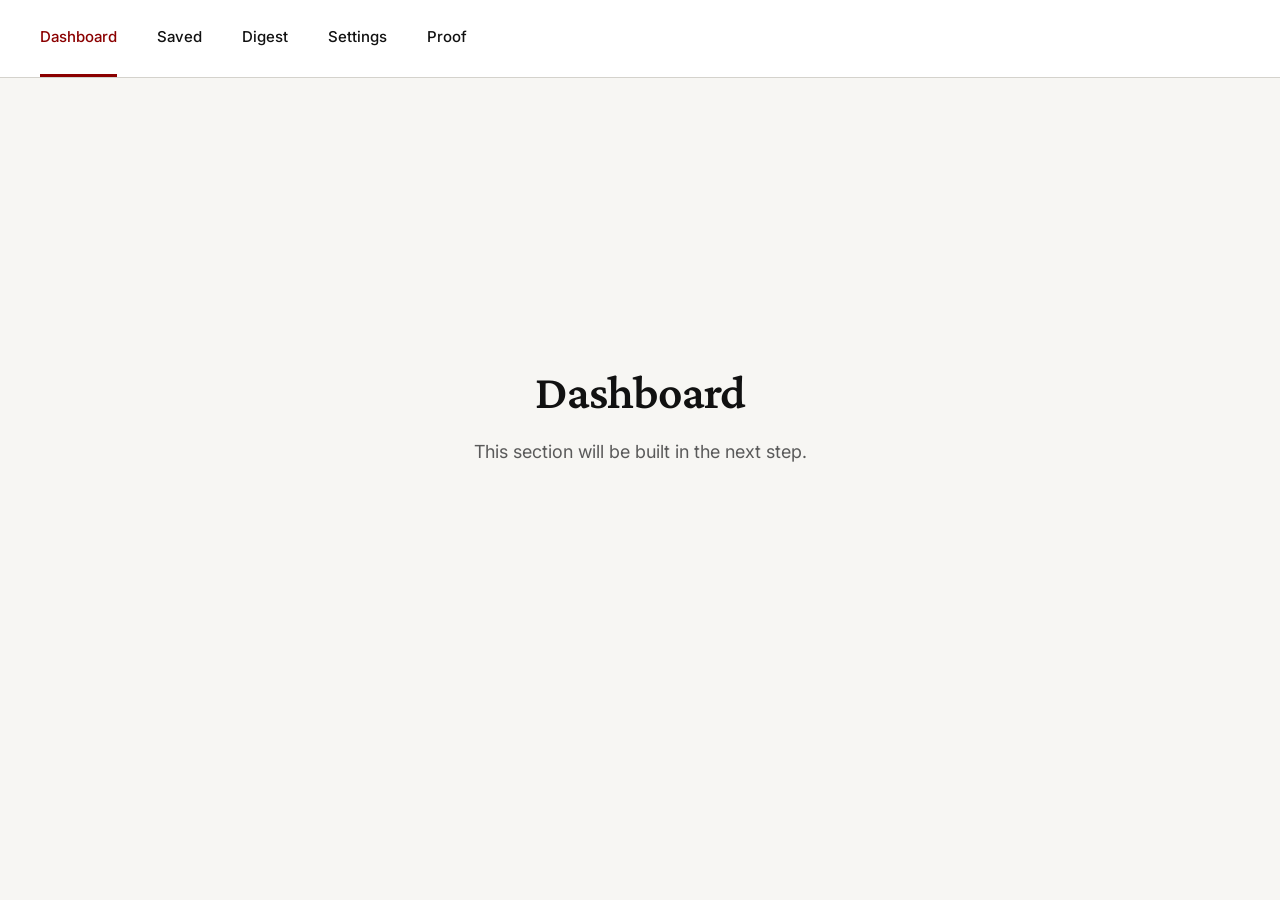
==== dashboard.html @ 2f62ca95 "3" ====
<!DOCTYPE html>
<html lang="en">
<head>
  <meta charset="UTF-8">
  <meta name="viewport" content="width=device-width, initial-scale=1.0">
  <title>Dashboard - Job Notification Tracker</title>
  <link rel="preconnect" href="https://fonts.googleapis.com">
  <link rel="preconnect" href="https://fonts.gstatic.com" crossorigin>
  <link href="https://fonts.googleapis.com/css2?family=Crimson+Pro:wght@400;600&family=Inter:wght@400;500;600&display=swap" rel="stylesheet">
  <link rel="stylesheet" href="design-system.css">
  <link rel="stylesheet" href="navigation.css">
</head>
<body>
  <div class="app-container">
    <nav class="main-nav">
      <div class="main-nav__container">
        <div class="main-nav__links">
          <a href="dashboard.html" class="main-nav__link main-nav__link--active">Dashboard</a>
          <a href="saved.html" class="main-nav__link">Saved</a>
          <a href="digest.html" class="main-nav__link">Digest</a>
          <a href="settings.html" class="main-nav__link">Settings</a>
          <a href="proof.html" class="main-nav__link">Proof</a>
        </div>
        <button class="main-nav__hamburger" aria-label="Toggle menu">
          <span></span>
          <span></span>
          <span></span>
        </button>
      </div>
    </nav>

    <main class="placeholder-page">
      <h1>Dashboard</h1>
      <p class="text-secondary">This section will be built in the next step.</p>
    </main>
  </div>

  <script src="navigation.js"></script>
</body>
</html>
---- design-system.css ----
/* ============================================
   KodNest Premium Build System
   Design System v1.0
   ============================================ */

/* ============================================
   COLOR SYSTEM
   ============================================ */
:root {
  /* Core Colors */
  --color-background: #F7F6F3;
  --color-text-primary: #111111;
  --color-accent: #8B0000;
  --color-success: #2D5016;
  --color-warning: #8B6914;
  
  /* Semantic Colors */
  --color-border: #D4D2CC;
  --color-surface: #FFFFFF;
  --color-text-secondary: #5A5A5A;
  
  /* Spacing Scale */
  --space-xs: 8px;
  --space-sm: 16px;
  --space-md: 24px;
  --space-lg: 40px;
  --space-xl: 64px;
  
  /* Typography */
  --font-serif: 'Crimson Pro', 'Georgia', serif;
  --font-sans: 'Inter', -apple-system, BlinkMacSystemFont, 'Segoe UI', sans-serif;
  
  --text-body-size: 16px;
  --text-body-line-height: 1.7;
  --text-max-width: 720px;
  
  /* Transitions */
  --transition-standard: 150ms ease-in-out;
  
  /* Layout */
  --workspace-width: 70%;
  --panel-width: 30%;
}

/* ============================================
   RESET & BASE
   ============================================ */
* {
  margin: 0;
  padding: 0;
  box-sizing: border-box;
}

body {
  font-family: var(--font-sans);
  font-size: var(--text-body-size);
  line-height: var(--text-body-line-height);
  color: var(--color-text-primary);
  background-color: var(--color-background);
  -webkit-font-smoothing: antialiased;
  -moz-osx-font-smoothing: grayscale;
}

/* ============================================
   TYPOGRAPHY
   ============================================ */
h1, h2, h3, h4 {
  font-family: var(--font-serif);
  font-weight: 600;
  letter-spacing: -0.02em;
  line-height: 1.2;
}

h1 {
  font-size: 48px;
  margin-bottom: var(--space-sm);
}

h2 {
  font-size: 36px;
  margin-bottom: var(--space-sm);
}

h3 {
  font-size: 24px;
  margin-bottom: var(--space-xs);
}

h4 {
  font-size: 20px;
  margin-bottom: var(--space-xs);
}

p {
  max-width: var(--text-max-width);
  margin-bottom: var(--space-md);
}

.text-secondary {
  color: var(--color-text-secondary);
  font-size: 15px;
}

/* ============================================
   LAYOUT STRUCTURE
   ============================================ */
.app-container {
  min-height: 100vh;
  display: flex;
  flex-direction: column;
}

/* TOP BAR */
.top-bar {
  display: flex;
  align-items: center;
  justify-content: space-between;
  padding: var(--space-sm) var(--space-lg);
  background-color: var(--color-surface);
  border-bottom: 1px solid var(--color-border);
}

.top-bar__project {
  font-size: 15px;
  font-weight: 500;
  color: var(--color-text-primary);
}

.top-bar__progress {
  font-size: 14px;
  color: var(--color-text-secondary);
}

.top-bar__status {
  padding: var(--space-xs) var(--space-sm);
  border: 1px solid var(--color-border);
  border-radius: 4px;
  font-size: 13px;
  font-weight: 500;
  background-color: var(--color-surface);
}

.top-bar__status--not-started {
  color: var(--color-text-secondary);
}

.top-bar__status--in-progress {
  color: var(--color-accent);
  border-color: var(--color-accent);
}

.top-bar__status--shipped {
  color: var(--color-success);
  border-color: var(--color-success);
}

/* CONTEXT HEADER */
.context-header {
  padding: var(--space-xl) var(--space-lg) var(--space-lg);
  background-color: var(--color-background);
}

.context-header__title {
  font-size: 48px;
  margin-bottom: var(--space-xs);
}

.context-header__subtitle {
  font-size: 18px;
  color: var(--color-text-secondary);
  max-width: var(--text-max-width);
}

/* MAIN CONTENT AREA */
.main-content {
  flex: 1;
  display: flex;
  gap: var(--space-md);
  padding: var(--space-lg);
}

.primary-workspace {
  flex: 0 0 var(--workspace-width);
}

.secondary-panel {
  flex: 0 0 calc(var(--panel-width) - var(--space-md));
  display: flex;
  flex-direction: column;
  gap: var(--space-md);
}

/* PROOF FOOTER */
.proof-footer {
  padding: var(--space-md) var(--space-lg);
  background-color: var(--color-surface);
  border-top: 1px solid var(--color-border);
}

.proof-footer__title {
  font-family: var(--font-sans);
  font-size: 14px;
  font-weight: 600;
  text-transform: uppercase;
  letter-spacing: 0.05em;
  margin-bottom: var(--space-sm);
  color: var(--color-text-secondary);
}

.proof-checklist {
  display: flex;
  gap: var(--space-lg);
  list-style: none;
}

.proof-checklist__item {
  display: flex;
  align-items: center;
  gap: var(--space-xs);
  font-size: 15px;
}

.proof-checklist__checkbox {
  width: 20px;
  height: 20px;
  border: 2px solid var(--color-border);
  border-radius: 3px;
  cursor: pointer;
  transition: all var(--transition-standard);
}

.proof-checklist__checkbox:hover {
  border-color: var(--color-accent);
}

.proof-checklist__checkbox--checked {
  background-color: var(--color-accent);
  border-color: var(--color-accent);
  position: relative;
}

.proof-checklist__checkbox--checked::after {
  content: '✓';
  position: absolute;
  top: 50%;
  left: 50%;
  transform: translate(-50%, -50%);
  color: white;
  font-size: 14px;
}

/* ============================================
   COMPONENTS
   ============================================ */

/* CARDS */
.card {
  background-color: var(--color-surface);
  border: 1px solid var(--color-border);
  border-radius: 4px;
  padding: var(--space-md);
  margin-bottom: var(--space-md);
}

.card__title {
  font-family: var(--font-serif);
  font-size: 20px;
  margin-bottom: var(--space-sm);
}

.card__content {
  color: var(--color-text-primary);
}

/* BUTTONS */
.btn {
  display: inline-flex;
  align-items: center;
  justify-content: center;
  padding: var(--space-sm) var(--space-md);
  font-family: var(--font-sans);
  font-size: 15px;
  font-weight: 500;
  border-radius: 4px;
  border: 1px solid transparent;
  cursor: pointer;
  transition: all var(--transition-standard);
  text-decoration: none;
}

.btn--primary {
  background-color: var(--color-accent);
  color: white;
  border-color: var(--color-accent);
}

.btn--primary:hover {
  background-color: #6D0000;
  border-color: #6D0000;
}

.btn--secondary {
  background-color: transparent;
  color: var(--color-text-primary);
  border-color: var(--color-border);
}

.btn--secondary:hover {
  border-color: var(--color-text-primary);
}

.btn--small {
  padding: var(--space-xs) var(--space-sm);
  font-size: 14px;
}

.btn--full-width {
  width: 100%;
}

.btn:disabled {
  opacity: 0.5;
  cursor: not-allowed;
}

/* INPUTS */
.input {
  width: 100%;
  padding: var(--space-sm);
  font-family: var(--font-sans);
  font-size: 15px;
  color: var(--color-text-primary);
  background-color: var(--color-surface);
  border: 1px solid var(--color-border);
  border-radius: 4px;
  transition: border-color var(--transition-standard);
}

.input:focus {
  outline: none;
  border-color: var(--color-accent);
}

.input::placeholder {
  color: var(--color-text-secondary);
}

textarea.input {
  min-height: 120px;
  resize: vertical;
  font-family: var(--font-sans);
}

/* PROMPT BOX */
.prompt-box {
  background-color: var(--color-surface);
  border: 1px solid var(--color-border);
  border-radius: 4px;
  padding: var(--space-md);
  margin-bottom: var(--space-sm);
}

.prompt-box__label {
  font-size: 13px;
  font-weight: 600;
  text-transform: uppercase;
  letter-spacing: 0.05em;
  color: var(--color-text-secondary);
  margin-bottom: var(--space-xs);
}

.prompt-box__content {
  font-family: 'Courier New', monospace;
  font-size: 14px;
  line-height: 1.6;
  color: var(--color-text-primary);
  white-space: pre-wrap;
  word-break: break-word;
}

/* ACTION BUTTONS GROUP */
.action-buttons {
  display: flex;
  flex-direction: column;
  gap: var(--space-xs);
}

/* STEP EXPLANATION */
.step-explanation {
  background-color: var(--color-surface);
  border: 1px solid var(--color-border);
  border-radius: 4px;
  padding: var(--space-md);
}

.step-explanation__title {
  font-size: 14px;
  font-weight: 600;
  text-transform: uppercase;
  letter-spacing: 0.05em;
  color: var(--color-text-secondary);
  margin-bottom: var(--space-sm);
}

.step-explanation__text {
  font-size: 15px;
  line-height: 1.6;
  color: var(--color-text-primary);
}

/* ERROR STATE */
.error-message {
  background-color: var(--color-surface);
  border: 1px solid var(--color-accent);
  border-radius: 4px;
  padding: var(--space-md);
  margin-bottom: var(--space-md);
}

.error-message__title {
  font-weight: 600;
  color: var(--color-accent);
  margin-bottom: var(--space-xs);
}

.error-message__description {
  font-size: 15px;
  line-height: 1.6;
  margin-bottom: var(--space-sm);
}

.error-message__solution {
  font-size: 14px;
  color: var(--color-text-secondary);
}

/* EMPTY STATE */
.empty-state {
  text-align: center;
  padding: var(--space-xl);
}

.empty-state__title {
  font-family: var(--font-serif);
  font-size: 24px;
  margin-bottom: var(--space-sm);
}

.empty-state__description {
  font-size: 15px;
  color: var(--color-text-secondary);
  margin-bottom: var(--space-md);
  max-width: 480px;
  margin-left: auto;
  margin-right: auto;
}

.empty-state__action {
  margin-top: var(--space-md);
}

/* SUCCESS MESSAGE */
.success-message {
  background-color: var(--color-surface);
  border: 1px solid var(--color-success);
  border-radius: 4px;
  padding: var(--space-md);
  margin-bottom: var(--space-md);
}

.success-message__title {
  font-weight: 600;
  color: var(--color-success);
  margin-bottom: var(--space-xs);
}

/* WARNING MESSAGE */
.warning-message {
  background-color: var(--color-surface);
  border: 1px solid var(--color-warning);
  border-radius: 4px;
  padding: var(--space-md);
  margin-bottom: var(--space-md);
}

.warning-message__title {
  font-weight: 600;
  color: var(--color-warning);
  margin-bottom: var(--space-xs);
}

/* ============================================
   UTILITIES
   ============================================ */
.mb-xs { margin-bottom: var(--space-xs); }
.mb-sm { margin-bottom: var(--space-sm); }
.mb-md { margin-bottom: var(--space-md); }
.mb-lg { margin-bottom: var(--space-lg); }
.mb-xl { margin-bottom: var(--space-xl); }

.mt-xs { margin-top: var(--space-xs); }
.mt-sm { margin-top: var(--space-sm); }
.mt-md { margin-top: var(--space-md); }
.mt-lg { margin-top: var(--space-lg); }
.mt-xl { margin-top: var(--space-xl); }

.text-center { text-align: center; }
.text-right { text-align: right; }

/* COLOR PALETTE */
.color-palette {
  padding: var(--space-md) var(--space-lg);
  background-color: var(--color-surface);
  border-top: 1px solid var(--color-border);
}

.color-palette__header {
  display: flex;
  align-items: center;
  justify-content: space-between;
  margin-bottom: var(--space-md);
}

.color-palette__title {
  font-family: var(--font-sans);
  font-size: 14px;
  font-weight: 600;
  text-transform: uppercase;
  letter-spacing: 0.05em;
  color: var(--color-text-secondary);
}

.color-palette__count {
  font-size: 13px;
  color: var(--color-text-secondary);
}

.color-palette__grid {
  display: flex;
  gap: var(--space-lg);
}

.color-swatch {
  display: flex;
  flex-direction: column;
  align-items: center;
  gap: var(--space-sm);
}

.color-swatch__box {
  width: 120px;
  height: 120px;
  border-radius: 4px;
}

.color-swatch__name {
  font-size: 14px;
  font-weight: 500;
  color: var(--color-text-primary);
}
---- navigation.css ----
/* Navigation Styles */
.main-nav {
  background-color: var(--color-surface);
  border-bottom: 1px solid var(--color-border);
  padding: 0 var(--space-lg);
}

.main-nav__container {
  display: flex;
  align-items: center;
  justify-content: space-between;
  max-width: 1400px;
  margin: 0 auto;
}

.main-nav__links {
  display: flex;
  gap: var(--space-lg);
}

.main-nav__link {
  font-family: var(--font-sans);
  font-size: 15px;
  font-weight: 500;
  color: var(--color-text-primary);
  text-decoration: none;
  padding: var(--space-md) 0;
  border-bottom: 3px solid transparent;
  transition: all var(--transition-standard);
}

.main-nav__link:hover {
  color: var(--color-accent);
}

.main-nav__link--active {
  color: var(--color-accent);
  border-bottom-color: var(--color-accent);
}

.main-nav__hamburger {
  display: none;
  flex-direction: column;
  gap: 5px;
  background: none;
  border: none;
  cursor: pointer;
  padding: var(--space-xs);
}

.main-nav__hamburger span {
  width: 24px;
  height: 2px;
  background-color: var(--color-text-primary);
  transition: all var(--transition-standard);
}

/* Placeholder Page */
.placeholder-page {
  display: flex;
  flex-direction: column;
  align-items: center;
  justify-content: center;
  min-height: calc(100vh - 200px);
  padding: var(--space-xl);
  text-align: center;
}

.placeholder-page h1 {
  font-family: var(--font-serif);
  font-size: 48px;
  margin-bottom: var(--space-sm);
}

.placeholder-page .text-secondary {
  font-size: 18px;
}

/* Mobile Responsive */
@media (max-width: 768px) {
  .main-nav__links {
    display: none;
    position: absolute;
    top: 100%;
    left: 0;
    right: 0;
    background-color: var(--color-surface);
    border-bottom: 1px solid var(--color-border);
    flex-direction: column;
    gap: 0;
    padding: var(--space-sm) 0;
  }

  .main-nav__links.is-open {
    display: flex;
  }

  .main-nav__link {
    padding: var(--space-sm) var(--space-lg);
    border-bottom: none;
    border-left: 3px solid transparent;
  }

  .main-nav__link--active {
    border-bottom: none;
    border-left-color: var(--color-accent);
  }

  .main-nav__hamburger {
    display: flex;
  }

  .main-nav {
    position: relative;
  }

  .placeholder-page h1 {
    font-size: 36px;
  }

  .placeholder-page .text-secondary {
    font-size: 16px;
  }
}
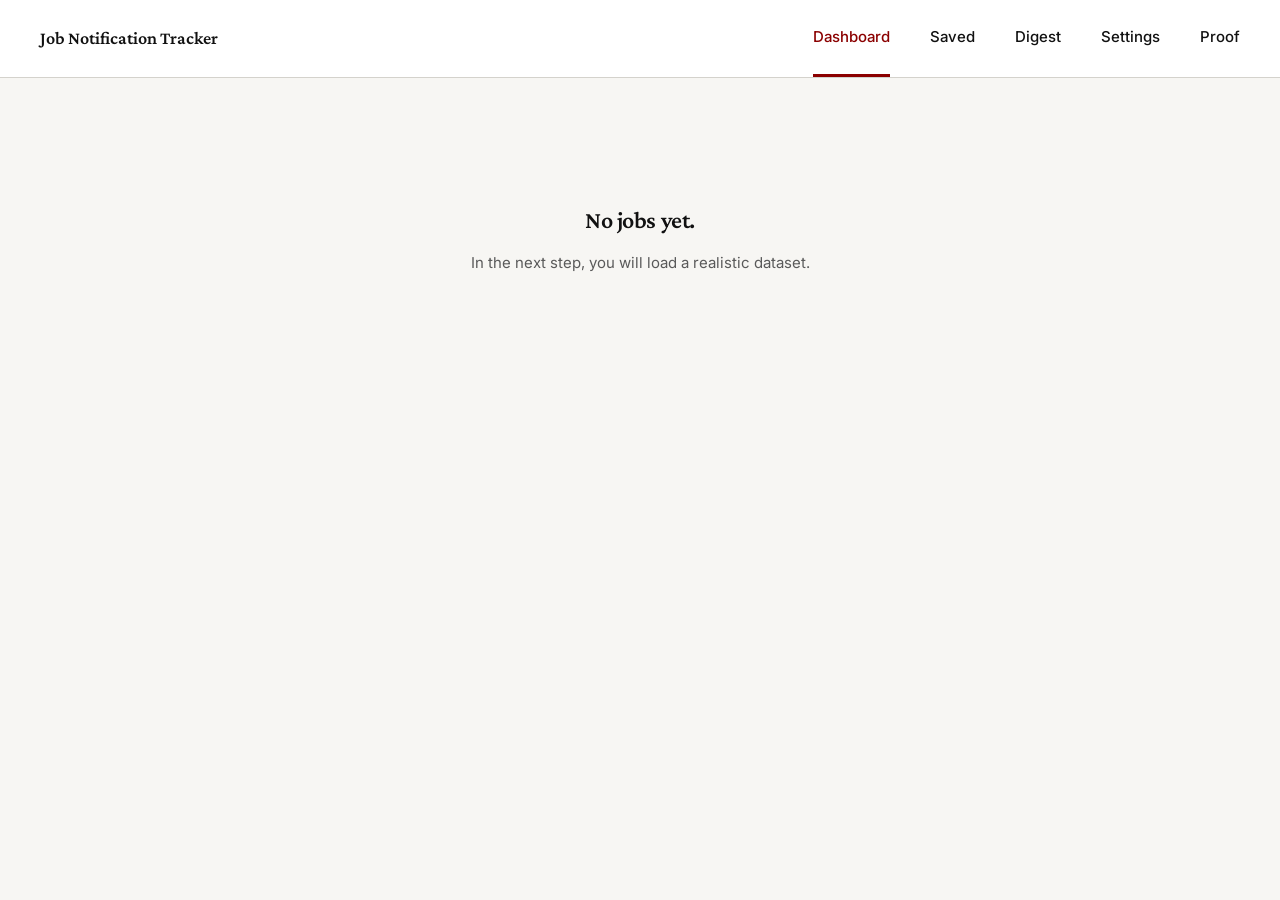
==== commit 7b03bb2a: "4" ====
--- a/dashboard.html
+++ b/dashboard.html
@@ -14,6 +14,7 @@
   <div class="app-container">
     <nav class="main-nav">
       <div class="main-nav__container">
+        <div class="main-nav__brand">Job Notification Tracker</div>
         <div class="main-nav__links">
           <a href="dashboard.html" class="main-nav__link main-nav__link--active">Dashboard</a>
           <a href="saved.html" class="main-nav__link">Saved</a>
@@ -29,9 +30,11 @@
       </div>
     </nav>
 
-    <main class="placeholder-page">
-      <h1>Dashboard</h1>
-      <p class="text-secondary">This section will be built in the next step.</p>
+    <main class="page-content">
+      <div class="empty-state">
+        <h1 class="empty-state__title">No jobs yet.</h1>
+        <p class="empty-state__description">In the next step, you will load a realistic dataset.</p>
+      </div>
     </main>
   </div>
 
--- a/navigation.css
+++ b/navigation.css
@@ -122,3 +122,105 @@
     font-size: 16px;
   }
 }
+
+/* Brand */
+.main-nav__brand {
+  font-family: var(--font-serif);
+  font-size: 18px;
+  font-weight: 600;
+  color: var(--color-text-primary);
+}
+
+/* Landing Hero */
+.landing-hero {
+  display: flex;
+  flex-direction: column;
+  align-items: center;
+  justify-content: center;
+  min-height: calc(100vh - 80px);
+  padding: var(--space-xl);
+  text-align: center;
+}
+
+.landing-hero__headline {
+  font-family: var(--font-serif);
+  font-size: 64px;
+  font-weight: 600;
+  line-height: 1.1;
+  margin-bottom: var(--space-md);
+  max-width: 800px;
+}
+
+.landing-hero__subtext {
+  font-size: 20px;
+  color: var(--color-text-secondary);
+  margin-bottom: var(--space-xl);
+  max-width: 600px;
+}
+
+.btn--large {
+  padding: var(--space-md) var(--space-lg);
+  font-size: 18px;
+}
+
+/* Page Content */
+.page-content {
+  padding: var(--space-xl) var(--space-lg);
+  max-width: 1200px;
+  margin: 0 auto;
+}
+
+/* Settings Container */
+.settings-container {
+  max-width: 720px;
+  margin: 0 auto;
+}
+
+.settings-container h1 {
+  margin-bottom: var(--space-xs);
+}
+
+/* Radio Group */
+.radio-group {
+  display: flex;
+  gap: var(--space-md);
+  flex-wrap: wrap;
+}
+
+.radio-option {
+  display: flex;
+  align-items: center;
+  gap: var(--space-xs);
+  cursor: pointer;
+  font-size: 15px;
+}
+
+.radio-option input[type="radio"] {
+  width: 18px;
+  height: 18px;
+  cursor: pointer;
+}
+
+/* Select */
+select.input {
+  cursor: pointer;
+}
+
+/* Mobile Responsive */
+@media (max-width: 768px) {
+  .landing-hero__headline {
+    font-size: 40px;
+  }
+
+  .landing-hero__subtext {
+    font-size: 18px;
+  }
+
+  .main-nav__brand {
+    font-size: 16px;
+  }
+
+  .page-content {
+    padding: var(--space-md);
+  }
+}
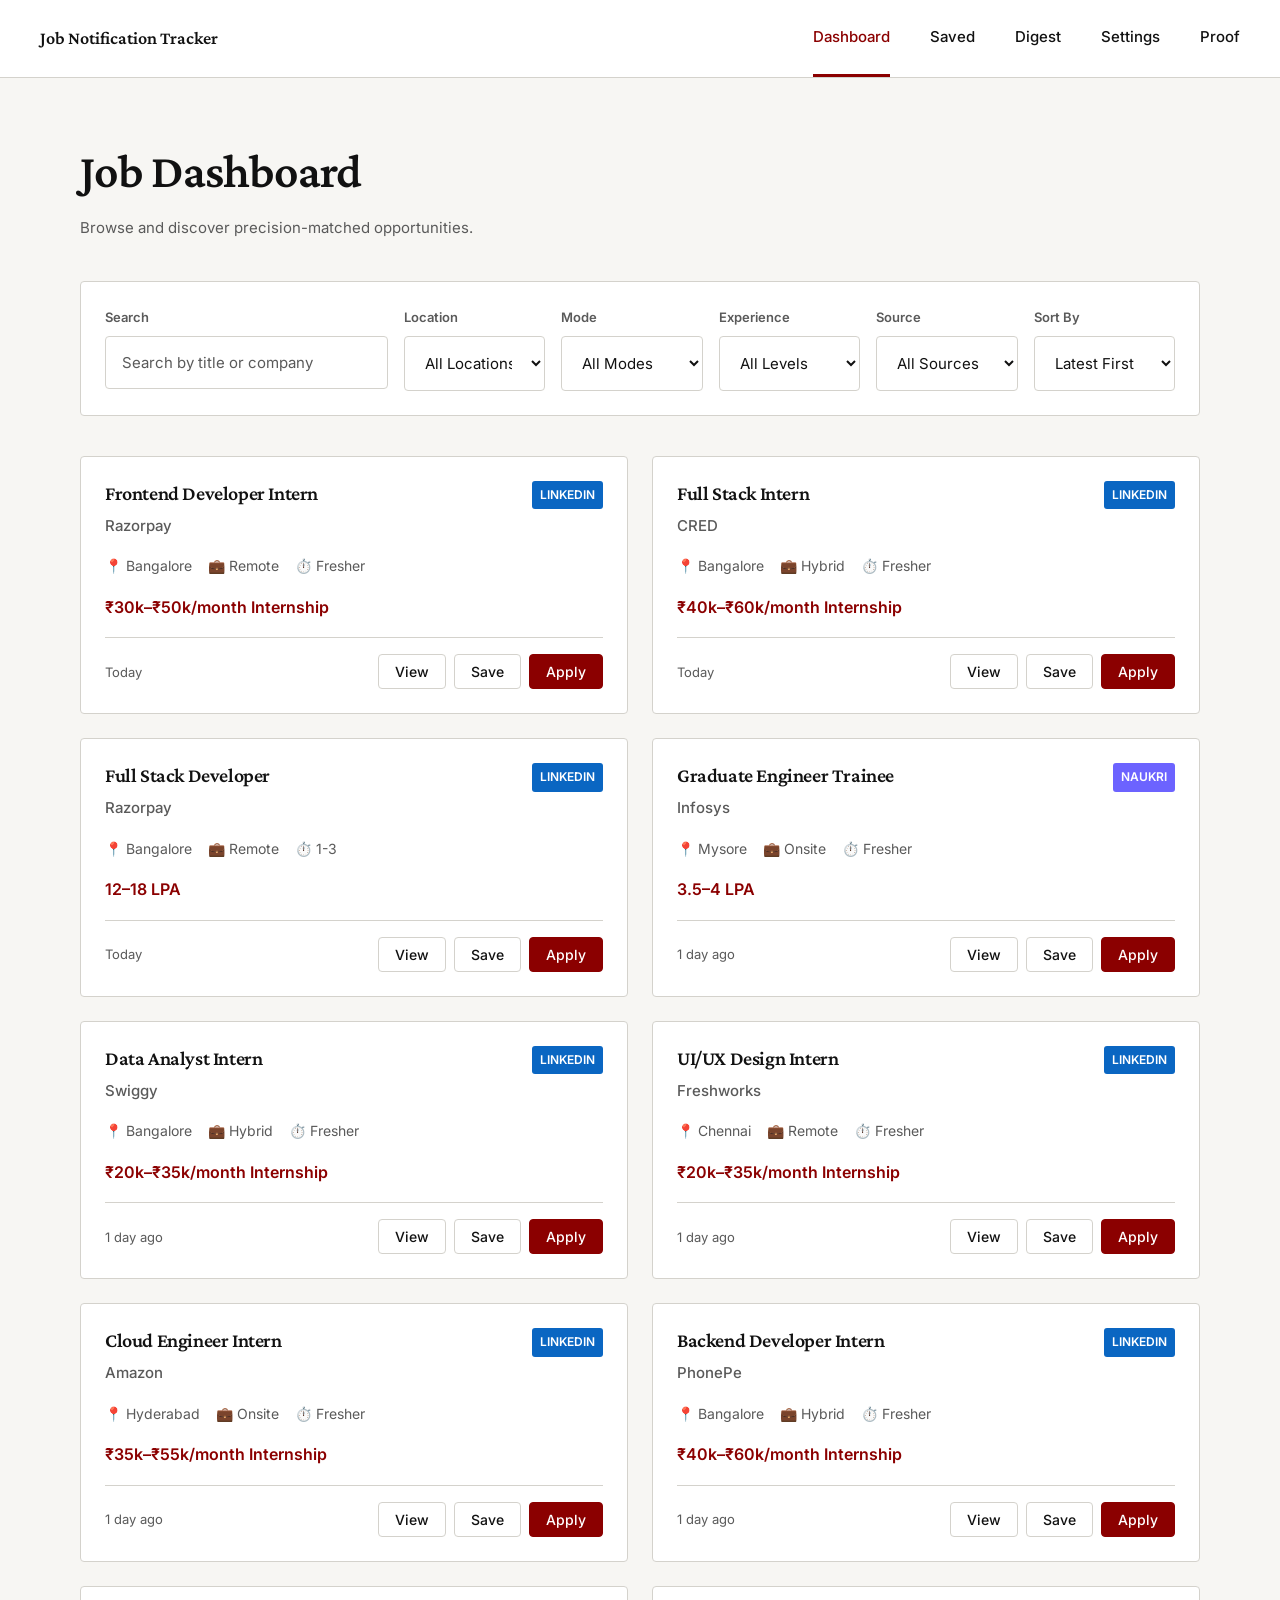
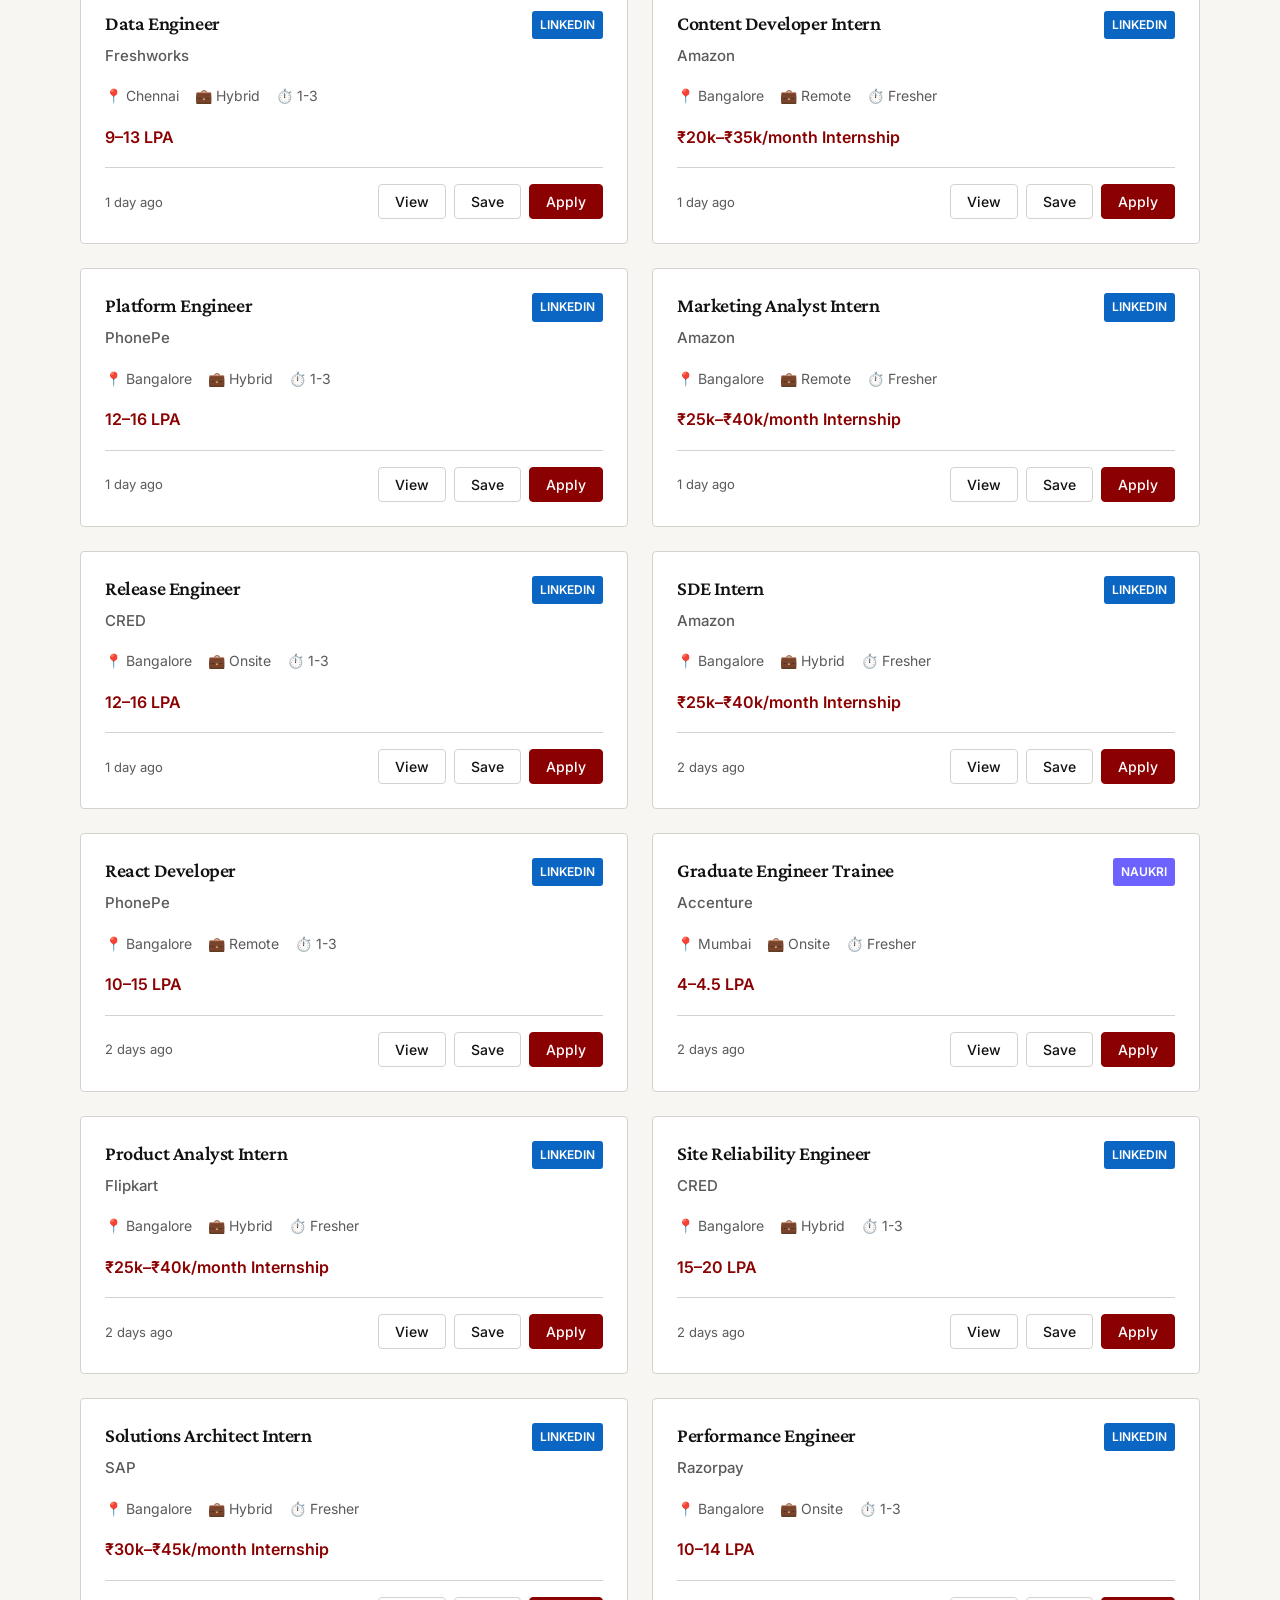
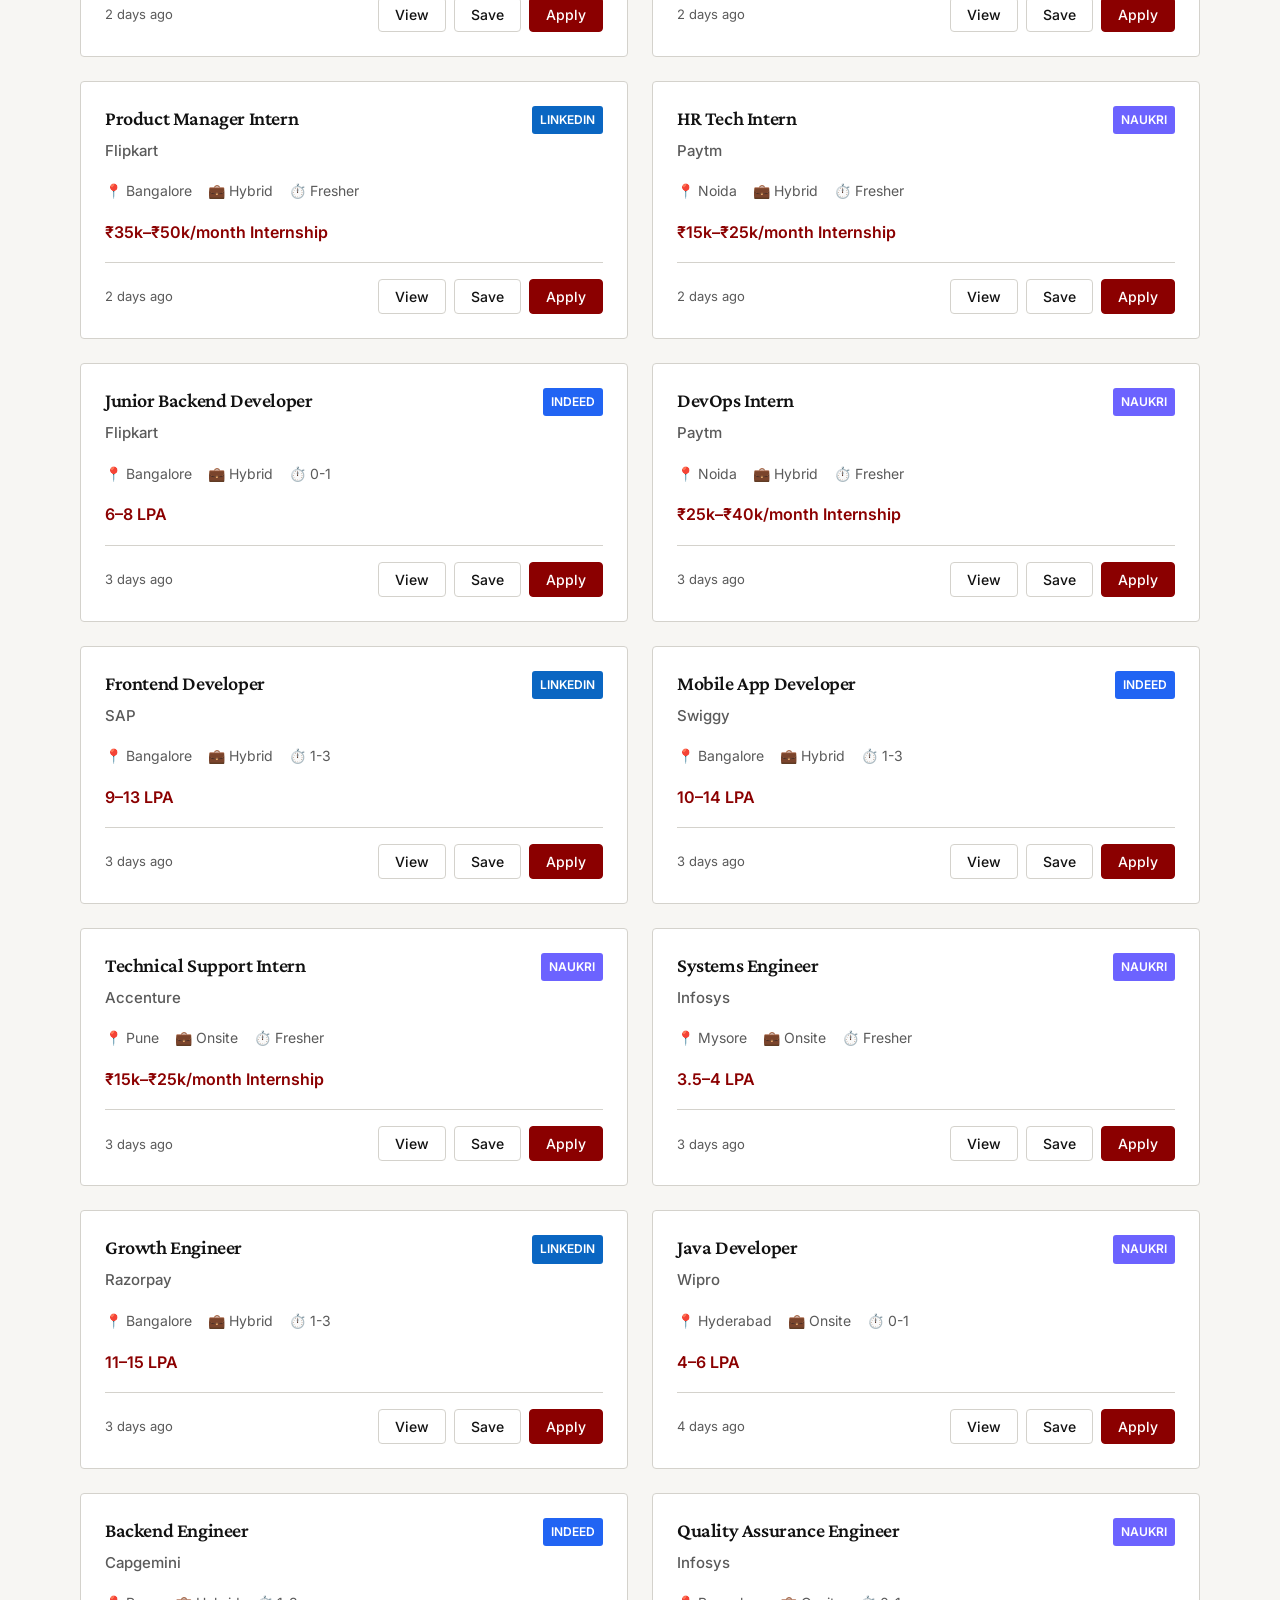
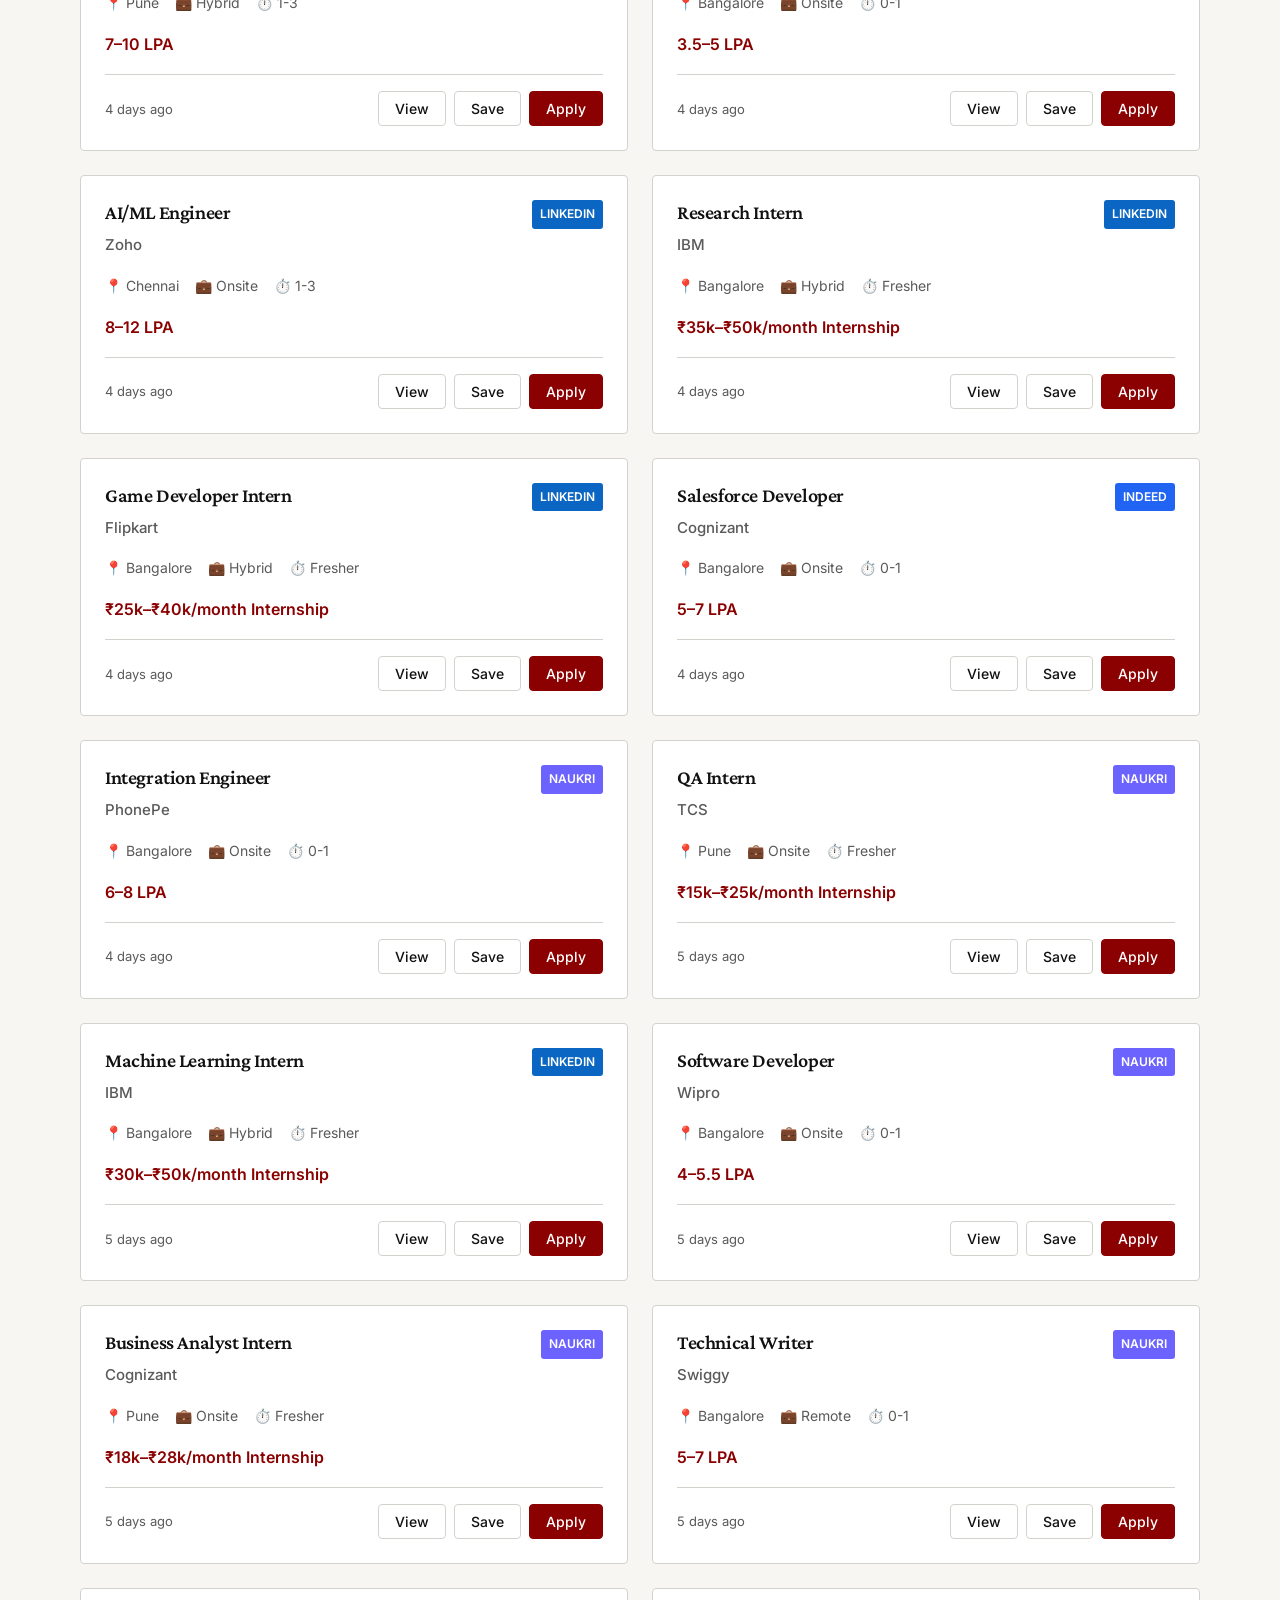
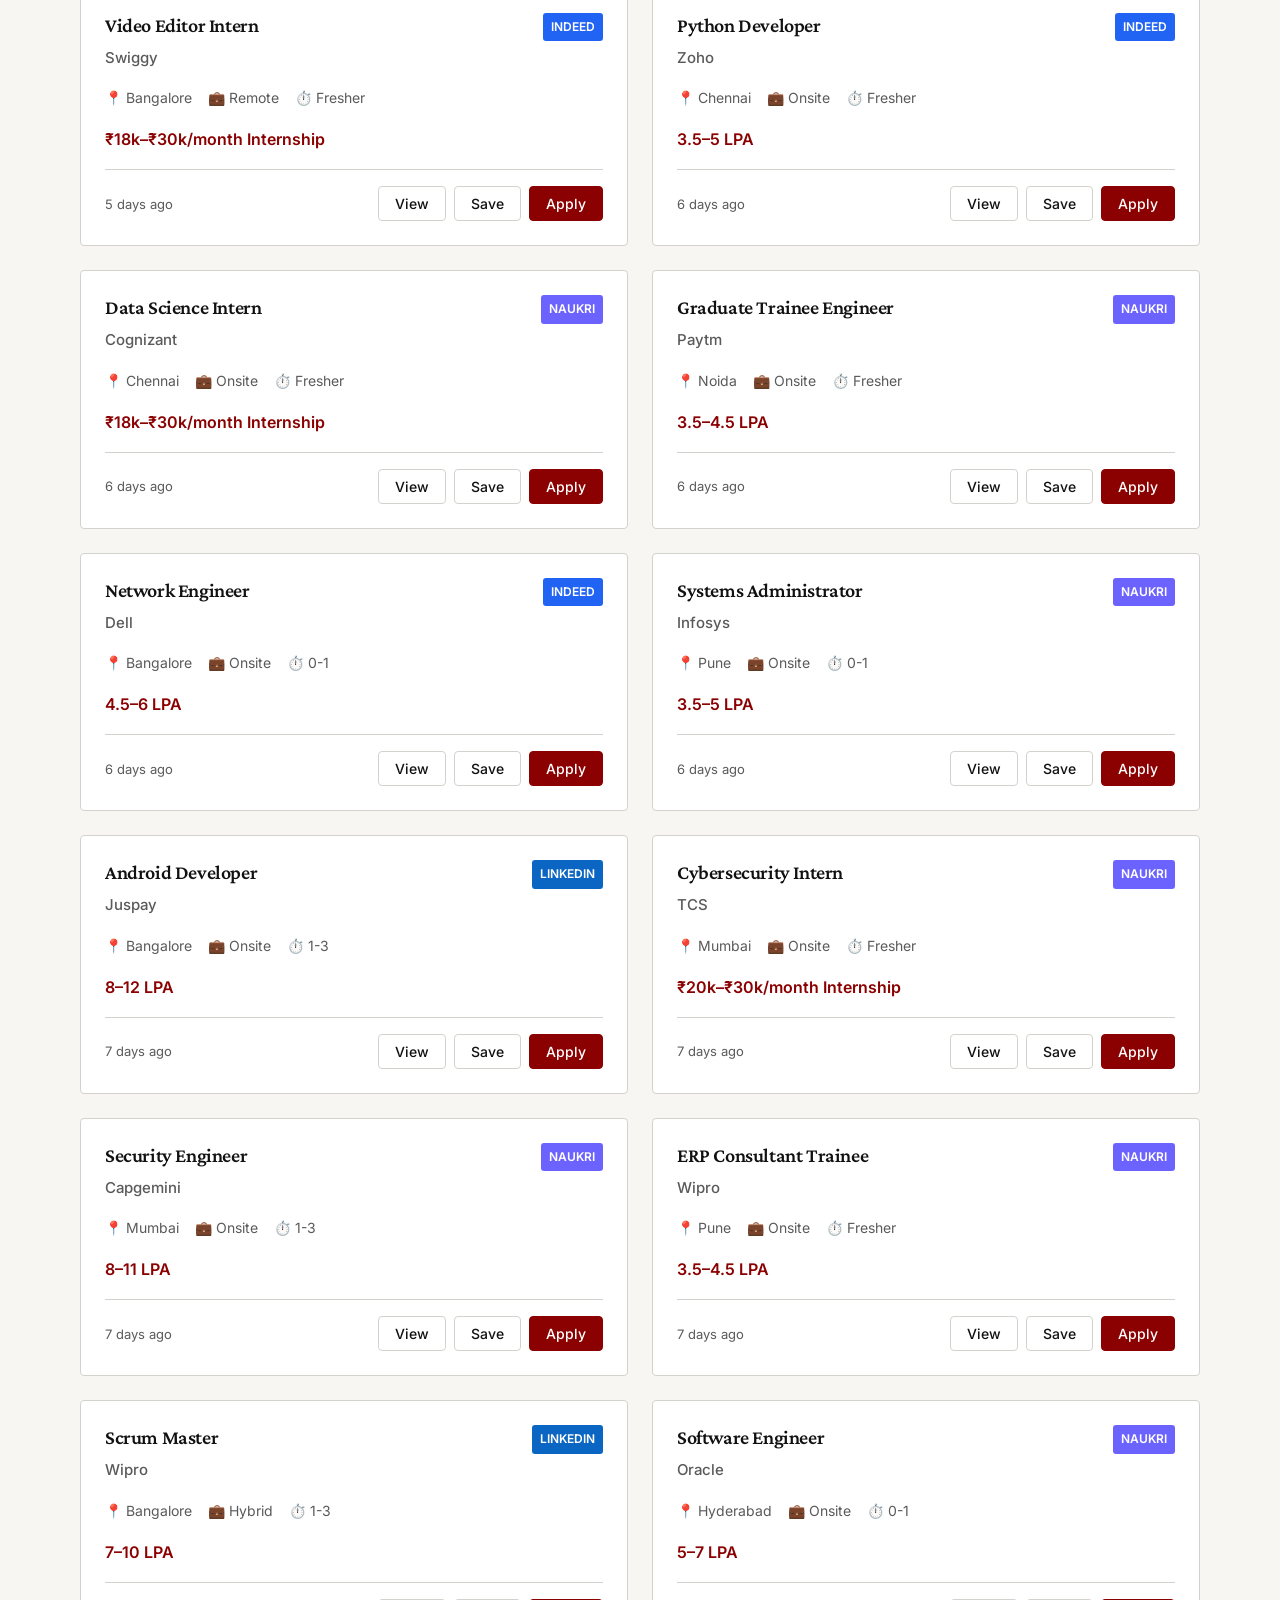
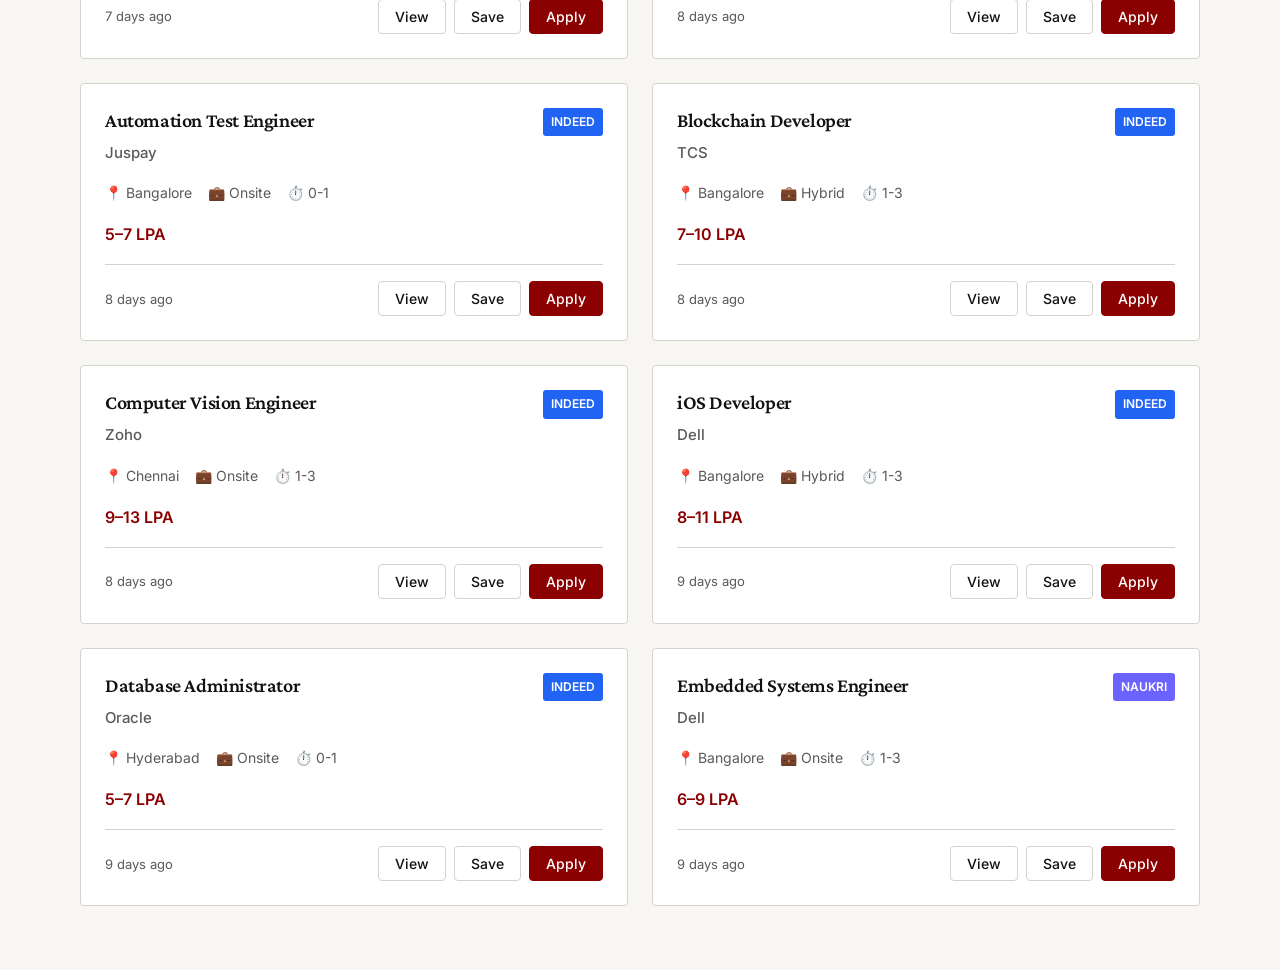
==== commit 64e4cc99: "5" ====
--- a/dashboard.html
+++ b/dashboard.html
@@ -9,6 +9,7 @@
   <link href="https://fonts.googleapis.com/css2?family=Crimson+Pro:wght@400;600&family=Inter:wght@400;500;600&display=swap" rel="stylesheet">
   <link rel="stylesheet" href="design-system.css">
   <link rel="stylesheet" href="navigation.css">
+  <link rel="stylesheet" href="jobs.css">
 </head>
 <body>
   <div class="app-container">
@@ -31,13 +32,77 @@
     </nav>
 
     <main class="page-content">
-      <div class="empty-state">
-        <h1 class="empty-state__title">No jobs yet.</h1>
-        <p class="empty-state__description">In the next step, you will load a realistic dataset.</p>
+      <h1 class="mb-sm">Job Dashboard</h1>
+      <p class="text-secondary mb-lg">Browse and discover precision-matched opportunities.</p>
+      
+      <div class="filter-bar">
+        <div class="filter-bar__row">
+          <div>
+            <label class="filter-bar__label">Search</label>
+            <input type="text" id="keywordSearch" class="input" placeholder="Search by title or company">
+          </div>
+          <div>
+            <label class="filter-bar__label">Location</label>
+            <select id="locationFilter" class="input">
+              <option value="all">All Locations</option>
+              <option value="Bangalore">Bangalore</option>
+              <option value="Pune">Pune</option>
+              <option value="Hyderabad">Hyderabad</option>
+              <option value="Chennai">Chennai</option>
+              <option value="Mumbai">Mumbai</option>
+              <option value="Noida">Noida</option>
+              <option value="Mysore">Mysore</option>
+            </select>
+          </div>
+          <div>
+            <label class="filter-bar__label">Mode</label>
+            <select id="modeFilter" class="input">
+              <option value="all">All Modes</option>
+              <option value="Remote">Remote</option>
+              <option value="Hybrid">Hybrid</option>
+              <option value="Onsite">Onsite</option>
+            </select>
+          </div>
+          <div>
+            <label class="filter-bar__label">Experience</label>
+            <select id="experienceFilter" class="input">
+              <option value="all">All Levels</option>
+              <option value="Fresher">Fresher</option>
+              <option value="0-1">0-1 years</option>
+              <option value="1-3">1-3 years</option>
+              <option value="3-5">3-5 years</option>
+            </select>
+          </div>
+          <div>
+            <label class="filter-bar__label">Source</label>
+            <select id="sourceFilter" class="input">
+              <option value="all">All Sources</option>
+              <option value="LinkedIn">LinkedIn</option>
+              <option value="Naukri">Naukri</option>
+              <option value="Indeed">Indeed</option>
+            </select>
+          </div>
+          <div>
+            <label class="filter-bar__label">Sort By</label>
+            <select id="sortFilter" class="input">
+              <option value="latest">Latest First</option>
+              <option value="oldest">Oldest First</option>
+            </select>
+          </div>
+        </div>
       </div>
+      
+      <div class="jobs-grid" id="jobsContainer"></div>
     </main>
+    
+    <!-- Job Details Modal -->
+    <div id="jobModal" class="modal">
+      <div class="modal__content" id="modalContent"></div>
+    </div>
   </div>
 
   <script src="navigation.js"></script>
+  <script src="jobs-data.js"></script>
+  <script src="app.js"></script>
 </body>
 </html>
--- a/jobs.css
+++ b/jobs.css
@@ -0,0 +1,291 @@
+/* Job Cards and Filters */
+
+/* Filter Bar */
+.filter-bar {
+  background-color: var(--color-surface);
+  border: 1px solid var(--color-border);
+  border-radius: 4px;
+  padding: var(--space-md);
+  margin-bottom: var(--space-lg);
+}
+
+.filter-bar__row {
+  display: grid;
+  grid-template-columns: 2fr 1fr 1fr 1fr 1fr 1fr;
+  gap: var(--space-sm);
+  margin-bottom: var(--space-sm);
+}
+
+.filter-bar__row:last-child {
+  margin-bottom: 0;
+}
+
+.filter-bar__label {
+  font-size: 13px;
+  font-weight: 600;
+  color: var(--color-text-secondary);
+  margin-bottom: var(--space-xs);
+  display: block;
+}
+
+/* Jobs Grid */
+.jobs-grid {
+  display: grid;
+  grid-template-columns: repeat(auto-fill, minmax(400px, 1fr));
+  gap: var(--space-md);
+}
+
+/* Job Card */
+.job-card {
+  background-color: var(--color-surface);
+  border: 1px solid var(--color-border);
+  border-radius: 4px;
+  padding: var(--space-md);
+  transition: all var(--transition-standard);
+}
+
+.job-card:hover {
+  border-color: var(--color-accent);
+  box-shadow: 0 2px 8px rgba(0, 0, 0, 0.08);
+}
+
+.job-card__header {
+  display: flex;
+  justify-content: space-between;
+  align-items: flex-start;
+  margin-bottom: var(--space-sm);
+}
+
+.job-card__title {
+  font-family: var(--font-serif);
+  font-size: 20px;
+  margin-bottom: var(--space-xs);
+  color: var(--color-text-primary);
+}
+
+.job-card__company {
+  font-size: 15px;
+  font-weight: 500;
+  color: var(--color-text-secondary);
+}
+
+.job-card__source {
+  font-size: 12px;
+  font-weight: 600;
+  padding: 4px 8px;
+  border-radius: 3px;
+  text-transform: uppercase;
+}
+
+.job-card__source--linkedin {
+  background-color: #0A66C2;
+  color: white;
+}
+
+.job-card__source--naukri {
+  background-color: #6C63FF;
+  color: white;
+}
+
+.job-card__source--indeed {
+  background-color: #2164F3;
+  color: white;
+}
+
+.job-card__details {
+  display: flex;
+  flex-wrap: wrap;
+  gap: var(--space-sm);
+  margin-bottom: var(--space-sm);
+}
+
+.job-card__detail {
+  font-size: 14px;
+  color: var(--color-text-secondary);
+}
+
+.job-card__salary {
+  font-size: 16px;
+  font-weight: 600;
+  color: var(--color-accent);
+  margin-bottom: var(--space-sm);
+}
+
+.job-card__footer {
+  display: flex;
+  justify-content: space-between;
+  align-items: center;
+  padding-top: var(--space-sm);
+  border-top: 1px solid var(--color-border);
+}
+
+.job-card__posted {
+  font-size: 13px;
+  color: var(--color-text-secondary);
+}
+
+.job-card__actions {
+  display: flex;
+  gap: var(--space-xs);
+}
+
+/* Modal */
+.modal {
+  display: none;
+  position: fixed;
+  top: 0;
+  left: 0;
+  width: 100%;
+  height: 100%;
+  background-color: rgba(0, 0, 0, 0.5);
+  z-index: 1000;
+  align-items: center;
+  justify-content: center;
+  padding: var(--space-md);
+}
+
+.modal__content {
+  background-color: var(--color-surface);
+  border-radius: 4px;
+  max-width: 600px;
+  width: 100%;
+  max-height: 90vh;
+  overflow-y: auto;
+}
+
+.modal__header {
+  display: flex;
+  justify-content: space-between;
+  align-items: flex-start;
+  padding: var(--space-md);
+  border-bottom: 1px solid var(--color-border);
+}
+
+.modal__header h2 {
+  font-family: var(--font-serif);
+  font-size: 24px;
+  margin: 0;
+}
+
+.modal__close {
+  background: none;
+  border: none;
+  font-size: 32px;
+  color: var(--color-text-secondary);
+  cursor: pointer;
+  padding: 0;
+  width: 32px;
+  height: 32px;
+  display: flex;
+  align-items: center;
+  justify-content: center;
+  transition: color var(--transition-standard);
+}
+
+.modal__close:hover {
+  color: var(--color-accent);
+}
+
+.modal__body {
+  padding: var(--space-md);
+}
+
+.modal__company {
+  font-size: 18px;
+  font-weight: 500;
+  color: var(--color-text-secondary);
+  margin-bottom: var(--space-sm);
+}
+
+.modal__meta {
+  display: flex;
+  flex-wrap: wrap;
+  gap: var(--space-sm);
+  margin-bottom: var(--space-sm);
+  font-size: 14px;
+  color: var(--color-text-secondary);
+}
+
+.modal__salary {
+  font-size: 18px;
+  font-weight: 600;
+  color: var(--color-accent);
+  margin-bottom: var(--space-md);
+}
+
+.modal__section {
+  margin-bottom: var(--space-md);
+}
+
+.modal__section h4 {
+  font-family: var(--font-sans);
+  font-size: 14px;
+  font-weight: 600;
+  text-transform: uppercase;
+  letter-spacing: 0.05em;
+  color: var(--color-text-secondary);
+  margin-bottom: var(--space-sm);
+}
+
+.modal__section p {
+  font-size: 15px;
+  line-height: 1.6;
+  color: var(--color-text-primary);
+  margin: 0;
+}
+
+.modal__skills {
+  display: flex;
+  flex-wrap: wrap;
+  gap: var(--space-xs);
+}
+
+.skill-tag {
+  display: inline-block;
+  padding: 6px 12px;
+  background-color: var(--color-background);
+  border: 1px solid var(--color-border);
+  border-radius: 3px;
+  font-size: 13px;
+  font-weight: 500;
+  color: var(--color-text-primary);
+}
+
+.modal__actions {
+  display: flex;
+  gap: var(--space-sm);
+  padding-top: var(--space-md);
+  border-top: 1px solid var(--color-border);
+}
+
+/* Mobile Responsive */
+@media (max-width: 768px) {
+  .filter-bar__row {
+    grid-template-columns: 1fr;
+  }
+  
+  .jobs-grid {
+    grid-template-columns: 1fr;
+  }
+  
+  .job-card__actions {
+    flex-direction: column;
+    width: 100%;
+  }
+  
+  .job-card__actions .btn {
+    width: 100%;
+  }
+  
+  .modal__content {
+    margin: var(--space-sm);
+  }
+  
+  .modal__actions {
+    flex-direction: column;
+  }
+  
+  .modal__actions .btn {
+    width: 100%;
+  }
+}
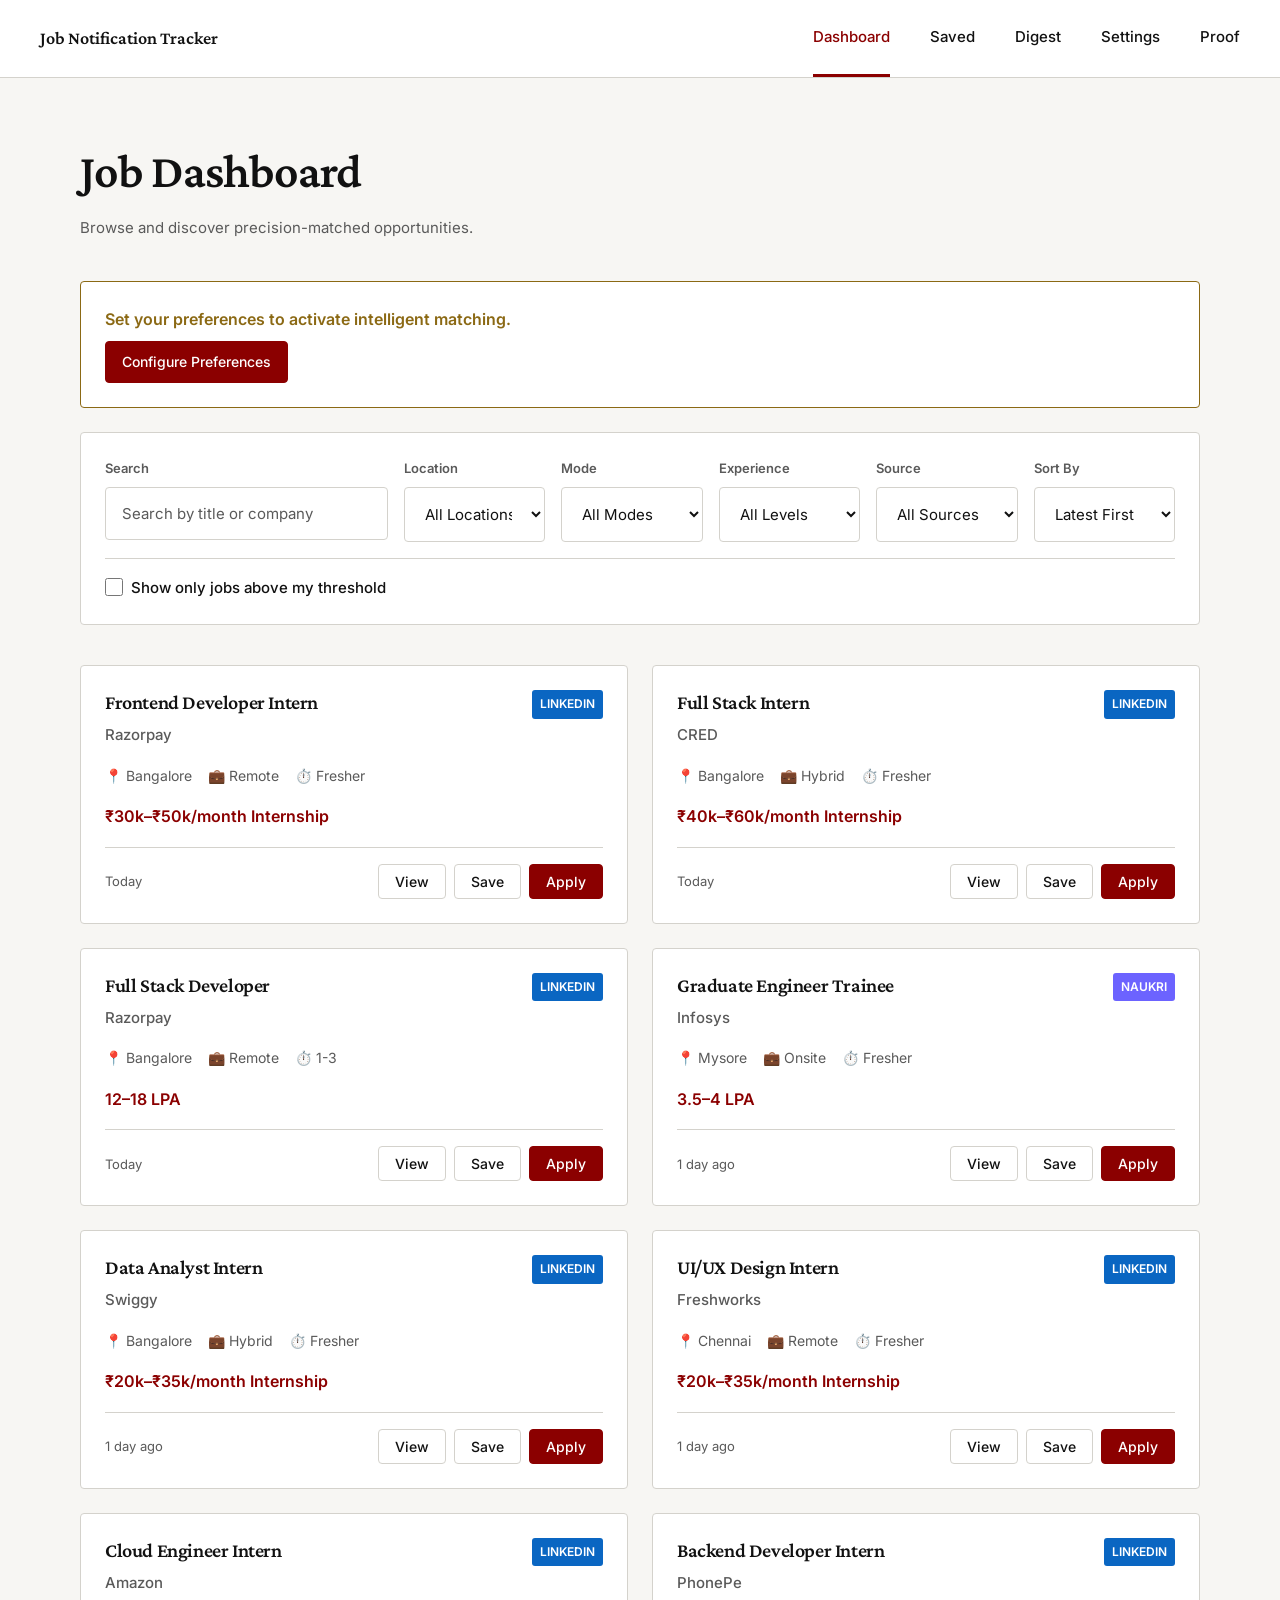
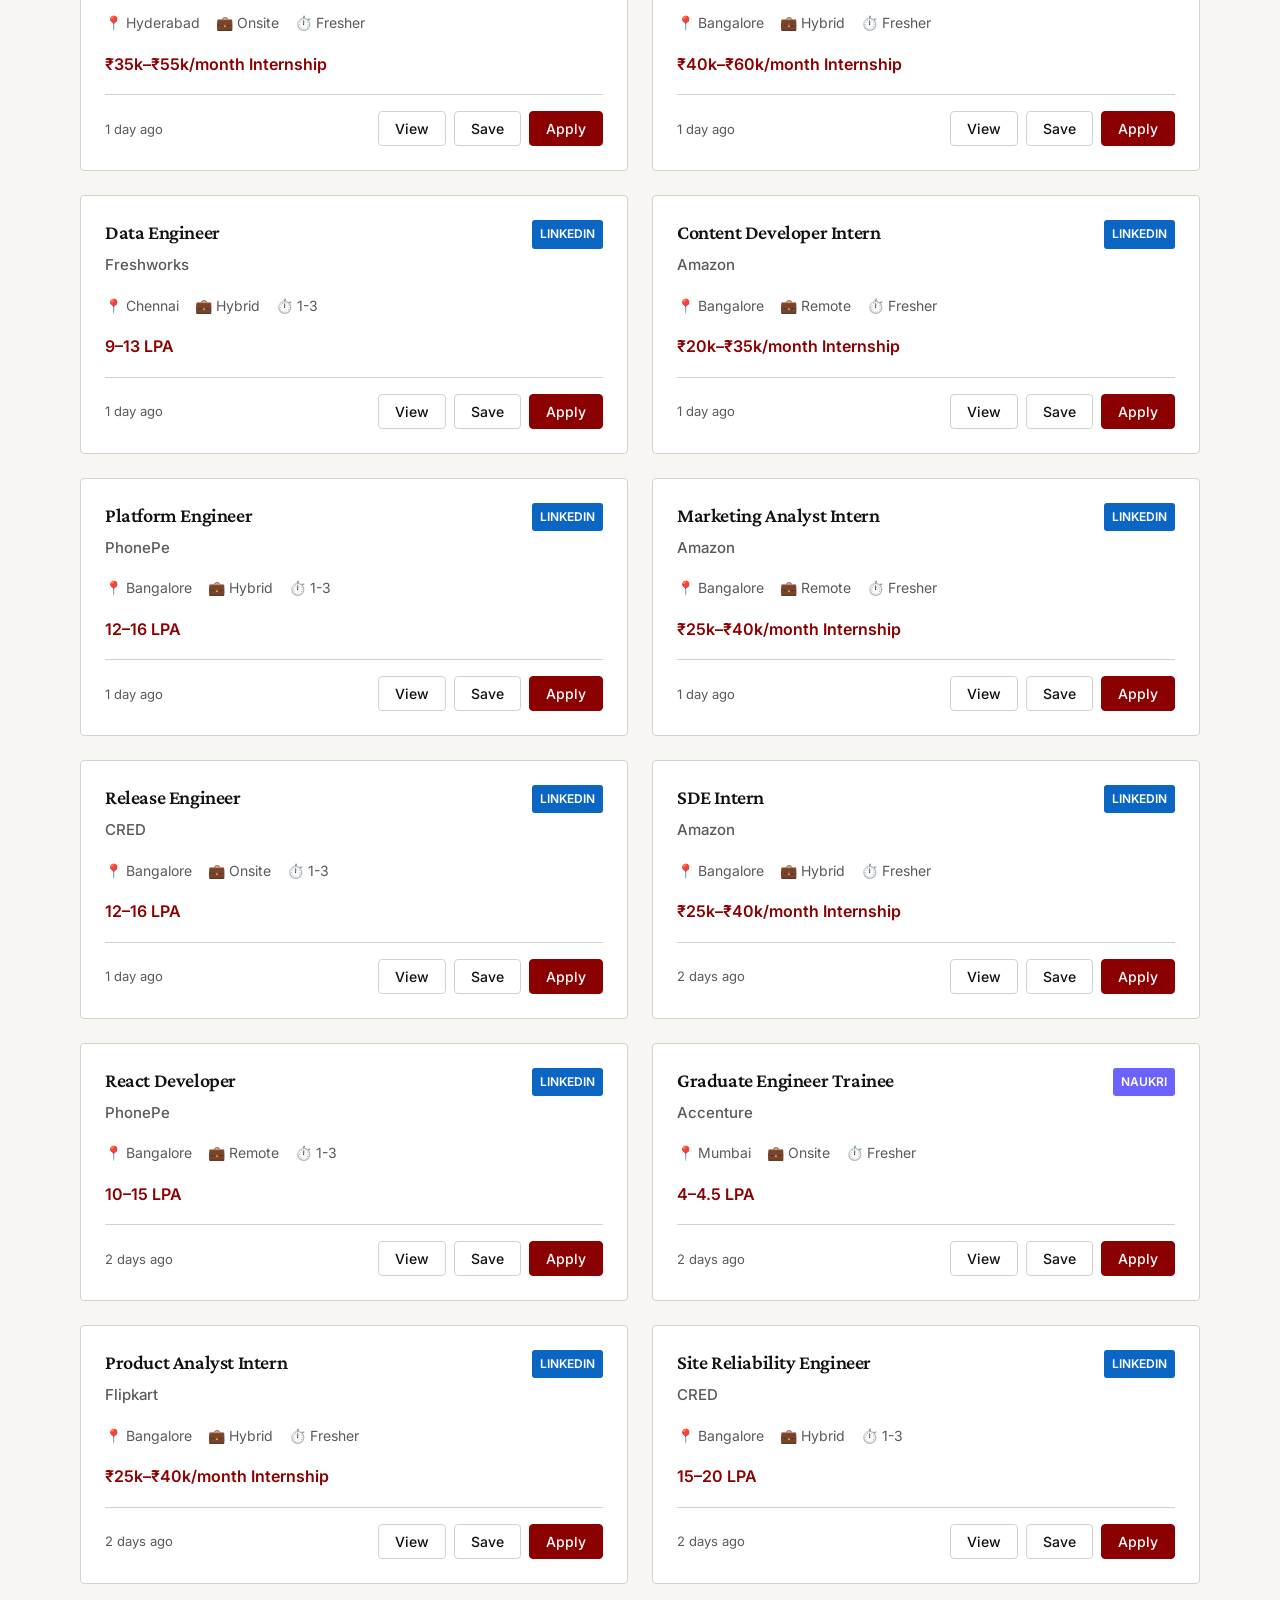
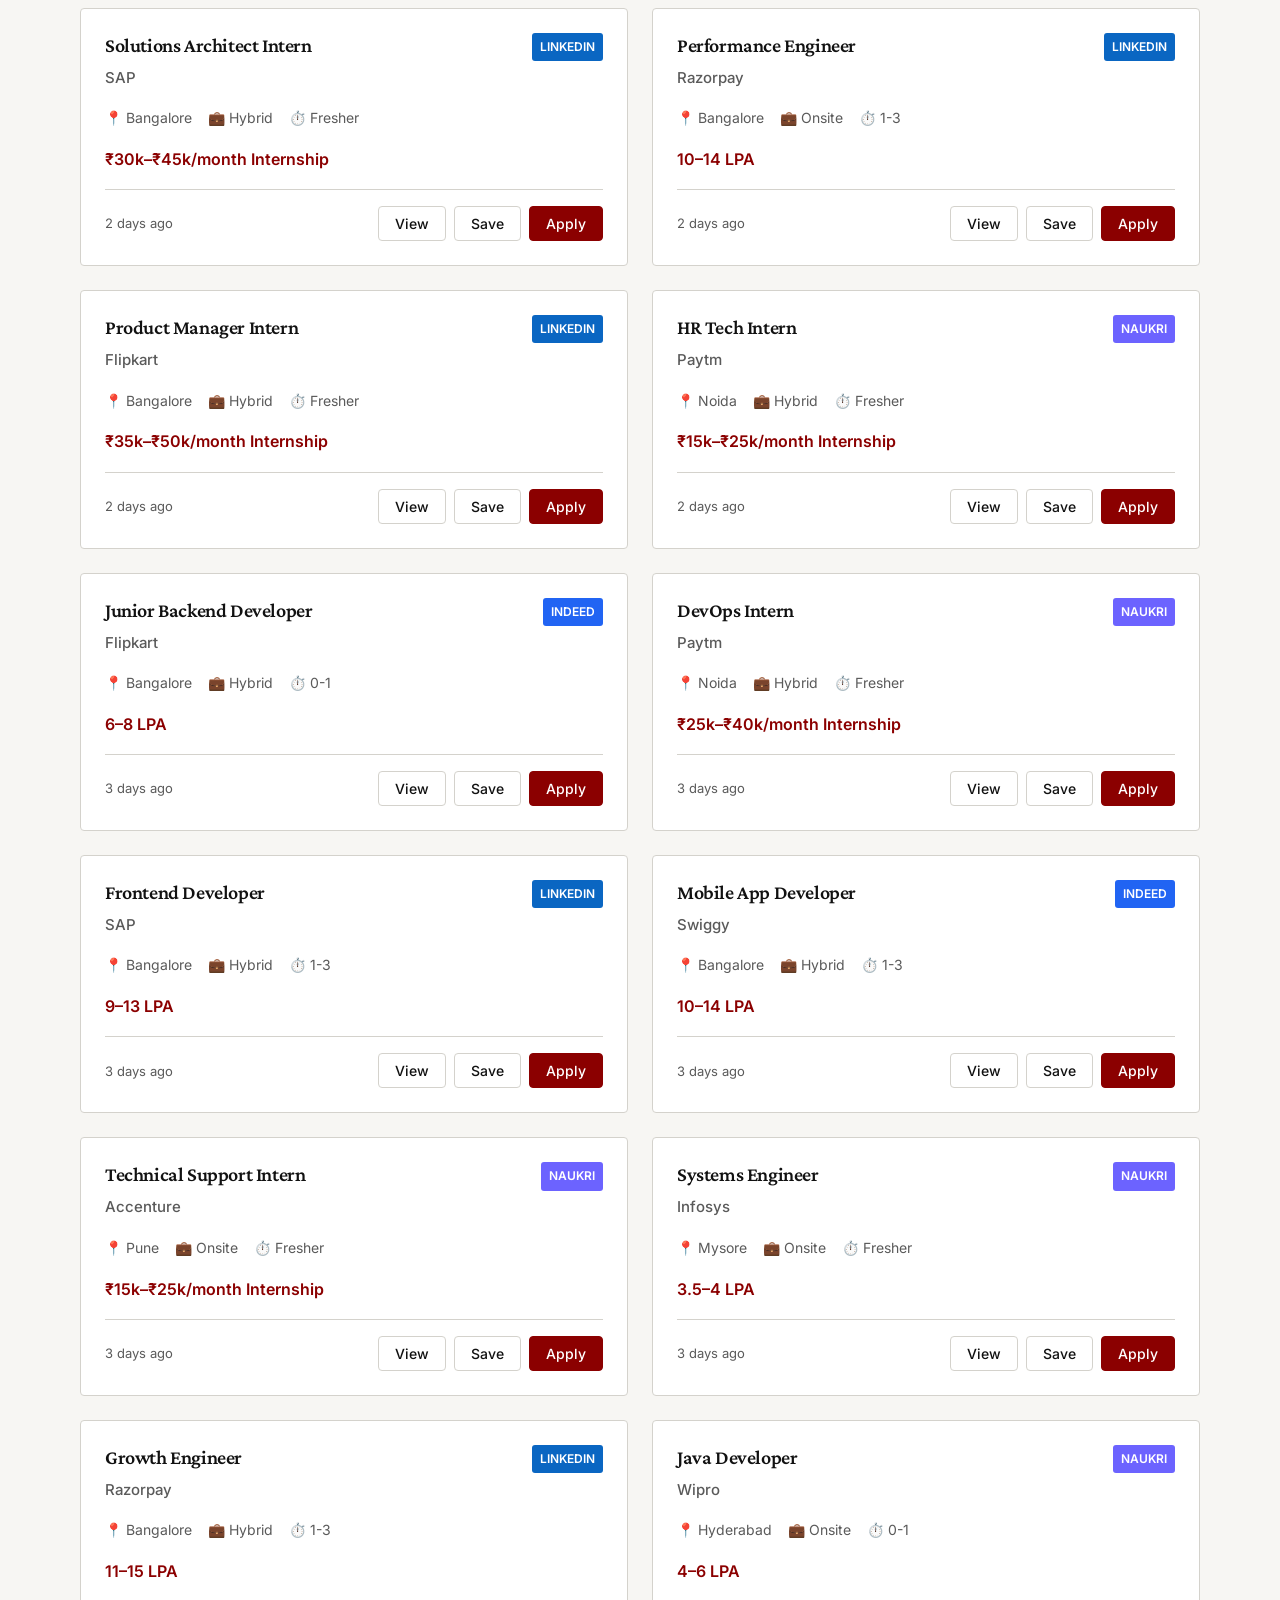
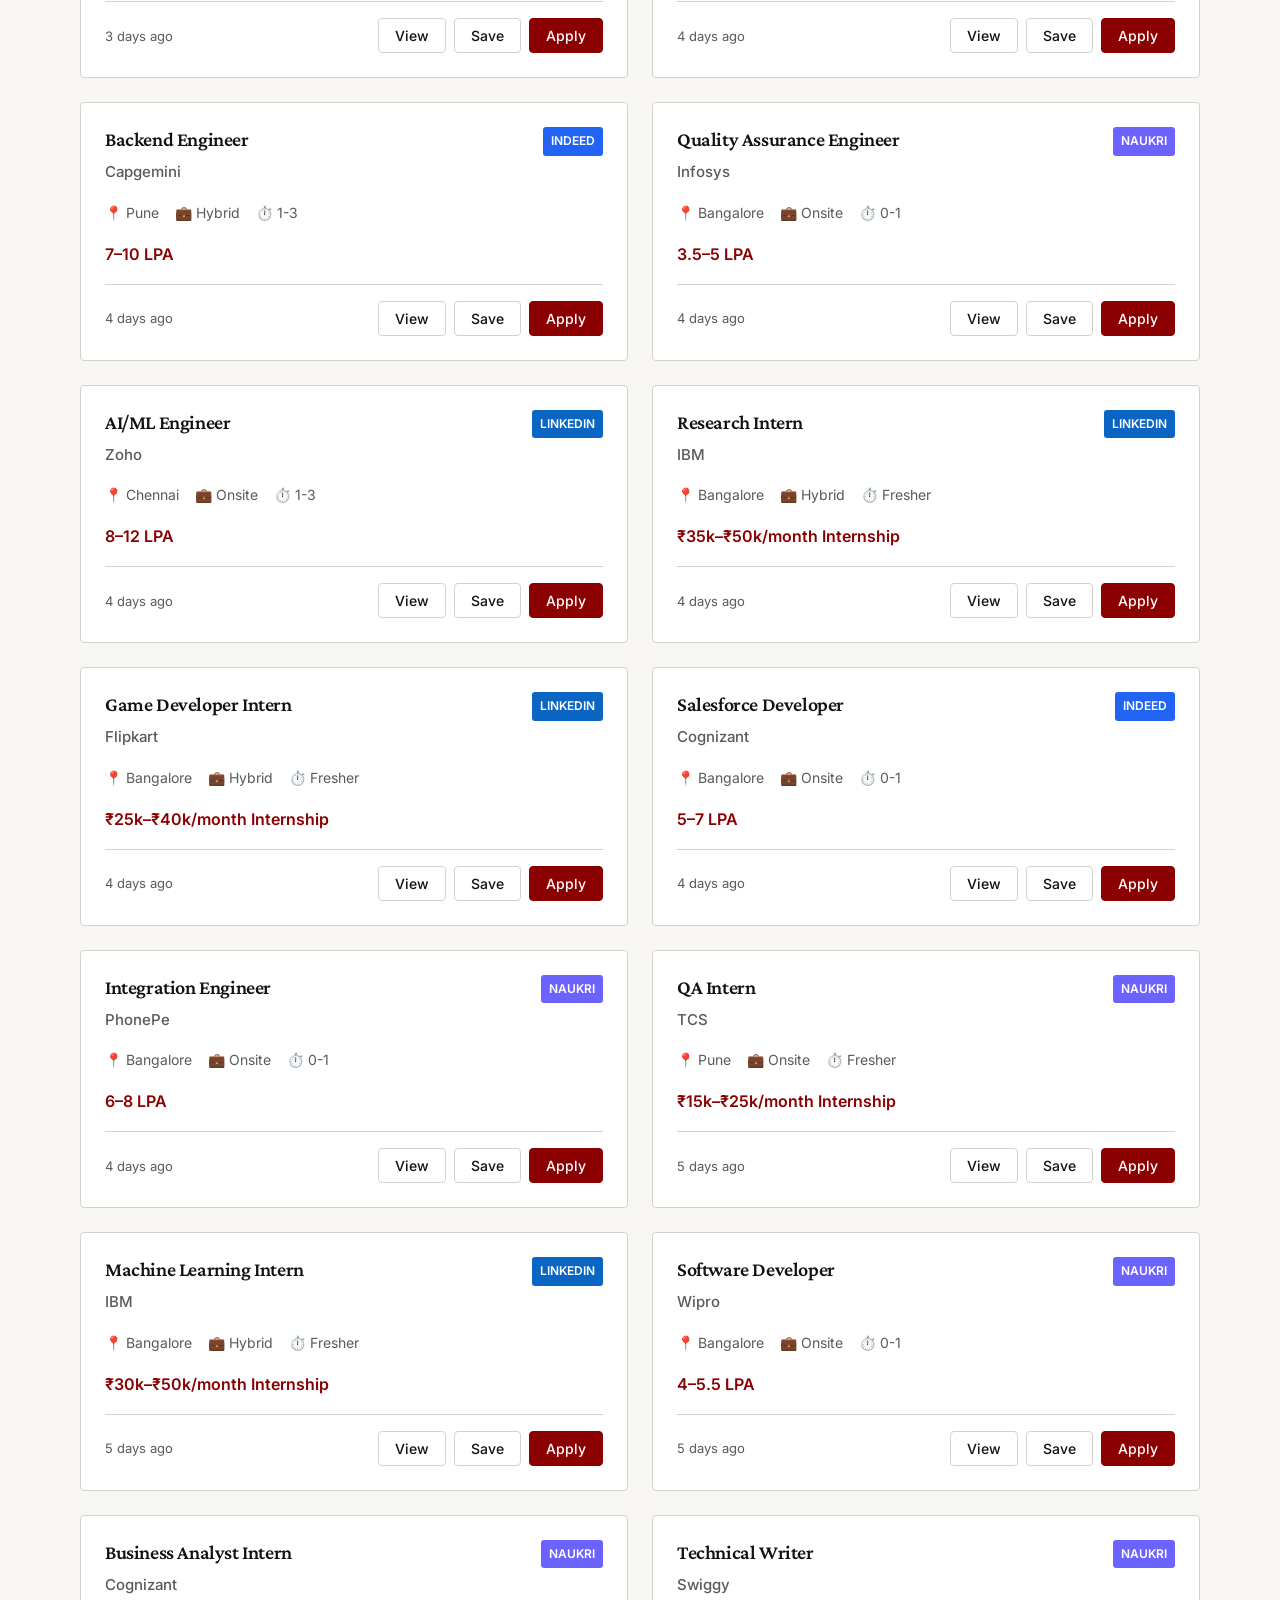
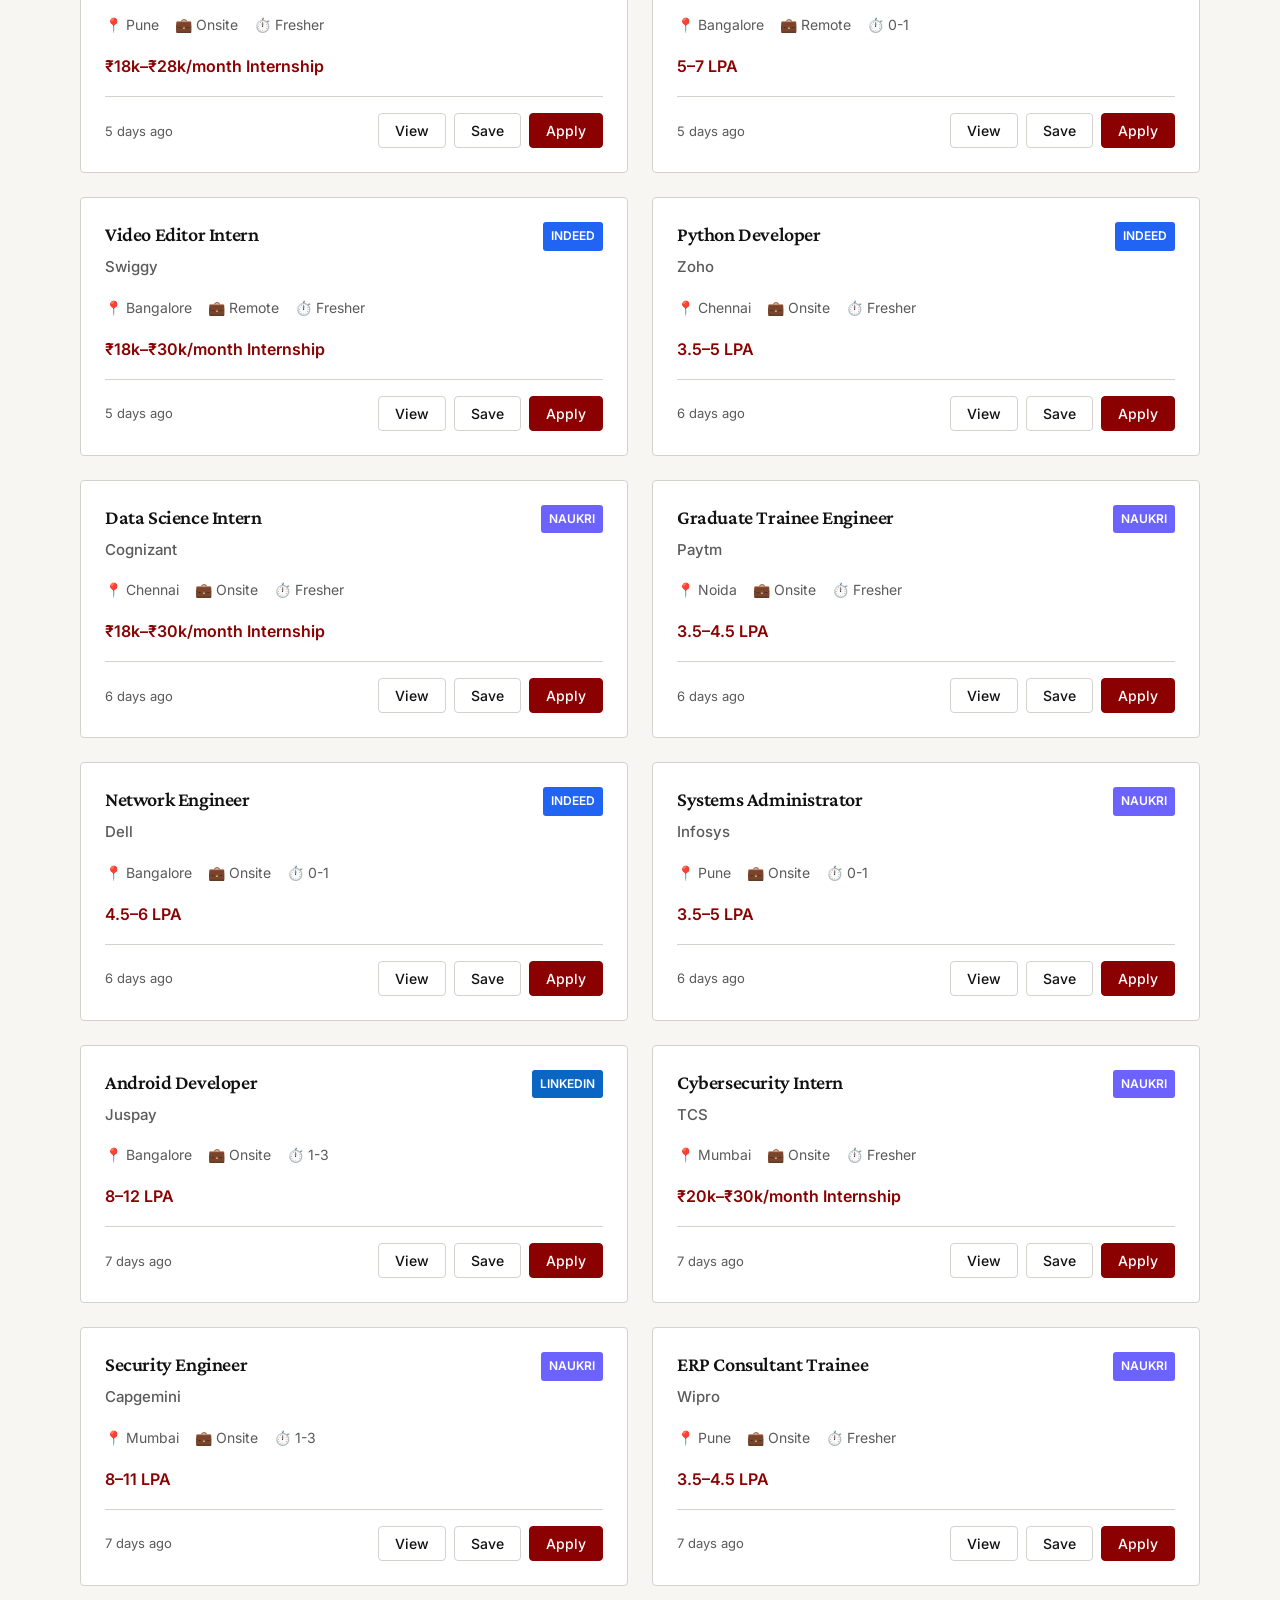
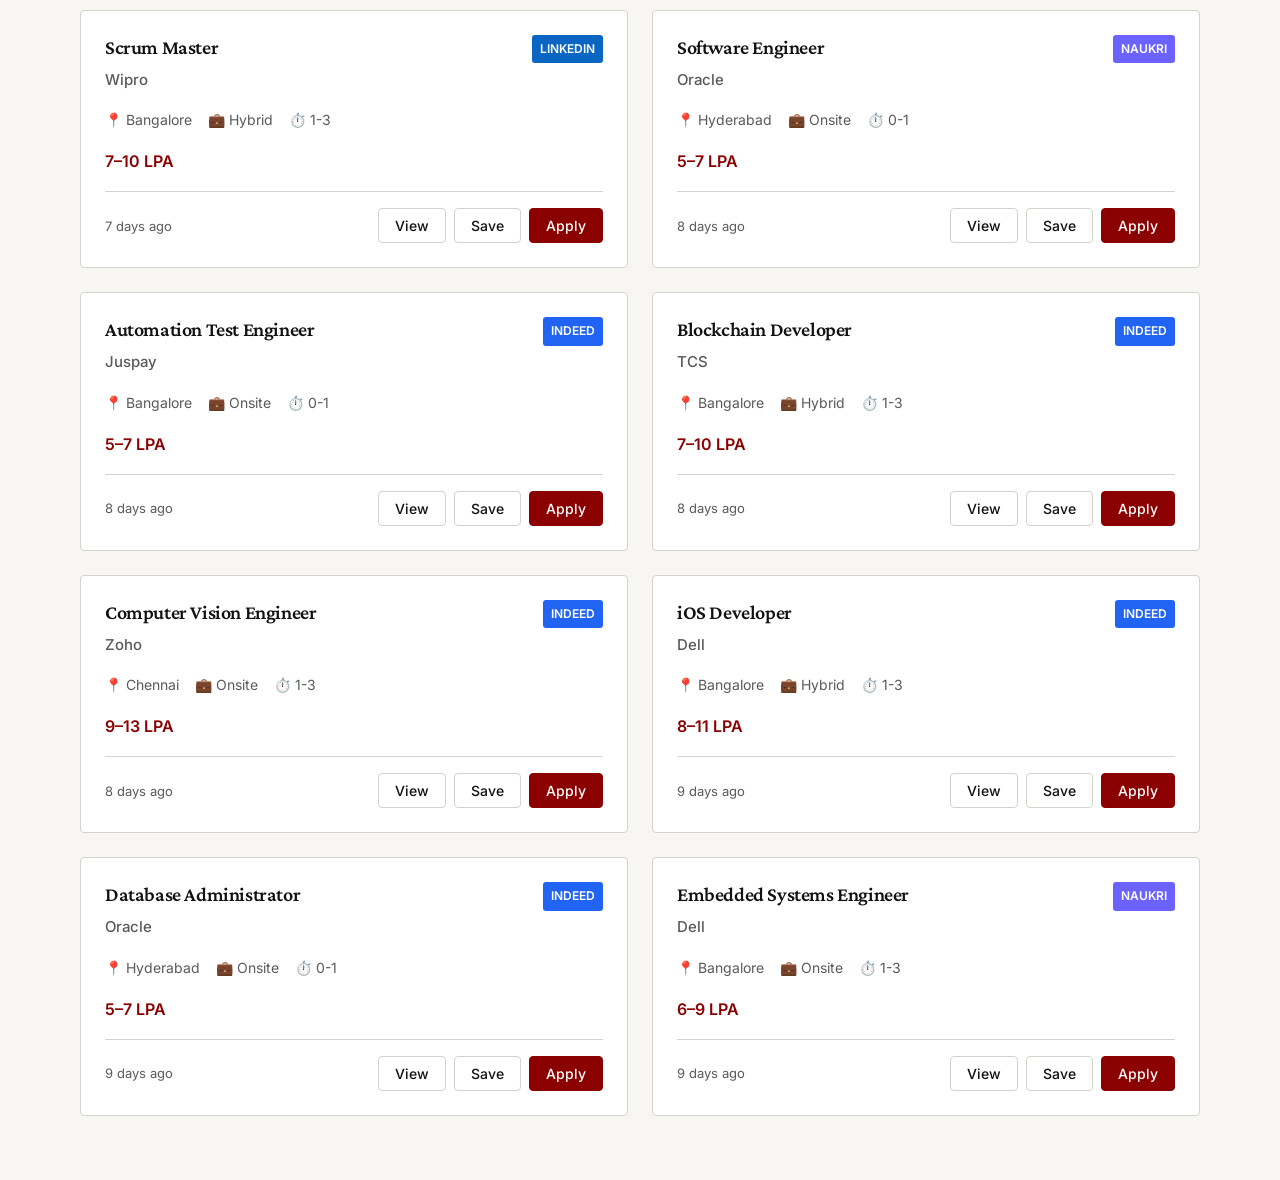
==== commit cd91549a: "6" ====
--- a/dashboard.html
+++ b/dashboard.html
@@ -34,6 +34,14 @@
     <main class="page-content">
       <h1 class="mb-sm">Job Dashboard</h1>
       <p class="text-secondary mb-lg">Browse and discover precision-matched opportunities.</p>
+      
+      <!-- Preferences Banner -->
+      <div id="preferencesBanner" class="warning-message" style="display: none;">
+        <div class="warning-message__title">Set your preferences to activate intelligent matching.</div>
+        <p style="margin: 8px 0 0 0;">
+          <a href="settings.html" class="btn btn--primary btn--small">Configure Preferences</a>
+        </p>
+      </div>
       
       <div class="filter-bar">
         <div class="filter-bar__row">
@@ -86,9 +94,17 @@
             <label class="filter-bar__label">Sort By</label>
             <select id="sortFilter" class="input">
               <option value="latest">Latest First</option>
+              <option value="match">Match Score</option>
+              <option value="salary">Salary</option>
               <option value="oldest">Oldest First</option>
             </select>
           </div>
+        </div>
+        <div style="margin-top: 16px; padding-top: 16px; border-top: 1px solid var(--color-border);">
+          <label class="checkbox-option" style="display: flex; align-items: center; gap: 8px; cursor: pointer;">
+            <input type="checkbox" id="showOnlyMatches">
+            <span style="font-size: 15px; font-weight: 500;">Show only jobs above my threshold</span>
+          </label>
         </div>
       </div>
       
--- a/jobs.css
+++ b/jobs.css
@@ -289,3 +289,84 @@
     width: 100%;
   }
 }
+
+/* Match Score Badge */
+.match-score {
+  font-size: 12px;
+  font-weight: 600;
+  padding: 4px 8px;
+  border-radius: 3px;
+  text-transform: uppercase;
+  white-space: nowrap;
+}
+
+.match-score--excellent {
+  background-color: #2D5016;
+  color: white;
+}
+
+.match-score--good {
+  background-color: #8B6914;
+  color: white;
+}
+
+.match-score--neutral {
+  background-color: var(--color-border);
+  color: var(--color-text-primary);
+}
+
+.match-score--low {
+  background-color: var(--color-background);
+  color: var(--color-text-secondary);
+  border: 1px solid var(--color-border);
+}
+
+/* Checkbox Group */
+.checkbox-group {
+  display: flex;
+  flex-direction: column;
+  gap: var(--space-sm);
+}
+
+.checkbox-option {
+  display: flex;
+  align-items: center;
+  gap: var(--space-xs);
+  cursor: pointer;
+  font-size: 15px;
+}
+
+.checkbox-option input[type="checkbox"] {
+  width: 18px;
+  height: 18px;
+  cursor: pointer;
+}
+
+/* Slider */
+.slider {
+  width: 100%;
+  height: 6px;
+  border-radius: 3px;
+  background: var(--color-border);
+  outline: none;
+  -webkit-appearance: none;
+}
+
+.slider::-webkit-slider-thumb {
+  -webkit-appearance: none;
+  appearance: none;
+  width: 20px;
+  height: 20px;
+  border-radius: 50%;
+  background: var(--color-accent);
+  cursor: pointer;
+}
+
+.slider::-moz-range-thumb {
+  width: 20px;
+  height: 20px;
+  border-radius: 50%;
+  background: var(--color-accent);
+  cursor: pointer;
+  border: none;
+}
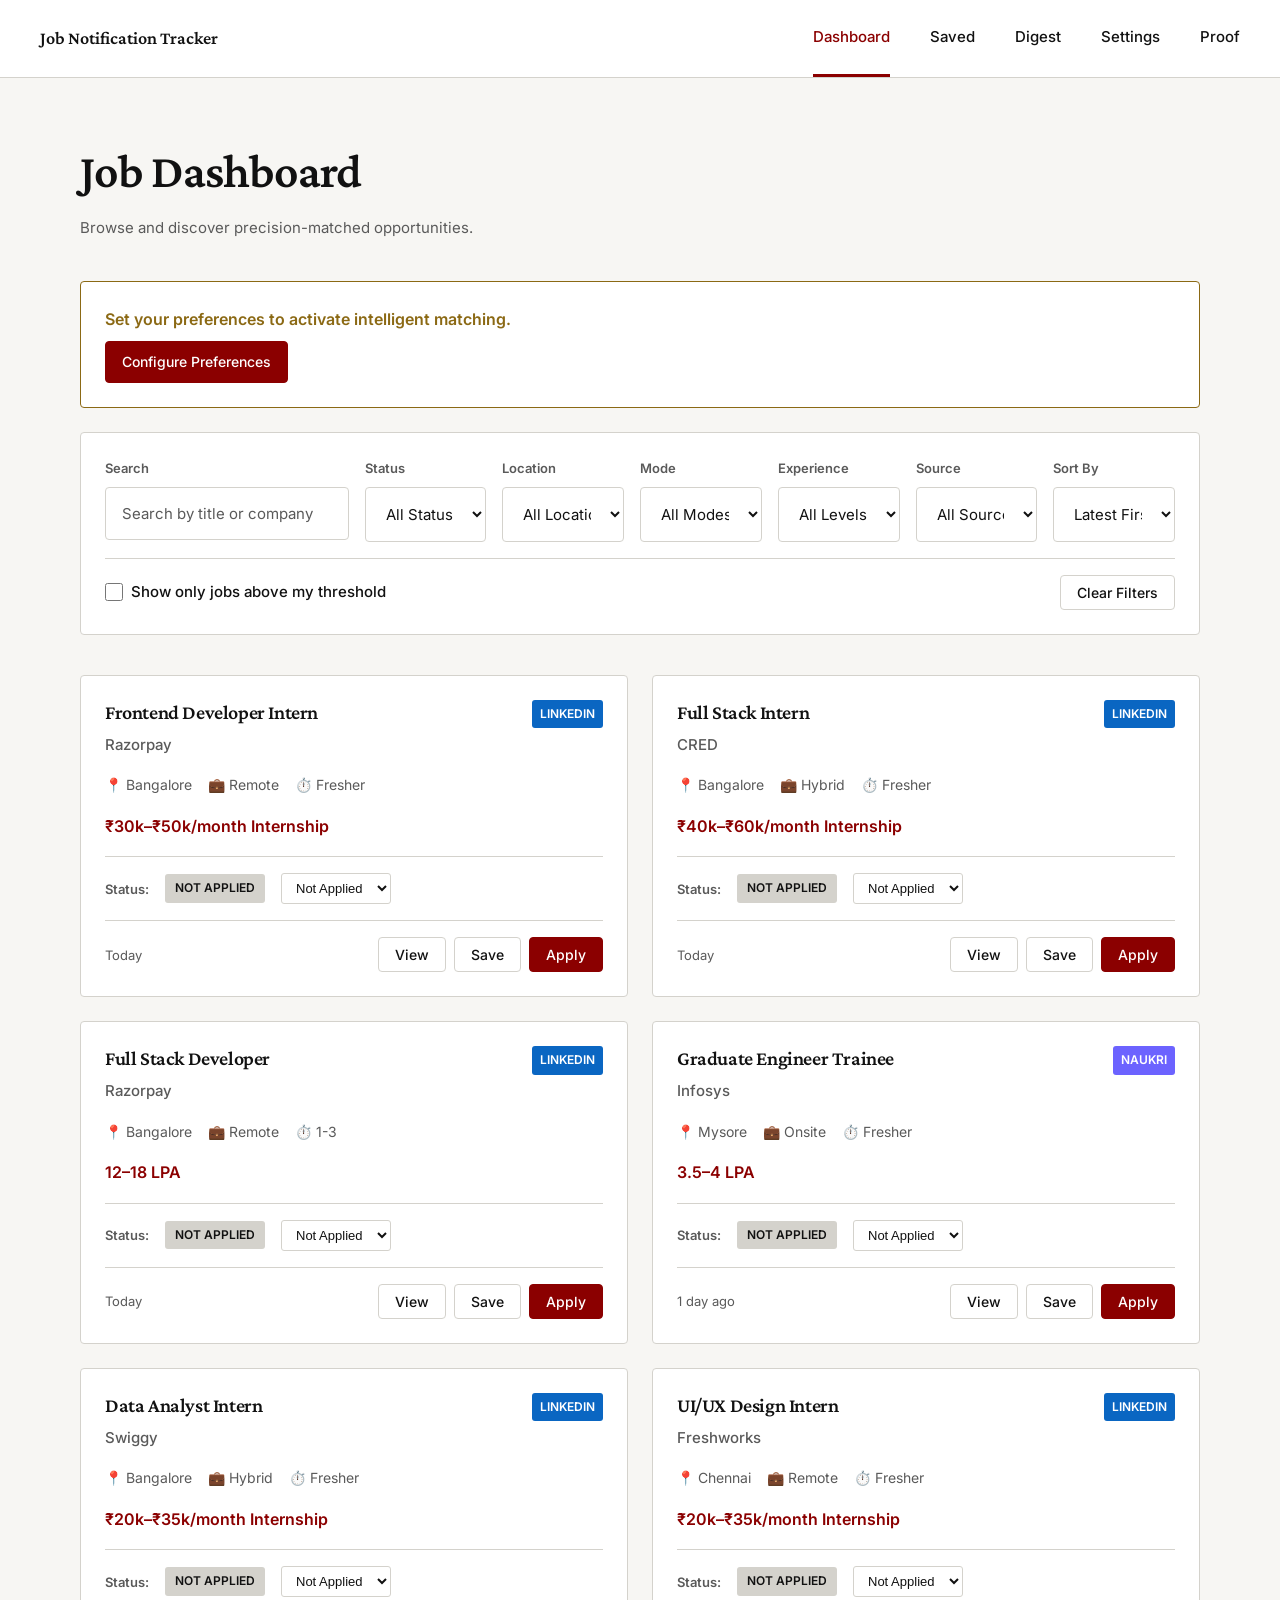
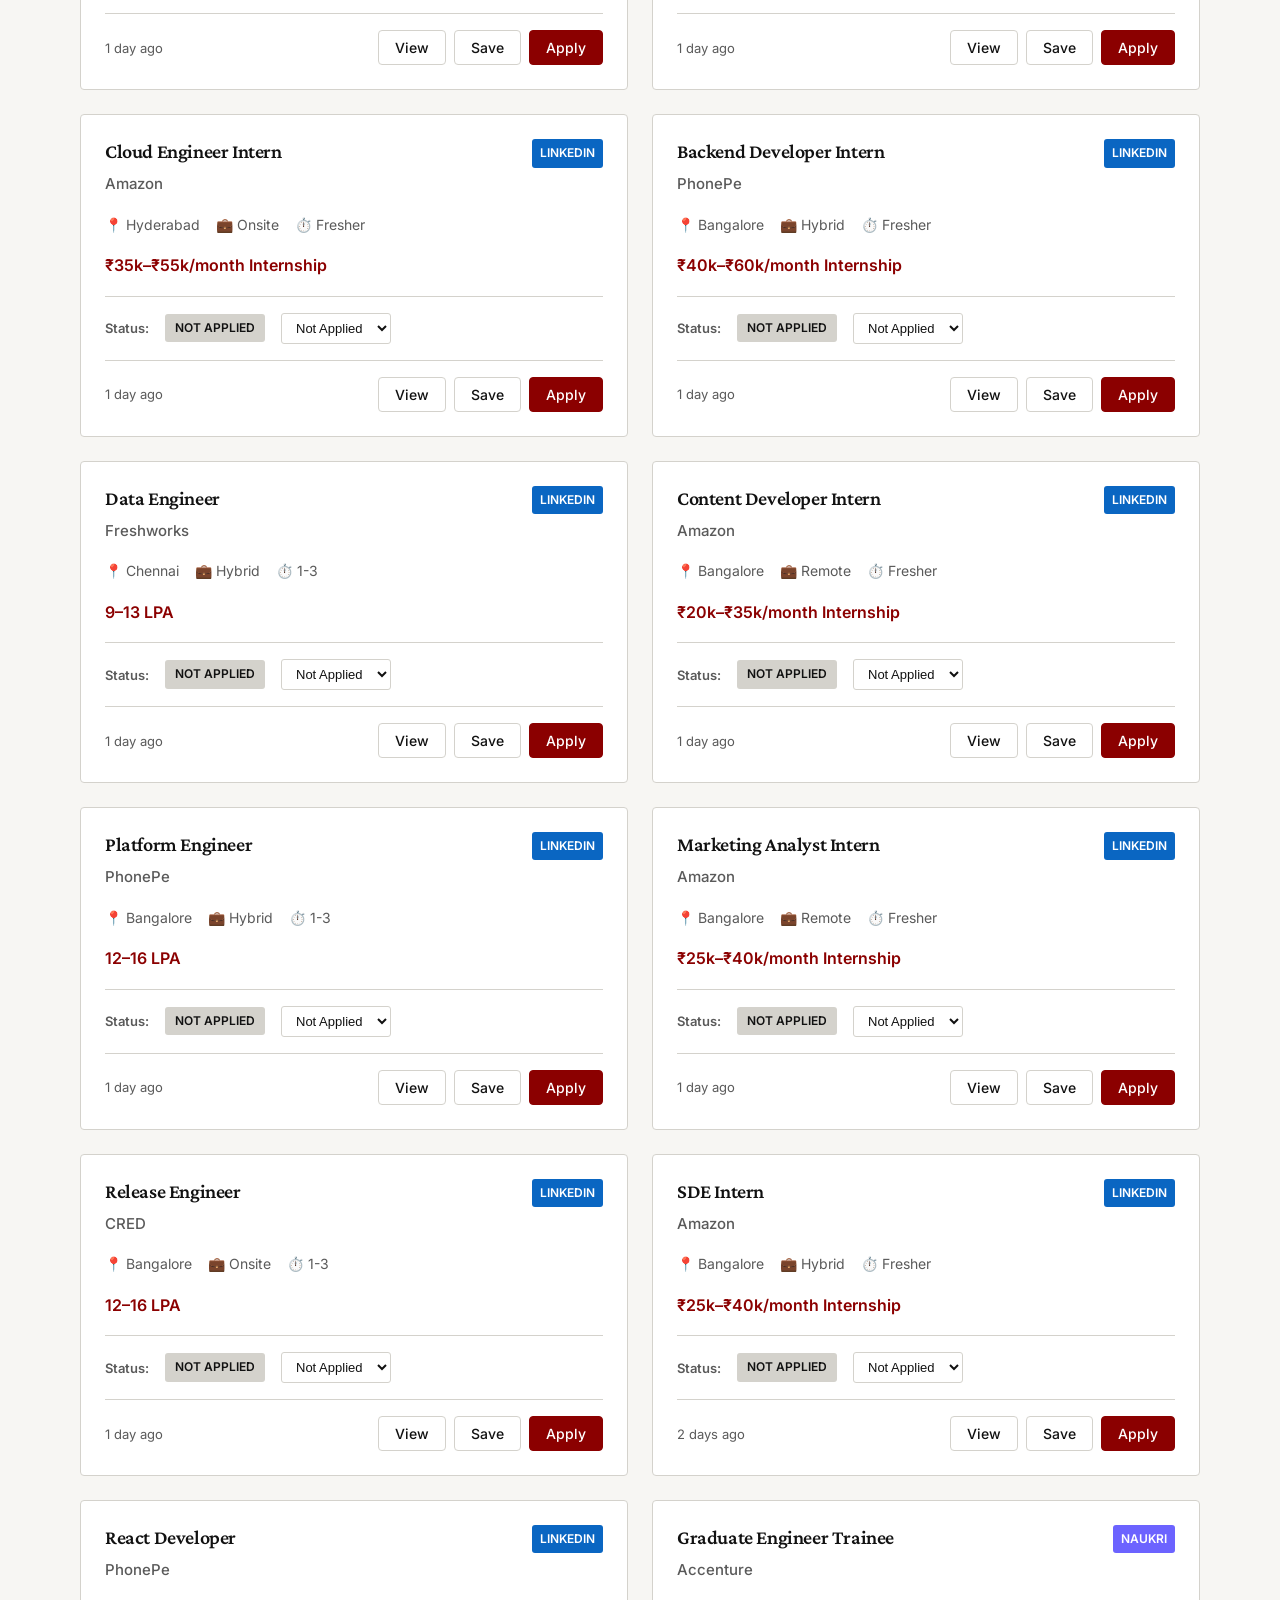
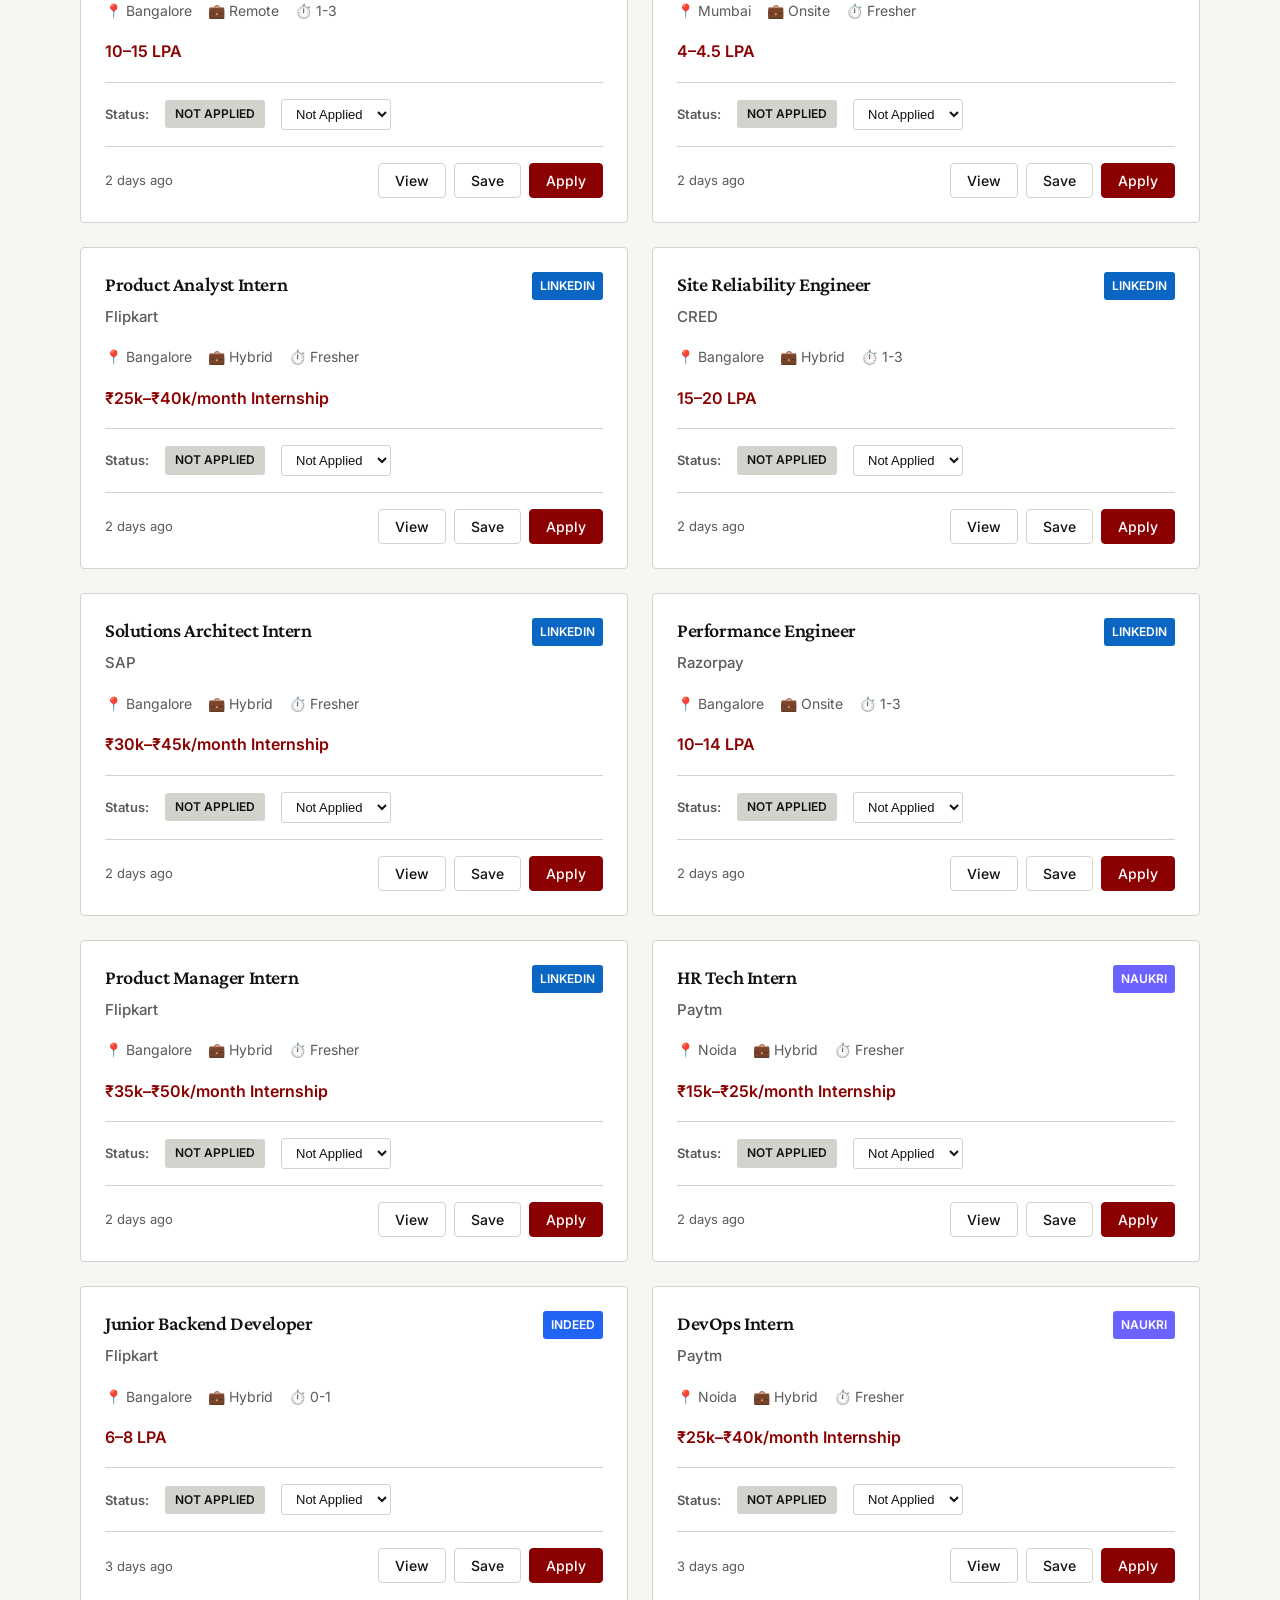
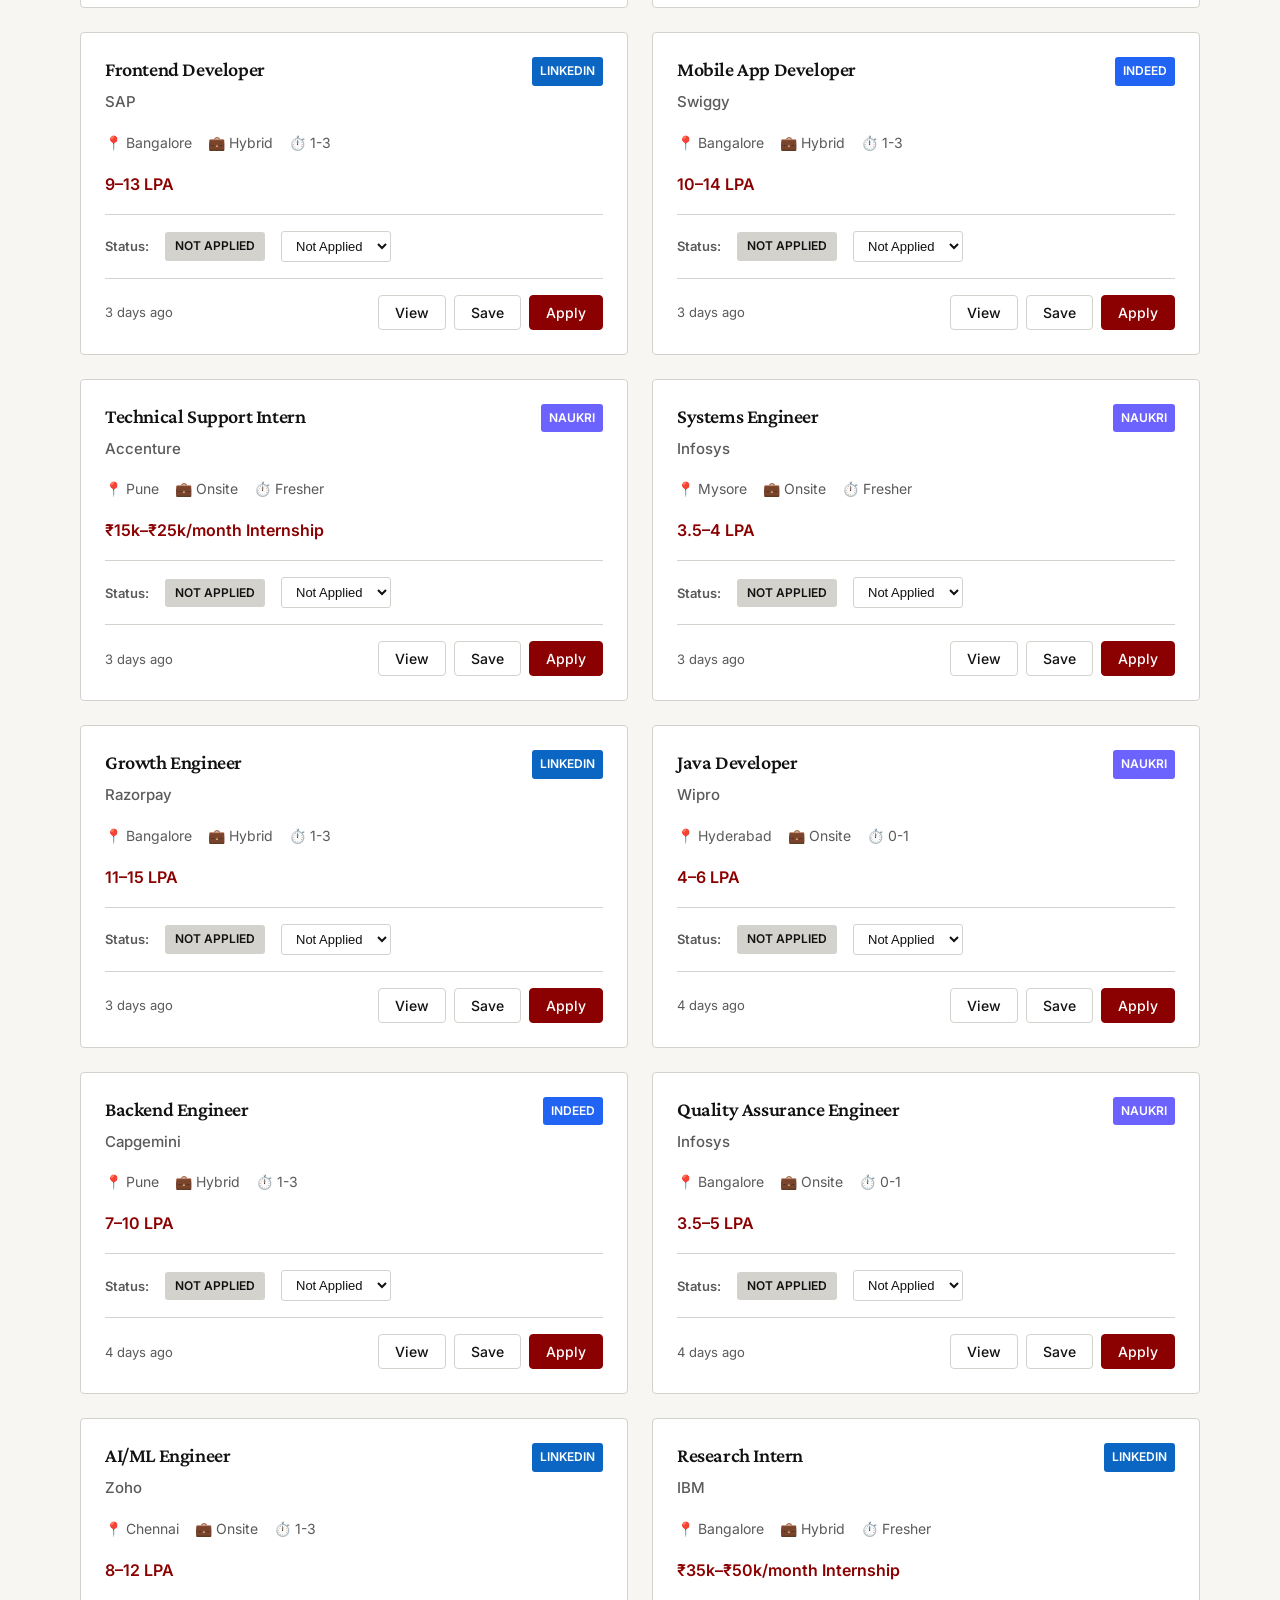
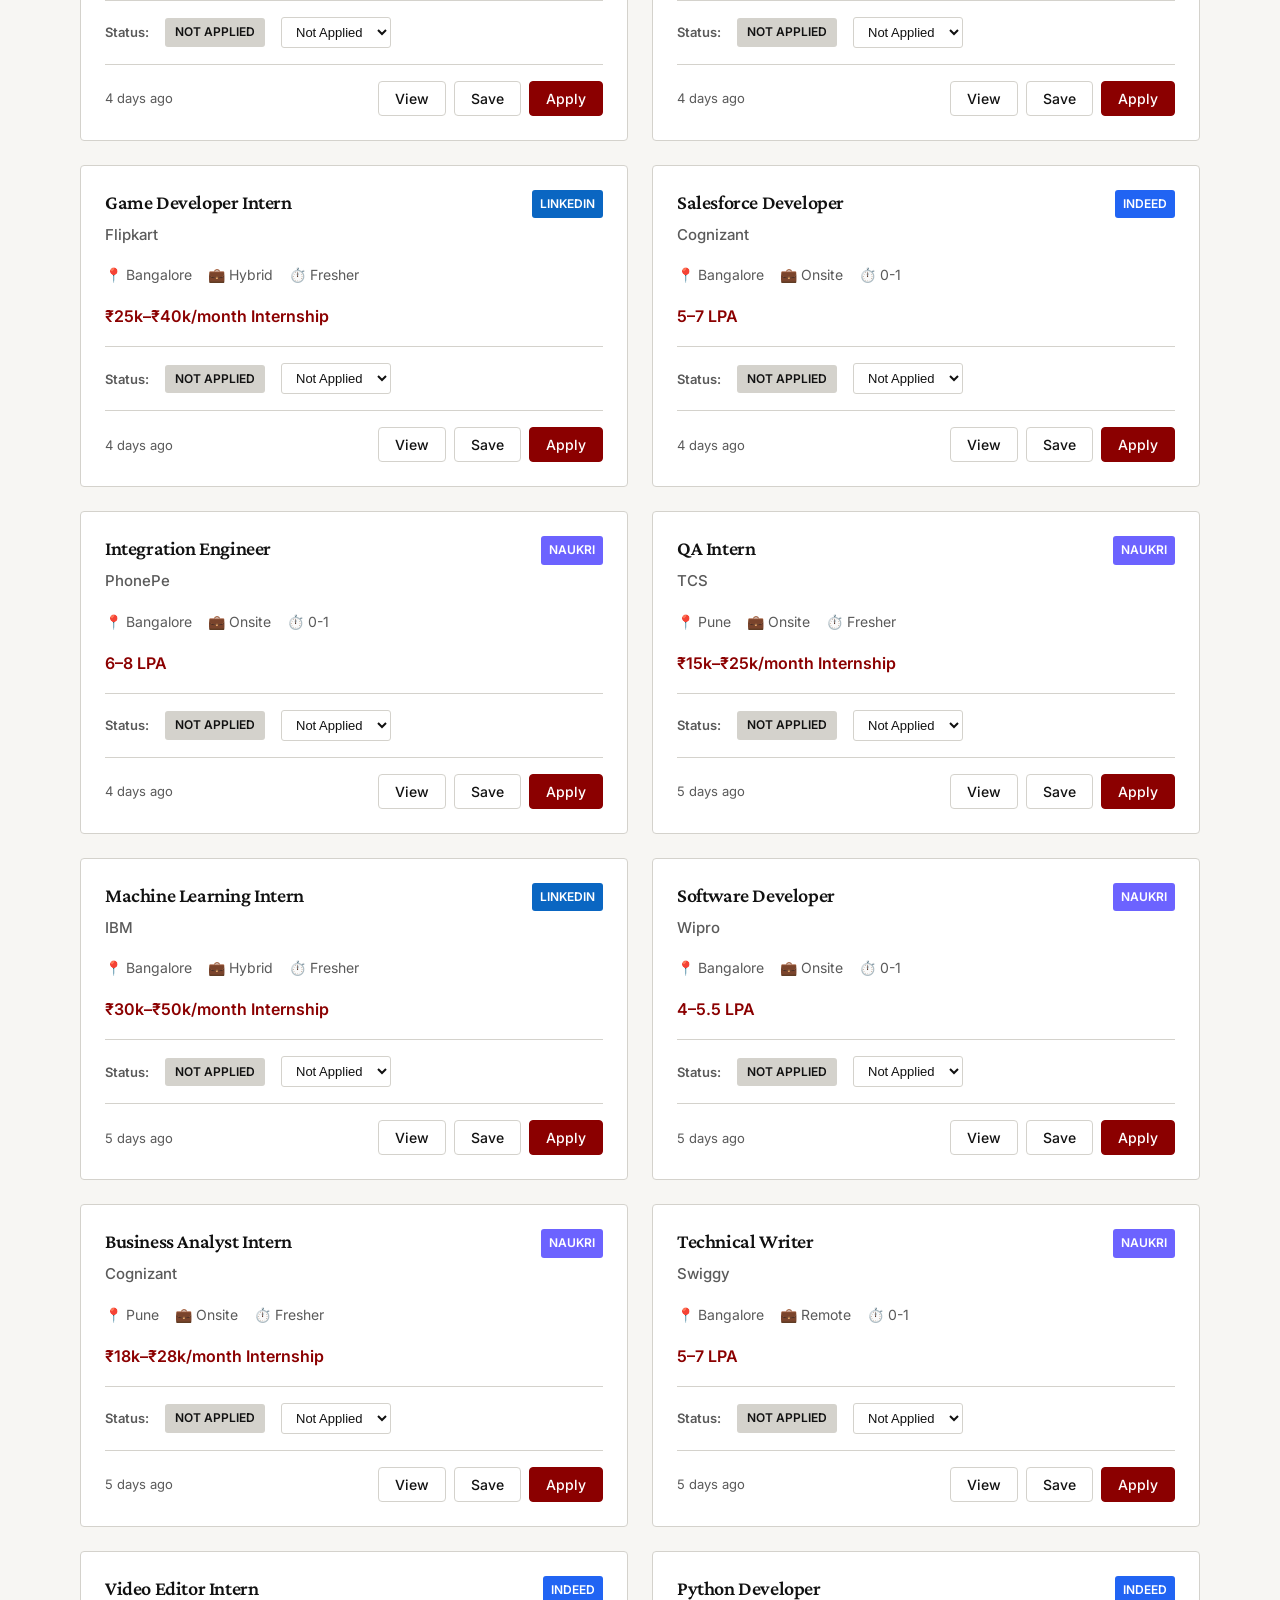
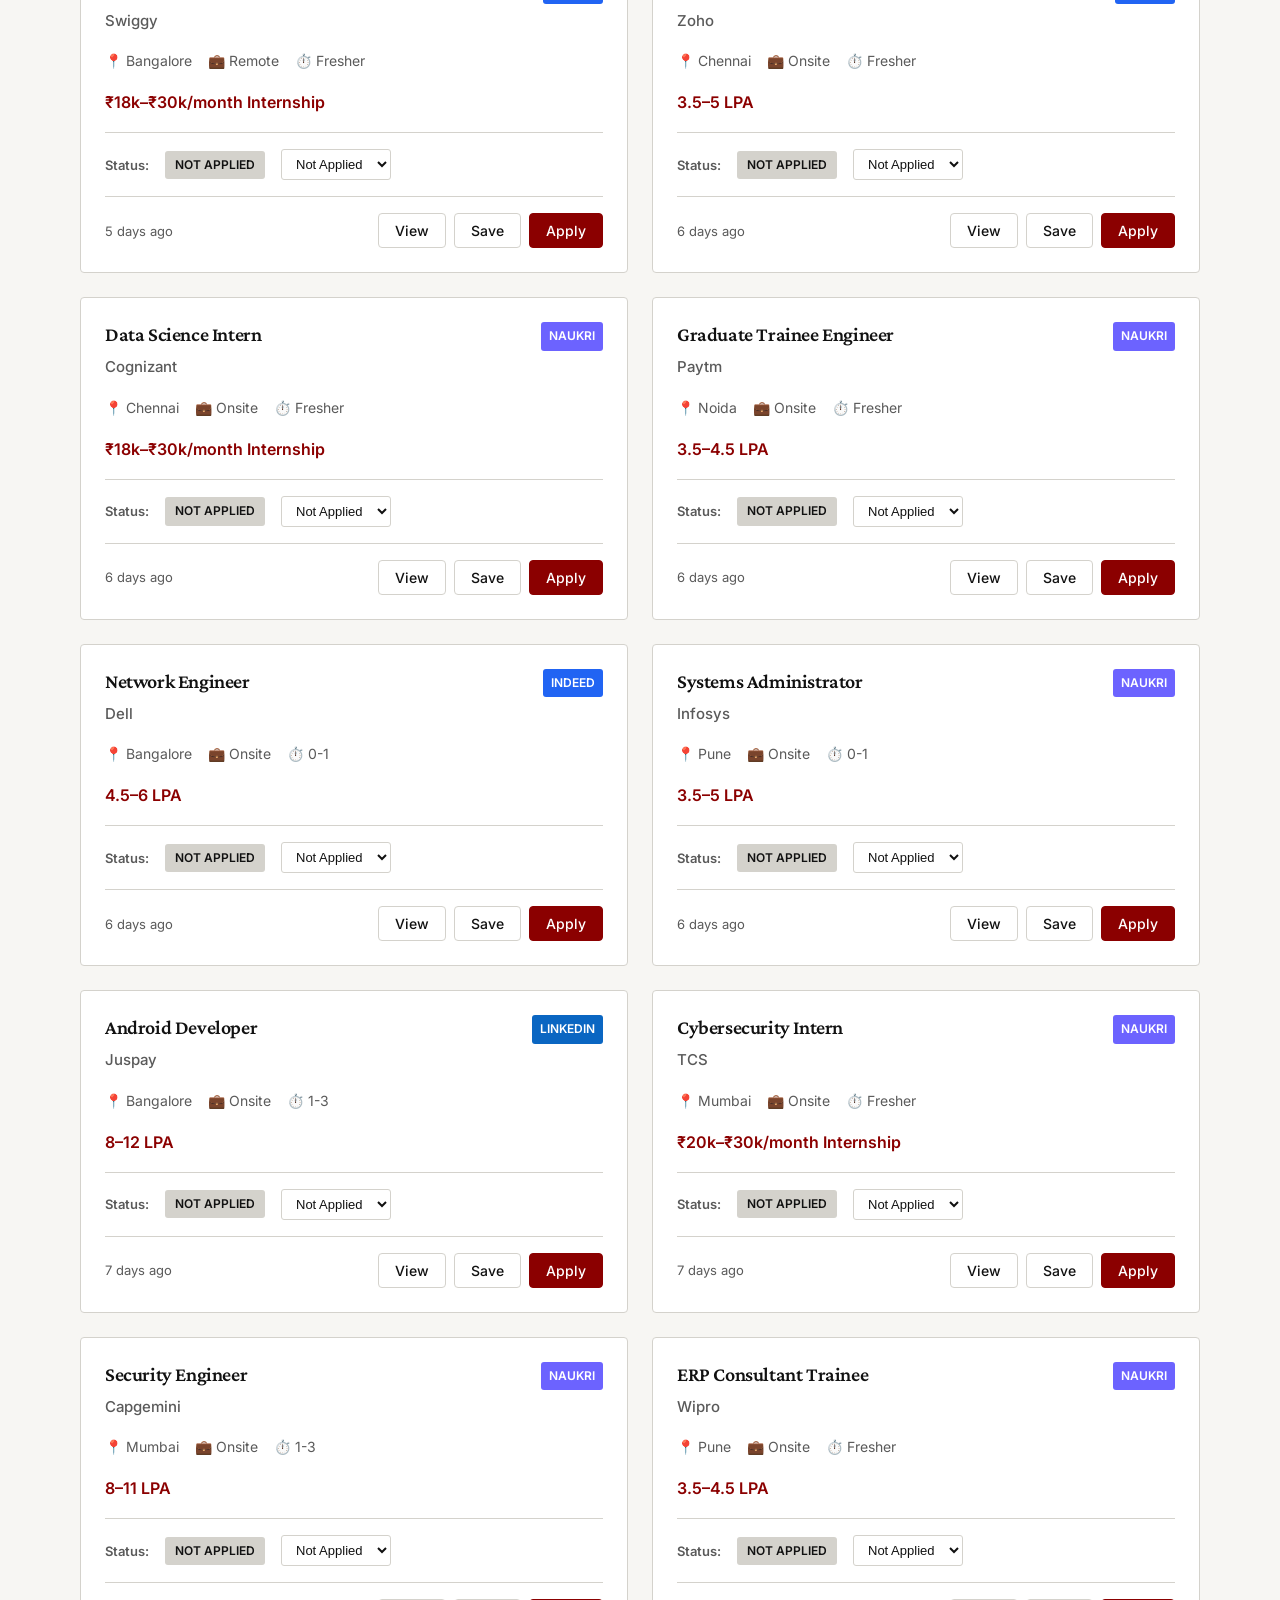
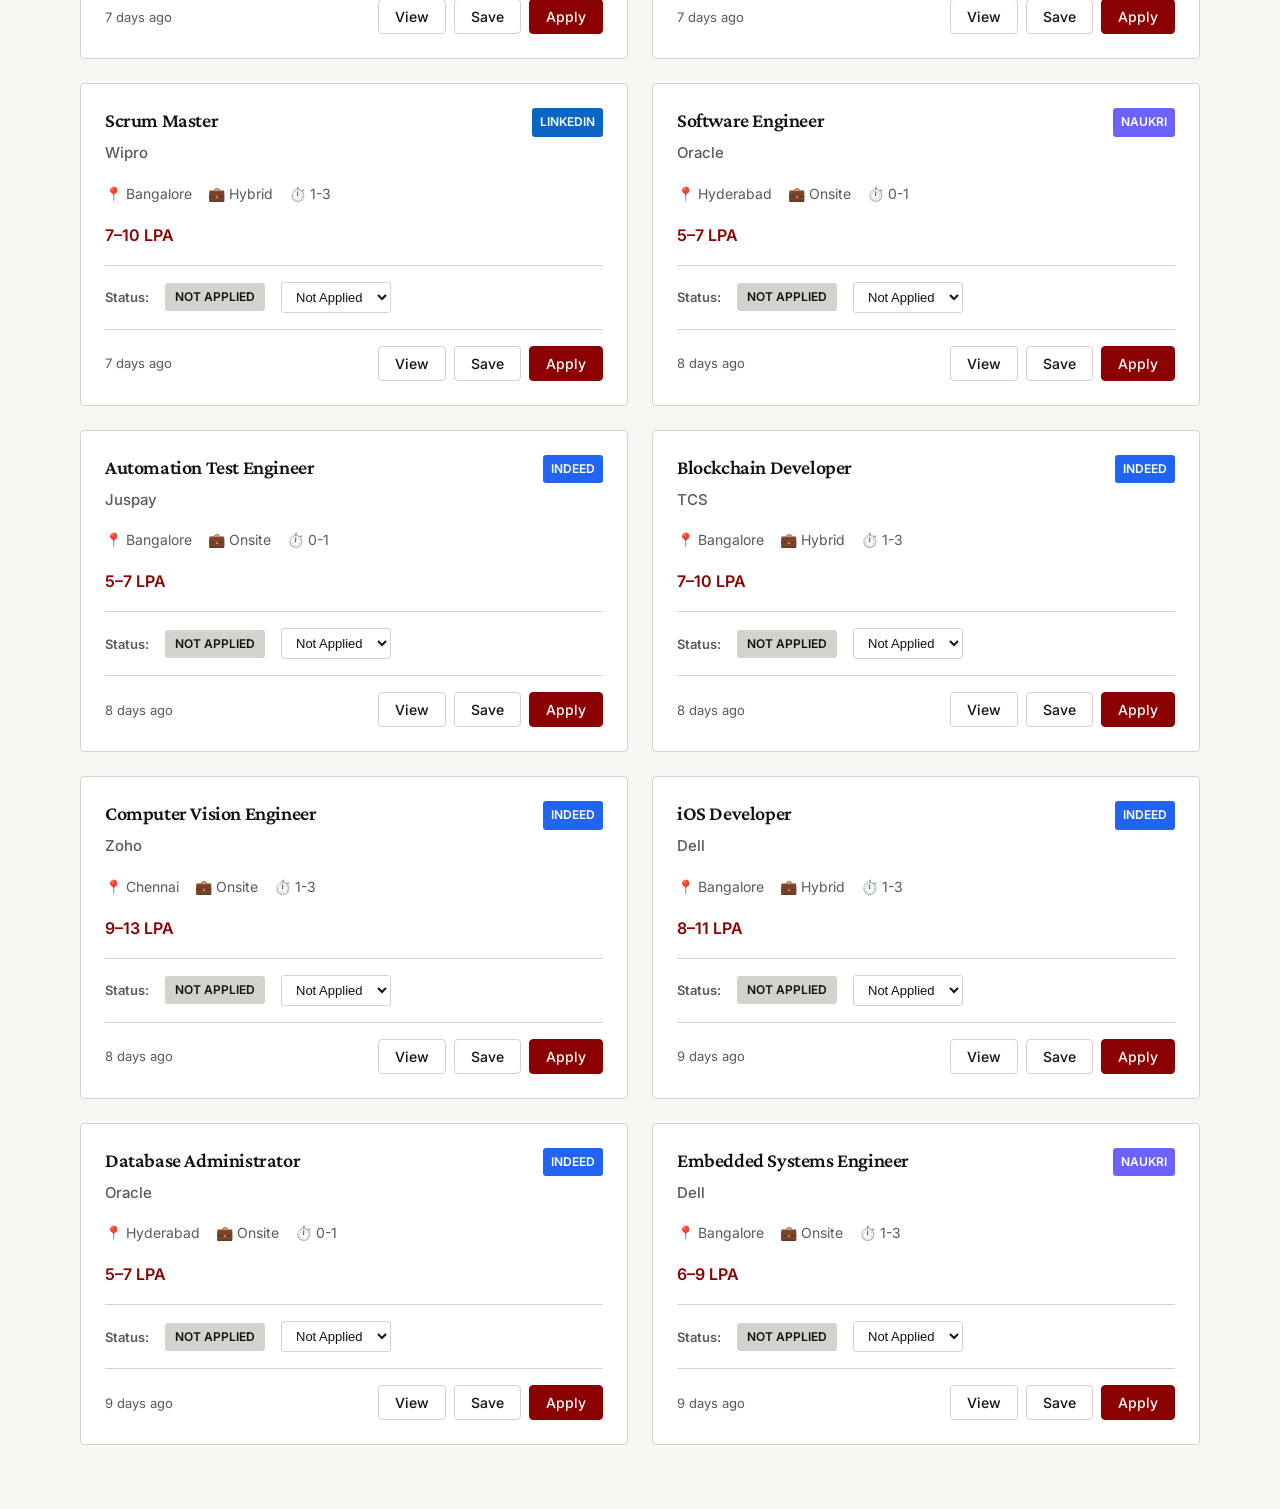
==== commit 0a70c84d: "7" ====
--- a/dashboard.html
+++ b/dashboard.html
@@ -50,6 +50,16 @@
             <input type="text" id="keywordSearch" class="input" placeholder="Search by title or company">
           </div>
           <div>
+            <label class="filter-bar__label">Status</label>
+            <select id="statusFilter" class="input">
+              <option value="all">All Status</option>
+              <option value="Not Applied">Not Applied</option>
+              <option value="Applied">Applied</option>
+              <option value="Rejected">Rejected</option>
+              <option value="Selected">Selected</option>
+            </select>
+          </div>
+          <div>
             <label class="filter-bar__label">Location</label>
             <select id="locationFilter" class="input">
               <option value="all">All Locations</option>
@@ -100,11 +110,12 @@
             </select>
           </div>
         </div>
-        <div style="margin-top: 16px; padding-top: 16px; border-top: 1px solid var(--color-border);">
+        <div style="margin-top: 16px; padding-top: 16px; border-top: 1px solid var(--color-border); display: flex; justify-content: space-between; align-items: center;">
           <label class="checkbox-option" style="display: flex; align-items: center; gap: 8px; cursor: pointer;">
             <input type="checkbox" id="showOnlyMatches">
             <span style="font-size: 15px; font-weight: 500;">Show only jobs above my threshold</span>
           </label>
+          <button class="btn btn--secondary btn--small" onclick="clearAllFilters()">Clear Filters</button>
         </div>
       </div>
       
--- a/jobs.css
+++ b/jobs.css
@@ -11,7 +11,7 @@
 
 .filter-bar__row {
   display: grid;
-  grid-template-columns: 2fr 1fr 1fr 1fr 1fr 1fr;
+  grid-template-columns: 2fr 1fr 1fr 1fr 1fr 1fr 1fr;
   gap: var(--space-sm);
   margin-bottom: var(--space-sm);
 }
@@ -370,3 +370,108 @@
   cursor: pointer;
   border: none;
 }
+
+/* Job Status */
+.job-card__status {
+  display: flex;
+  align-items: center;
+  gap: var(--space-sm);
+  padding: var(--space-sm) 0;
+  border-top: 1px solid var(--color-border);
+  margin-top: var(--space-sm);
+}
+
+.job-card__status-label {
+  font-size: 13px;
+  font-weight: 600;
+  color: var(--color-text-secondary);
+}
+
+.status-badge {
+  font-size: 12px;
+  font-weight: 600;
+  padding: 4px 10px;
+  border-radius: 3px;
+  text-transform: uppercase;
+}
+
+.status-badge--neutral {
+  background-color: var(--color-border);
+  color: var(--color-text-primary);
+}
+
+.status-badge--applied {
+  background-color: #2164F3;
+  color: white;
+}
+
+.status-badge--rejected {
+  background-color: var(--color-accent);
+  color: white;
+}
+
+.status-badge--selected {
+  background-color: var(--color-success);
+  color: white;
+}
+
+.status-select {
+  padding: 6px 10px;
+  font-size: 13px;
+  border: 1px solid var(--color-border);
+  border-radius: 3px;
+  background-color: var(--color-surface);
+  color: var(--color-text-primary);
+  cursor: pointer;
+  transition: border-color var(--transition-standard);
+}
+
+.status-select:hover {
+  border-color: var(--color-accent);
+}
+
+.status-select:focus {
+  outline: none;
+  border-color: var(--color-accent);
+}
+
+/* Toast Notification */
+.toast {
+  position: fixed;
+  bottom: 24px;
+  right: 24px;
+  background-color: var(--color-text-primary);
+  color: white;
+  padding: 16px 24px;
+  border-radius: 4px;
+  font-size: 14px;
+  font-weight: 500;
+  box-shadow: 0 4px 12px rgba(0, 0, 0, 0.15);
+  z-index: 10000;
+  opacity: 0;
+  transform: translateY(20px);
+  transition: all 0.3s ease;
+}
+
+.toast--show {
+  opacity: 1;
+  transform: translateY(0);
+}
+
+/* Mobile Responsive Updates */
+@media (max-width: 768px) {
+  .job-card__status {
+    flex-wrap: wrap;
+  }
+  
+  .status-select {
+    flex: 1;
+    min-width: 150px;
+  }
+  
+  .toast {
+    left: 16px;
+    right: 16px;
+    bottom: 16px;
+  }
+}
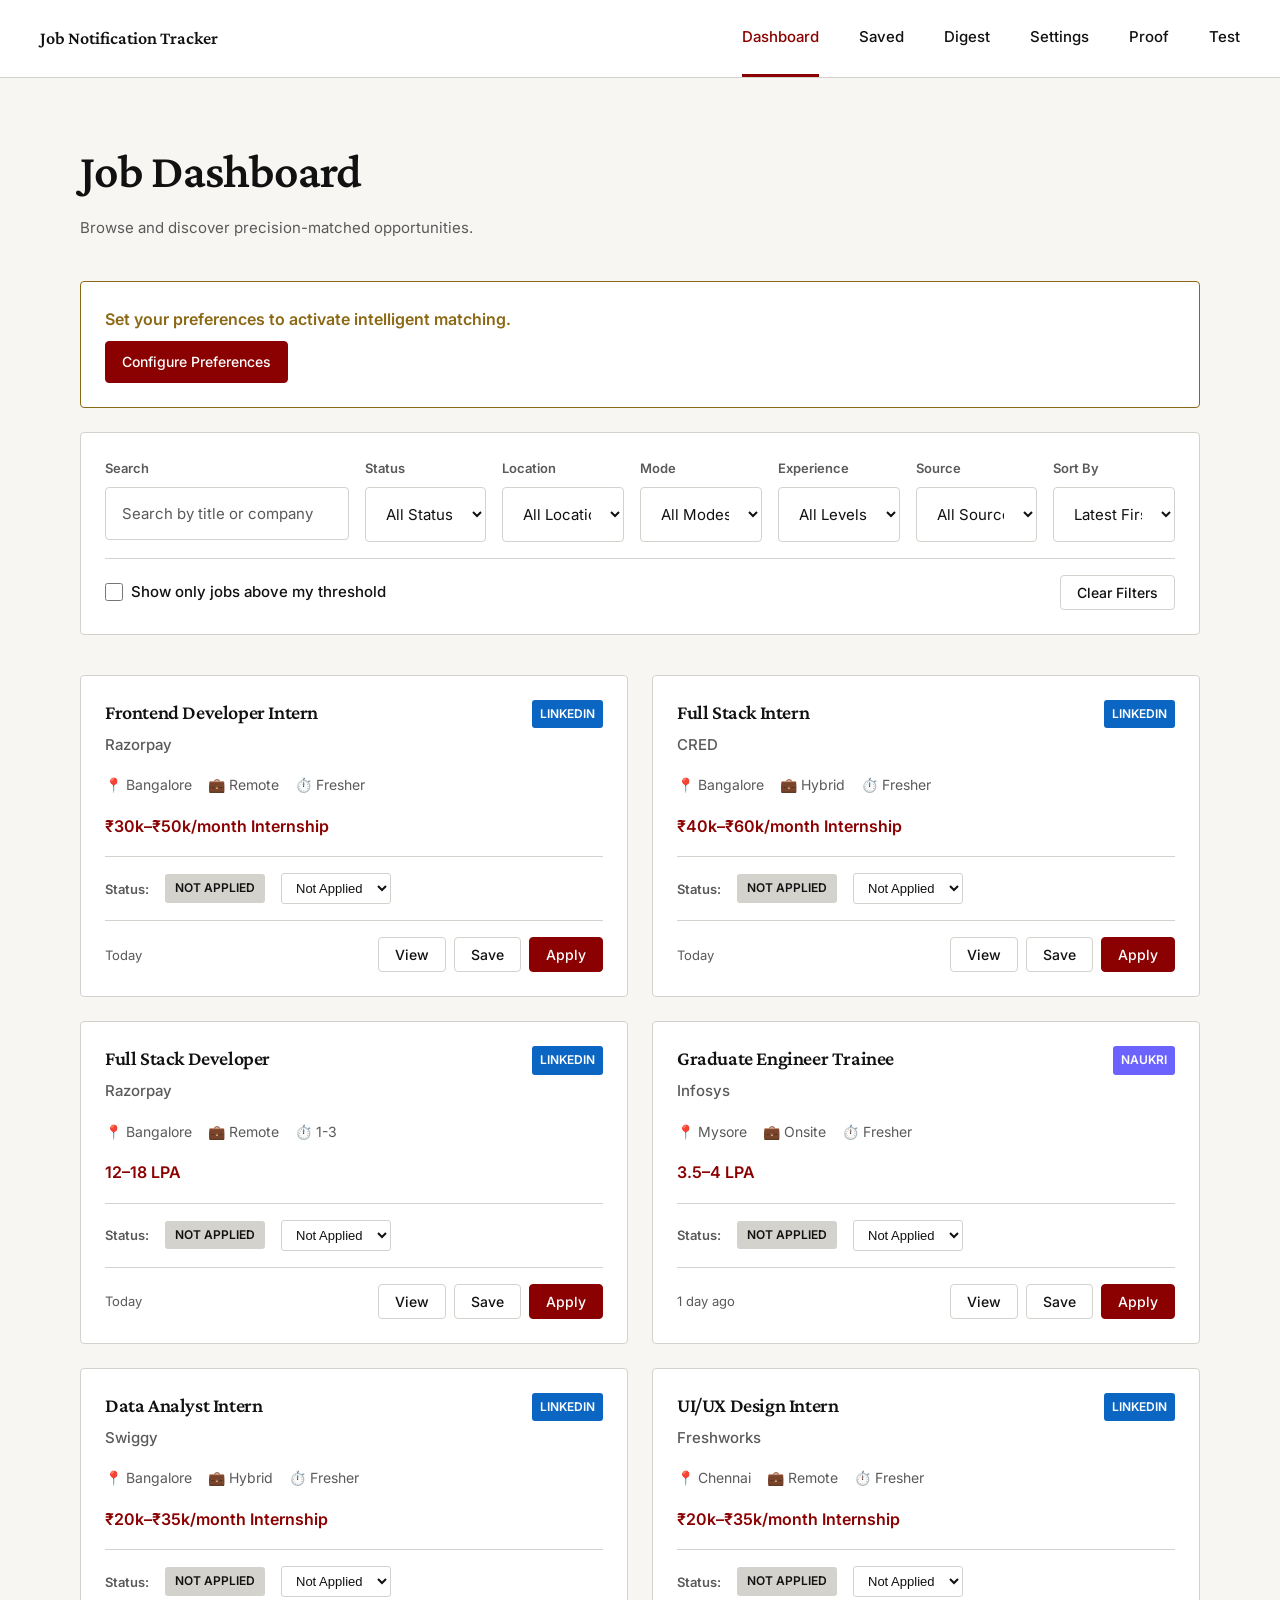
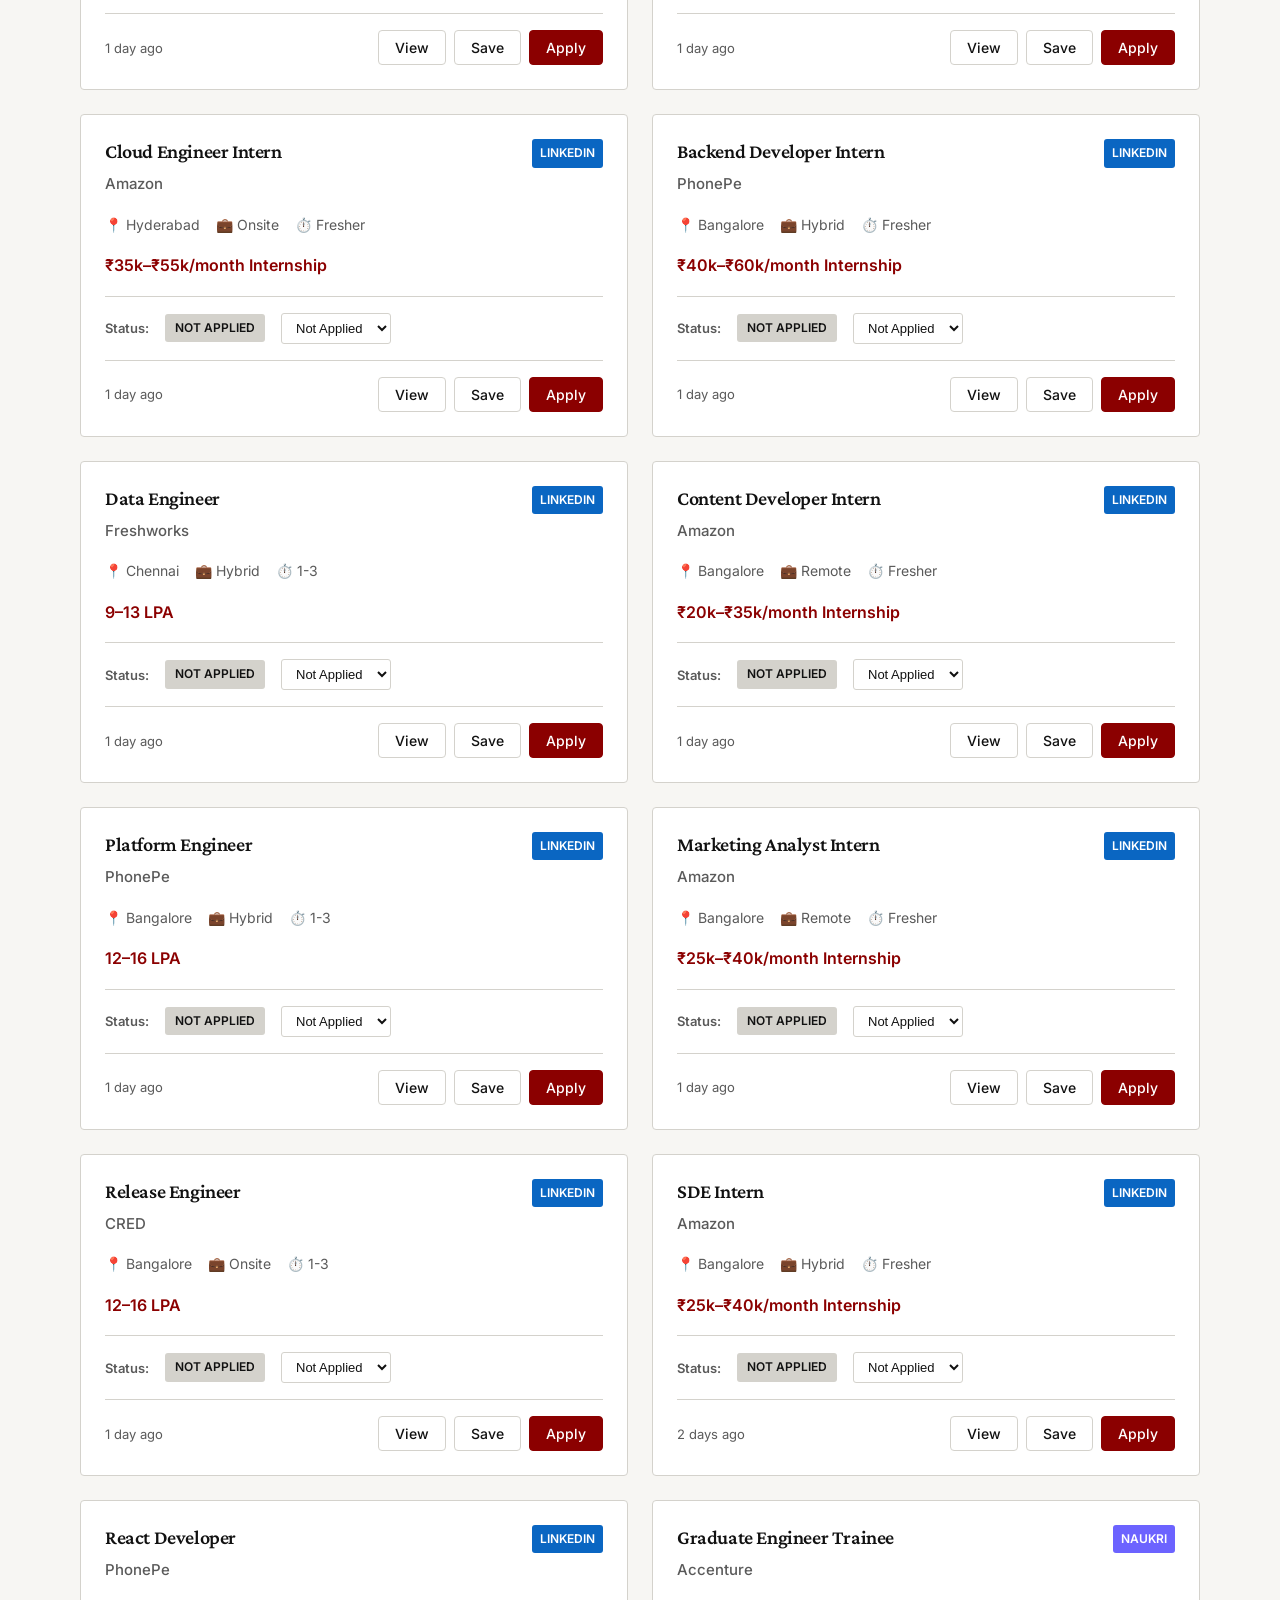
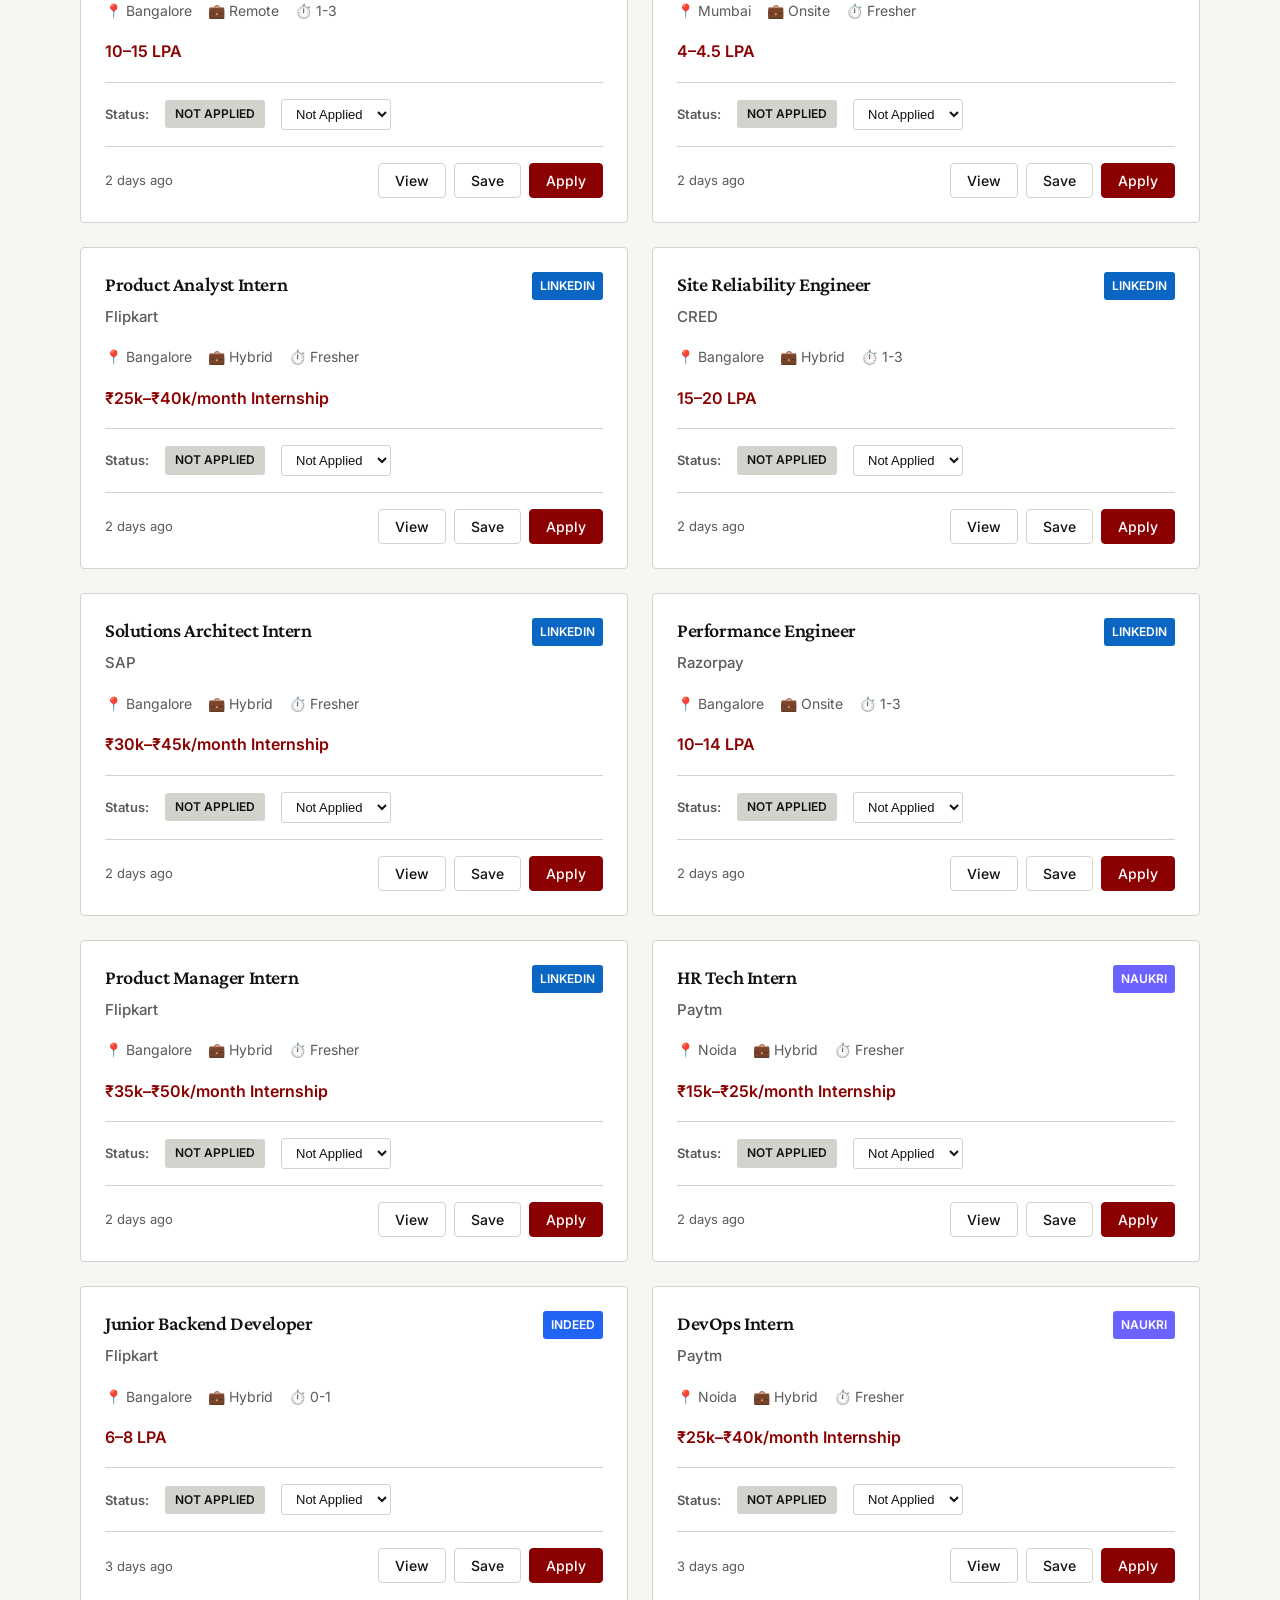
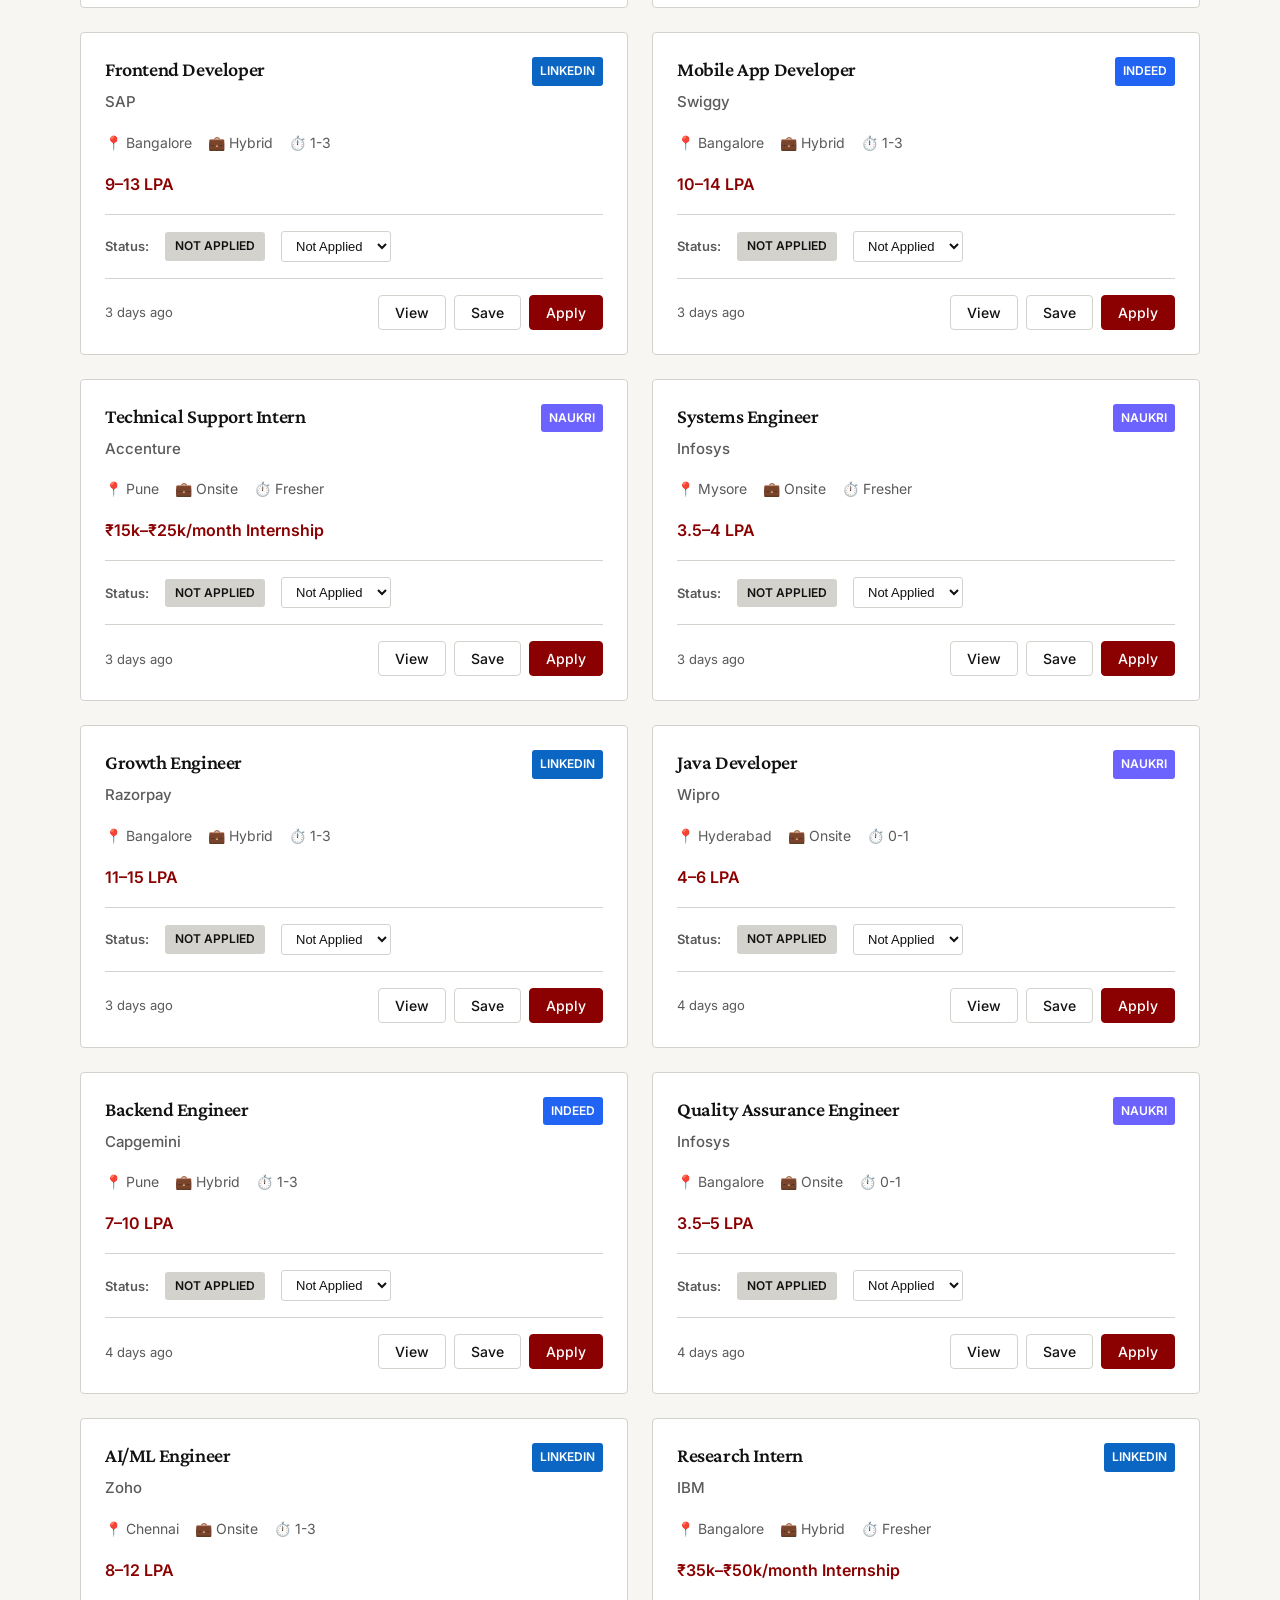
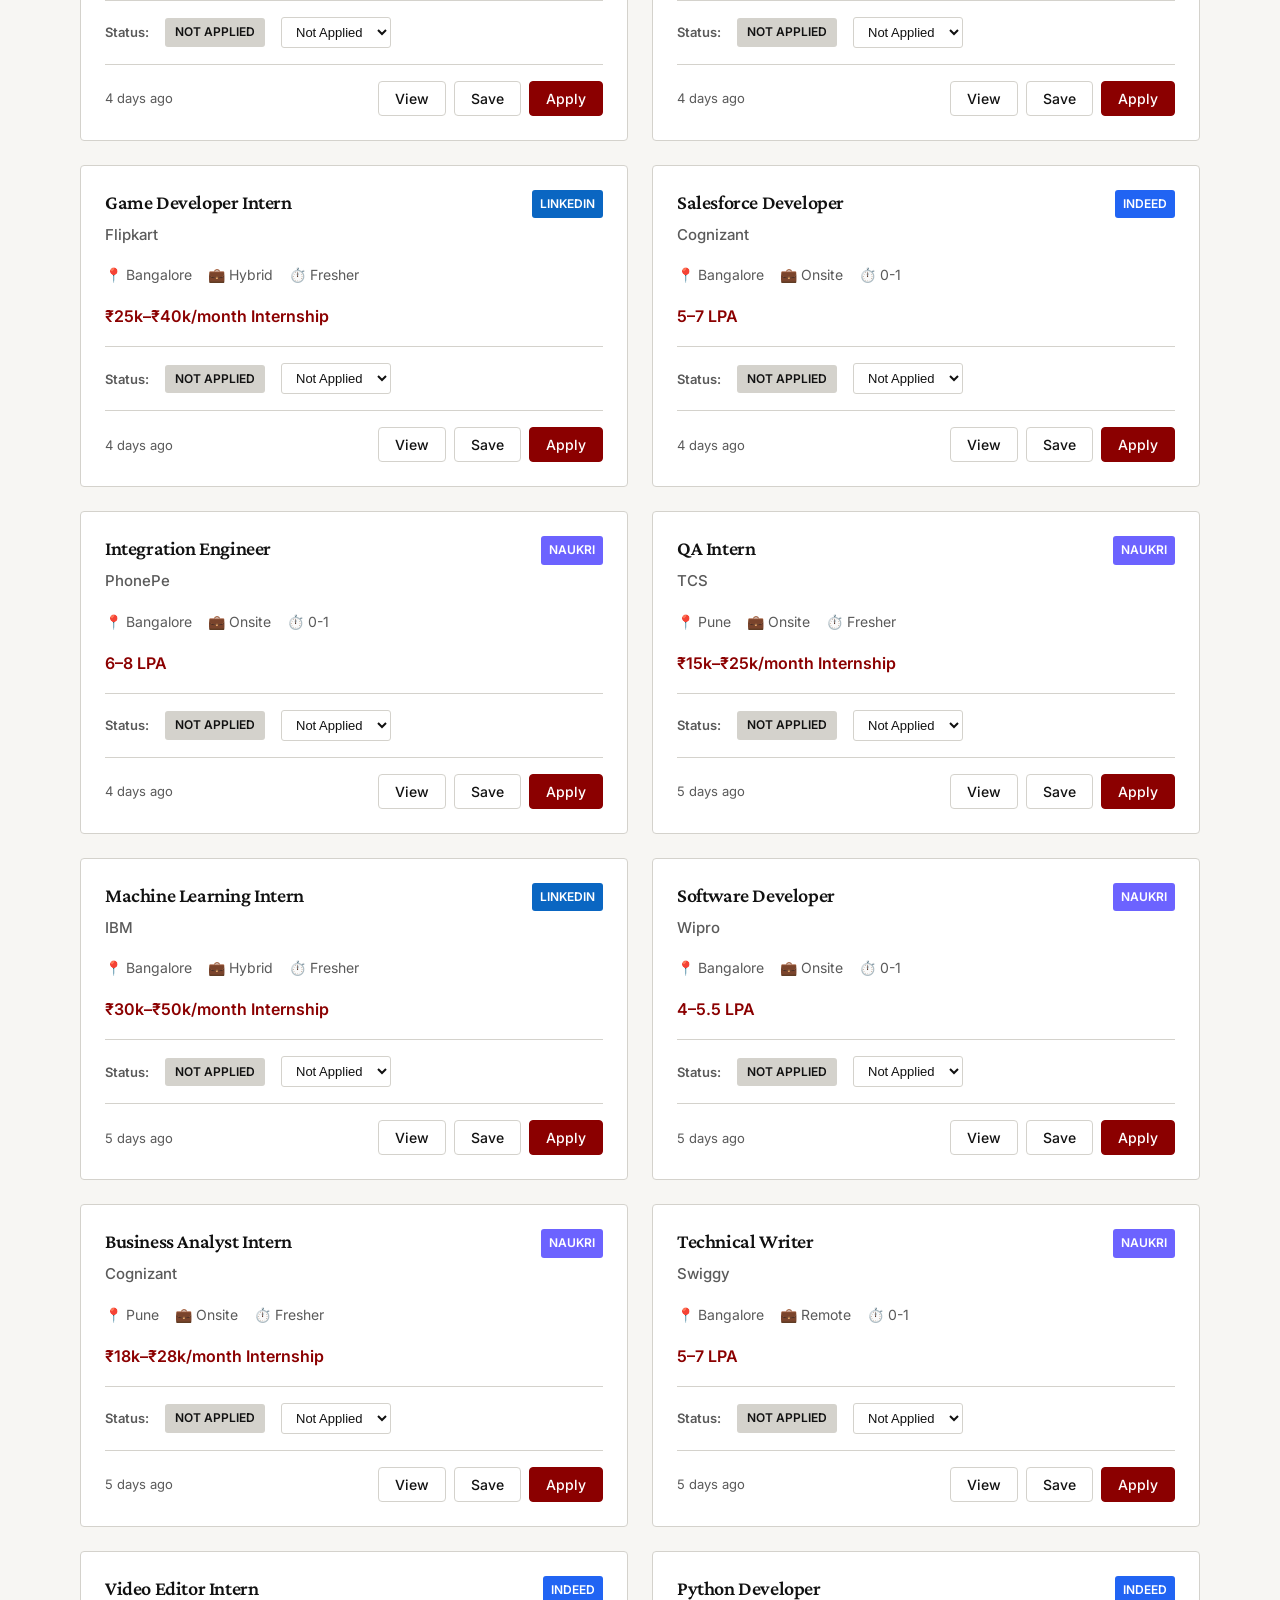
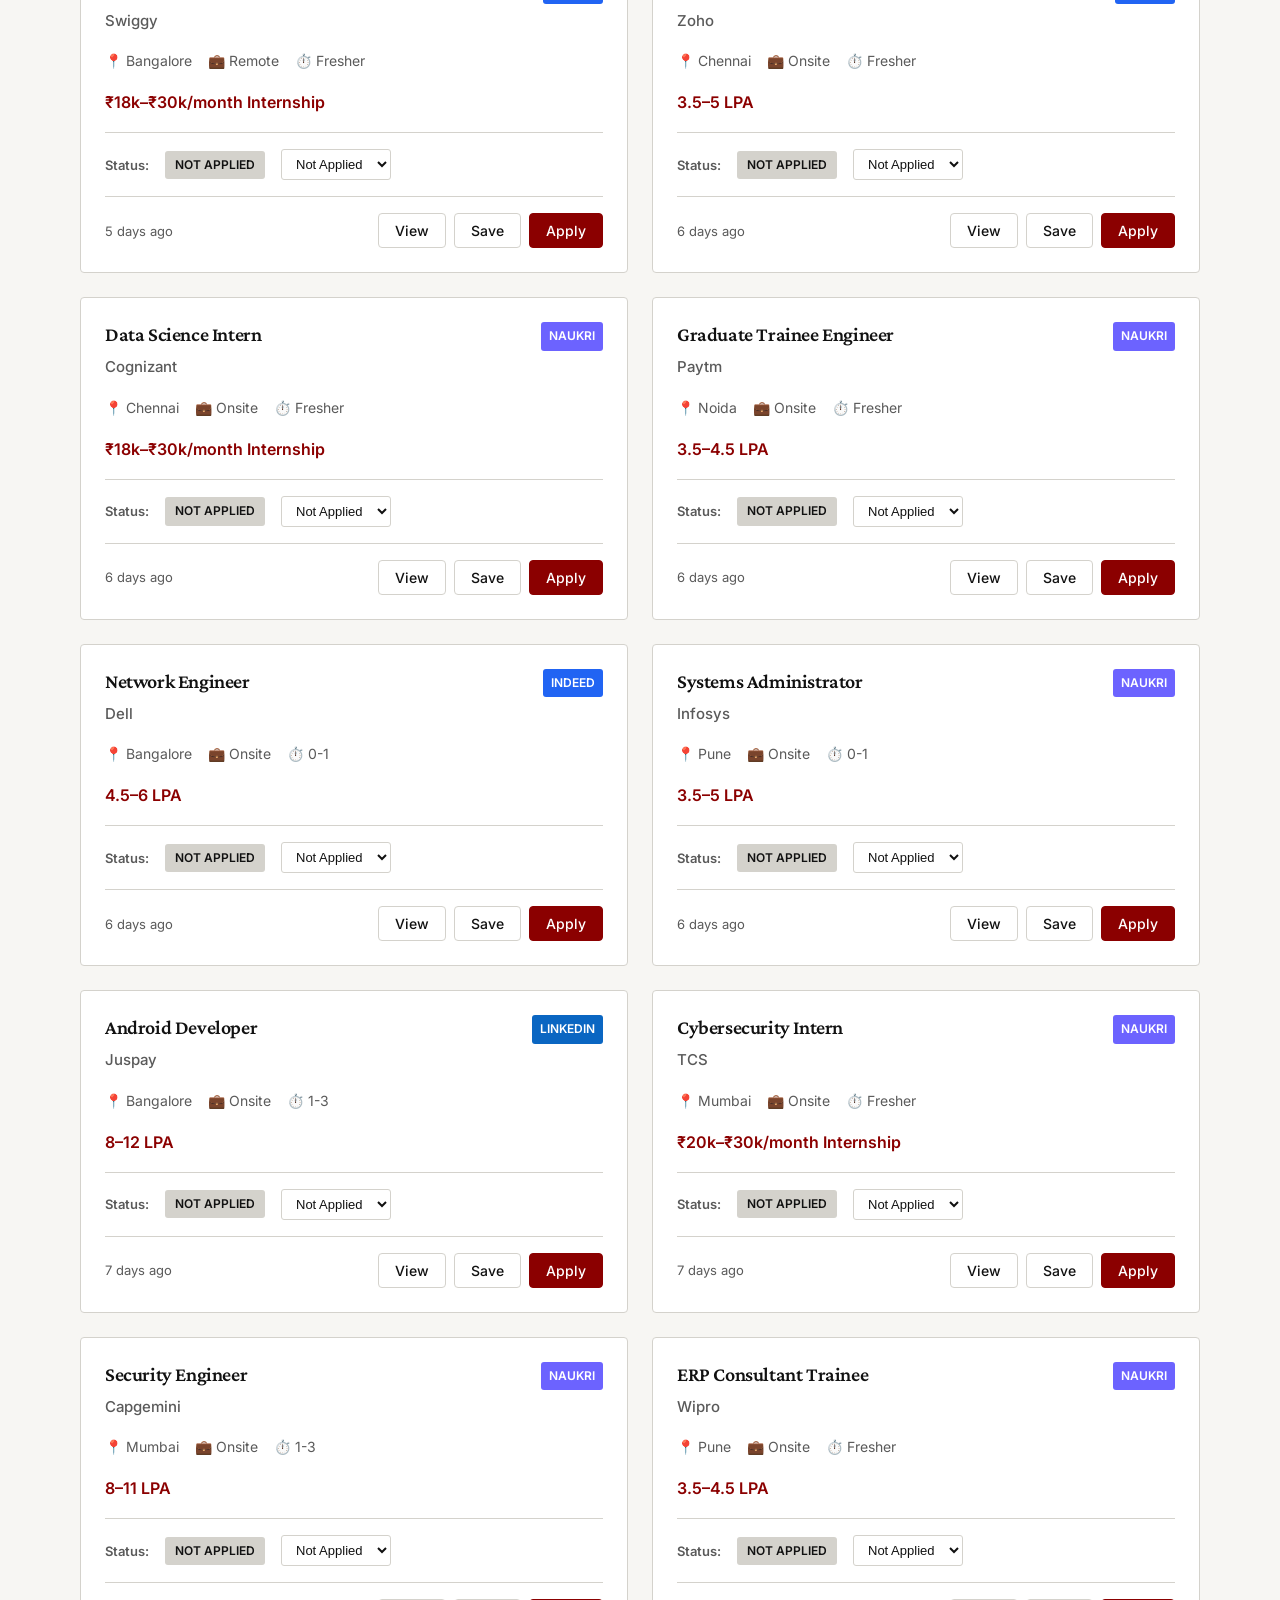
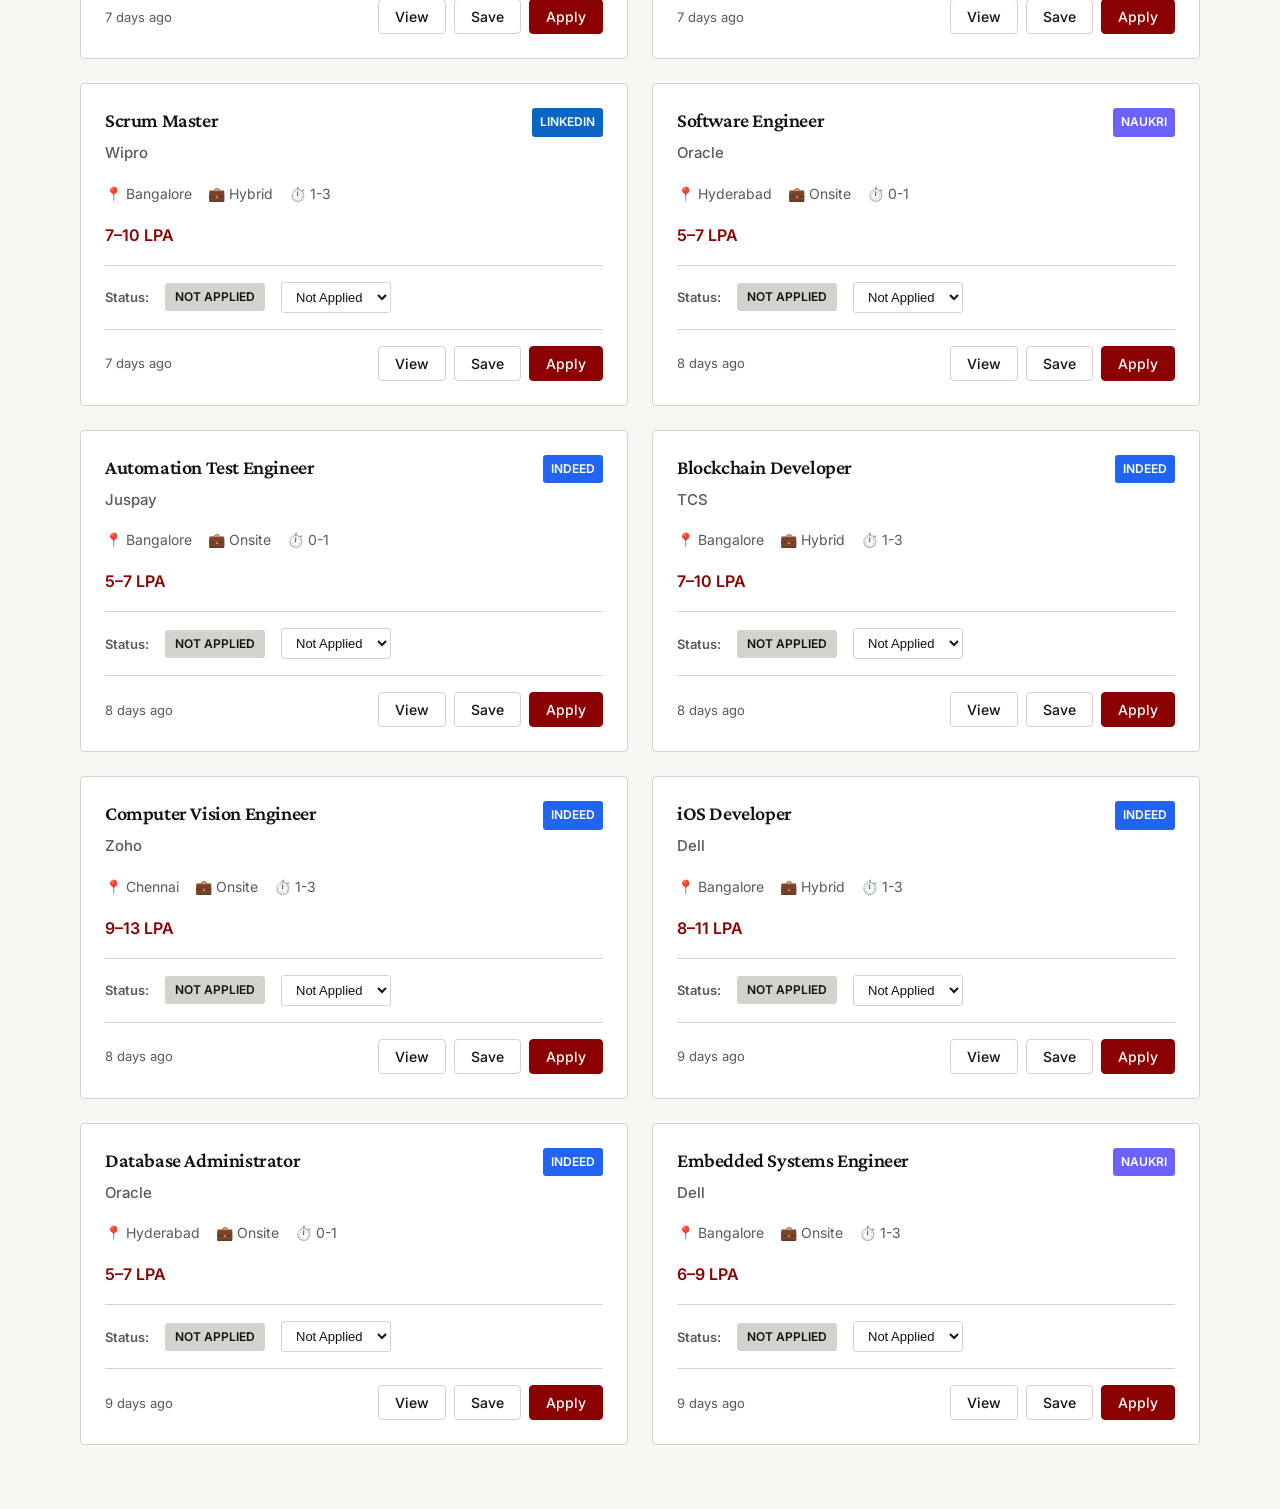
==== commit b95a61a1: "8" ====
--- a/dashboard.html
+++ b/dashboard.html
@@ -22,6 +22,7 @@
           <a href="digest.html" class="main-nav__link">Digest</a>
           <a href="settings.html" class="main-nav__link">Settings</a>
           <a href="proof.html" class="main-nav__link">Proof</a>
+          <a href="jt/07-test.html" class="main-nav__link">Test</a>
         </div>
         <button class="main-nav__hamburger" aria-label="Toggle menu">
           <span></span>
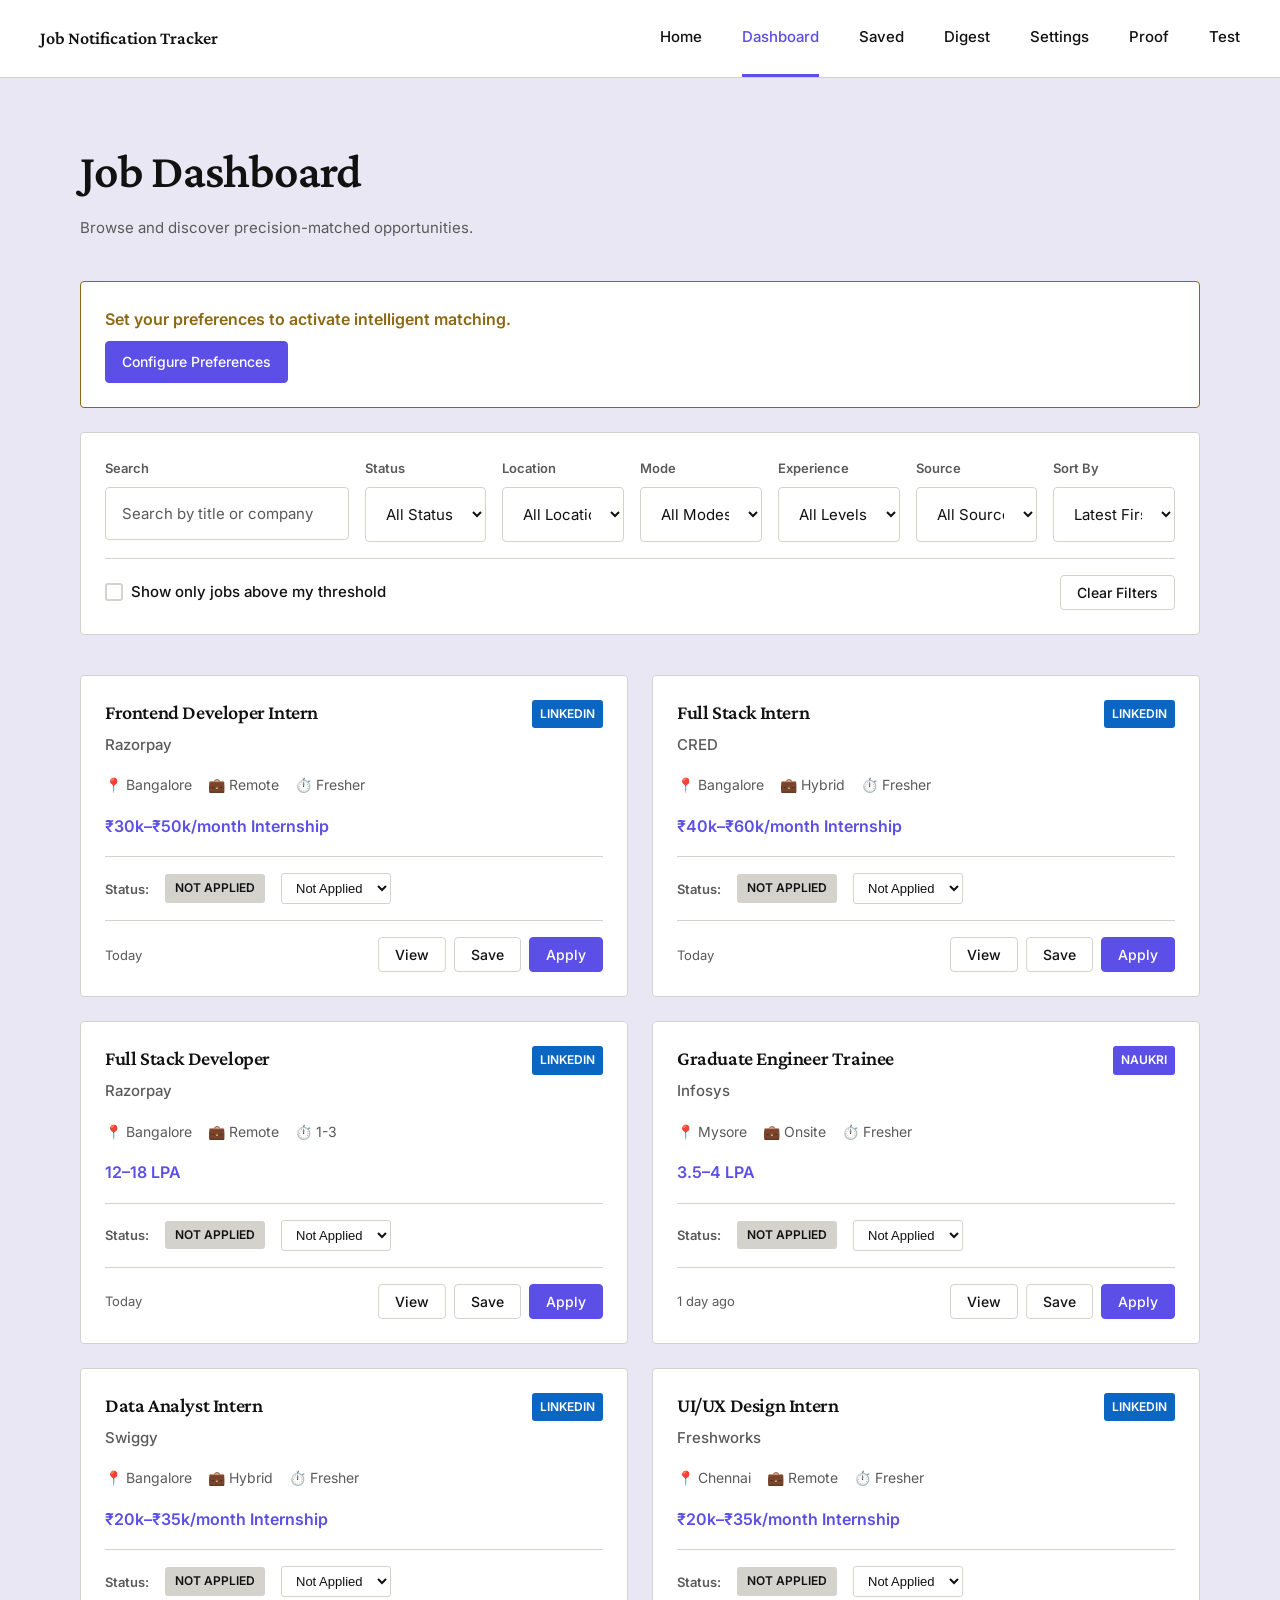
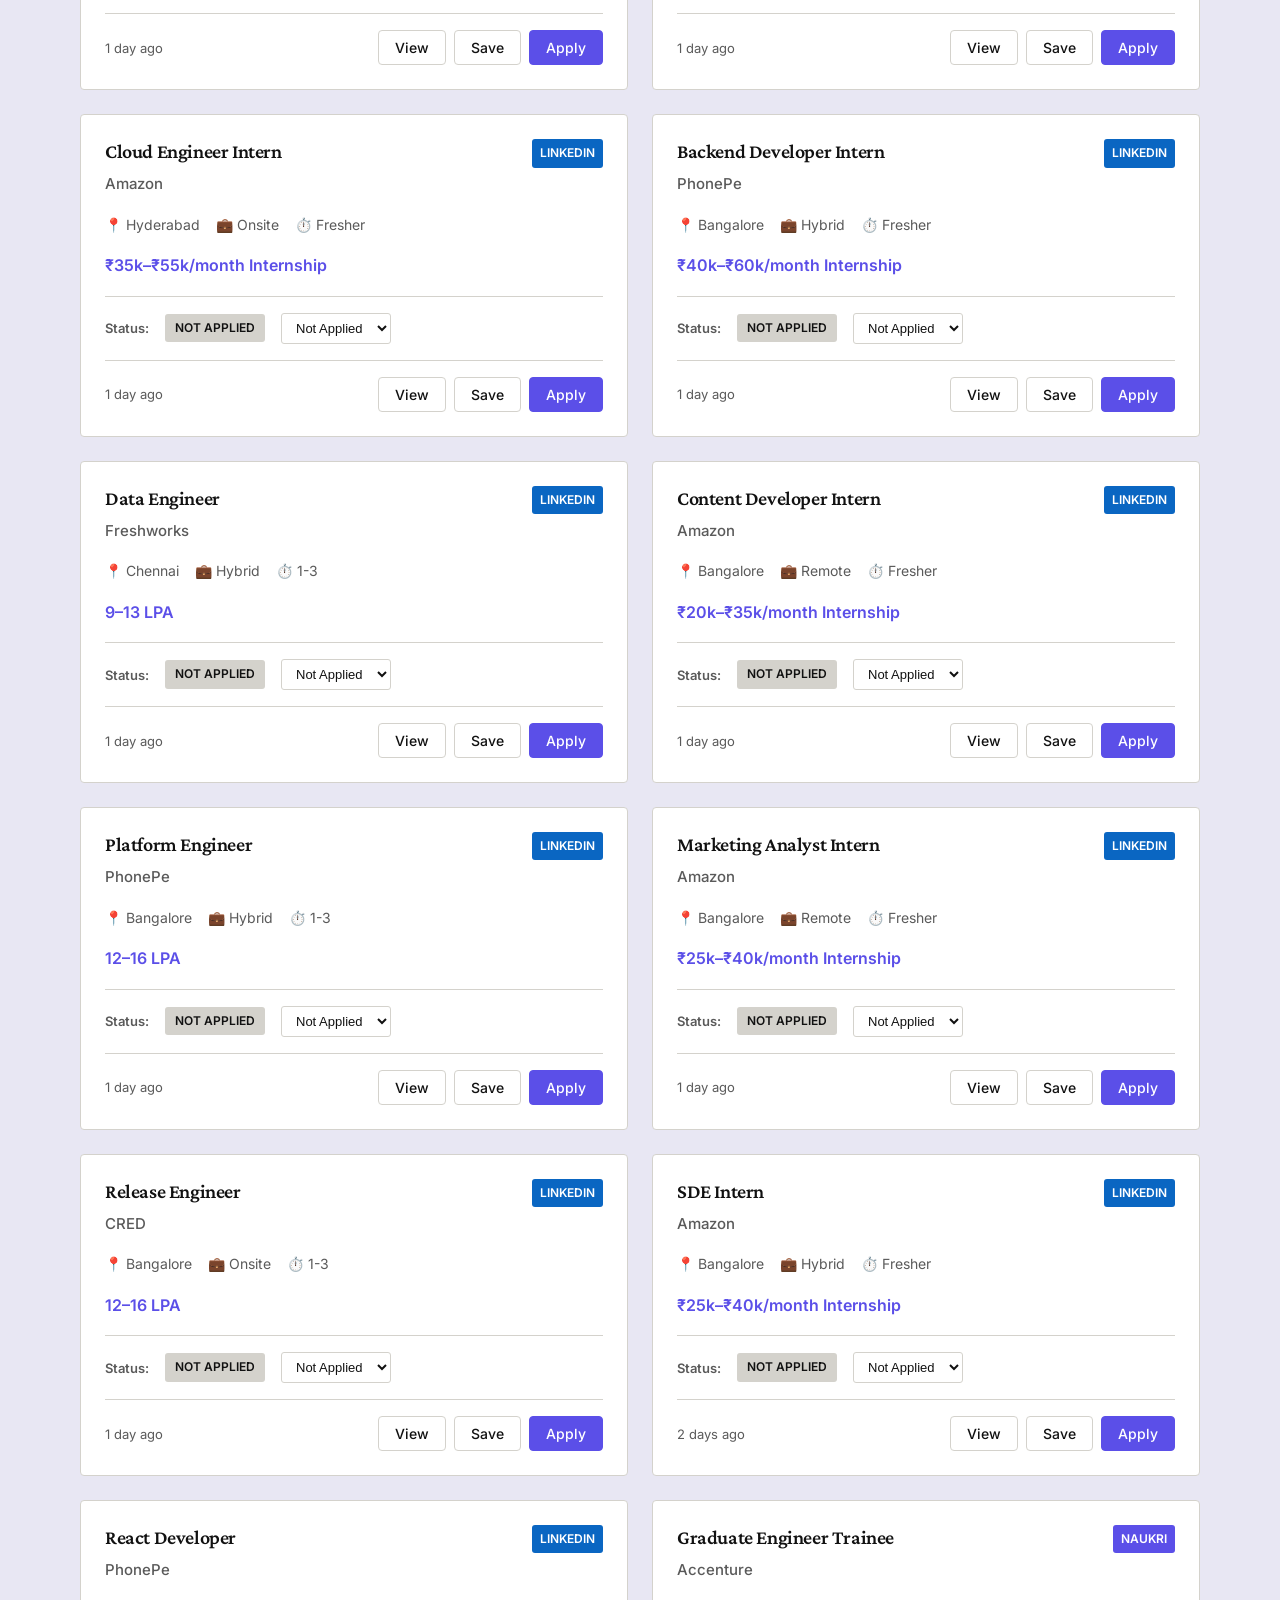
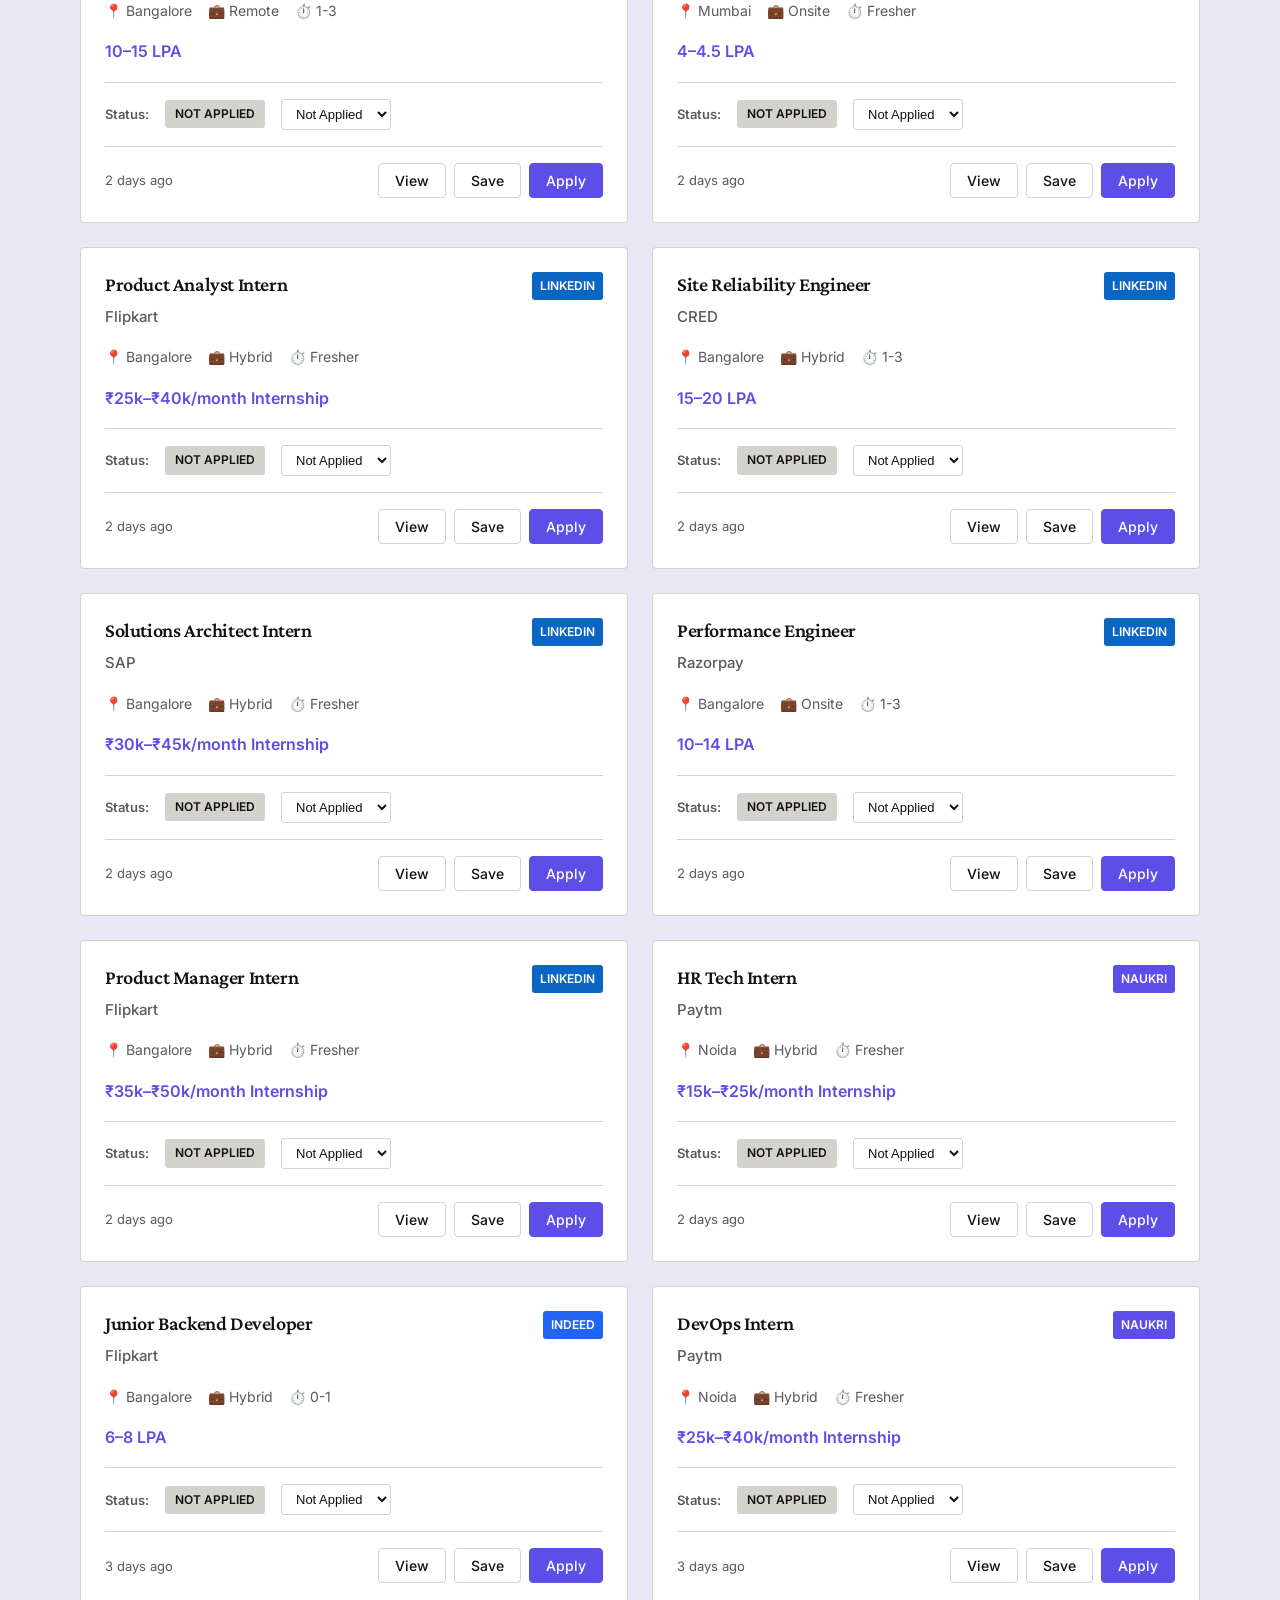
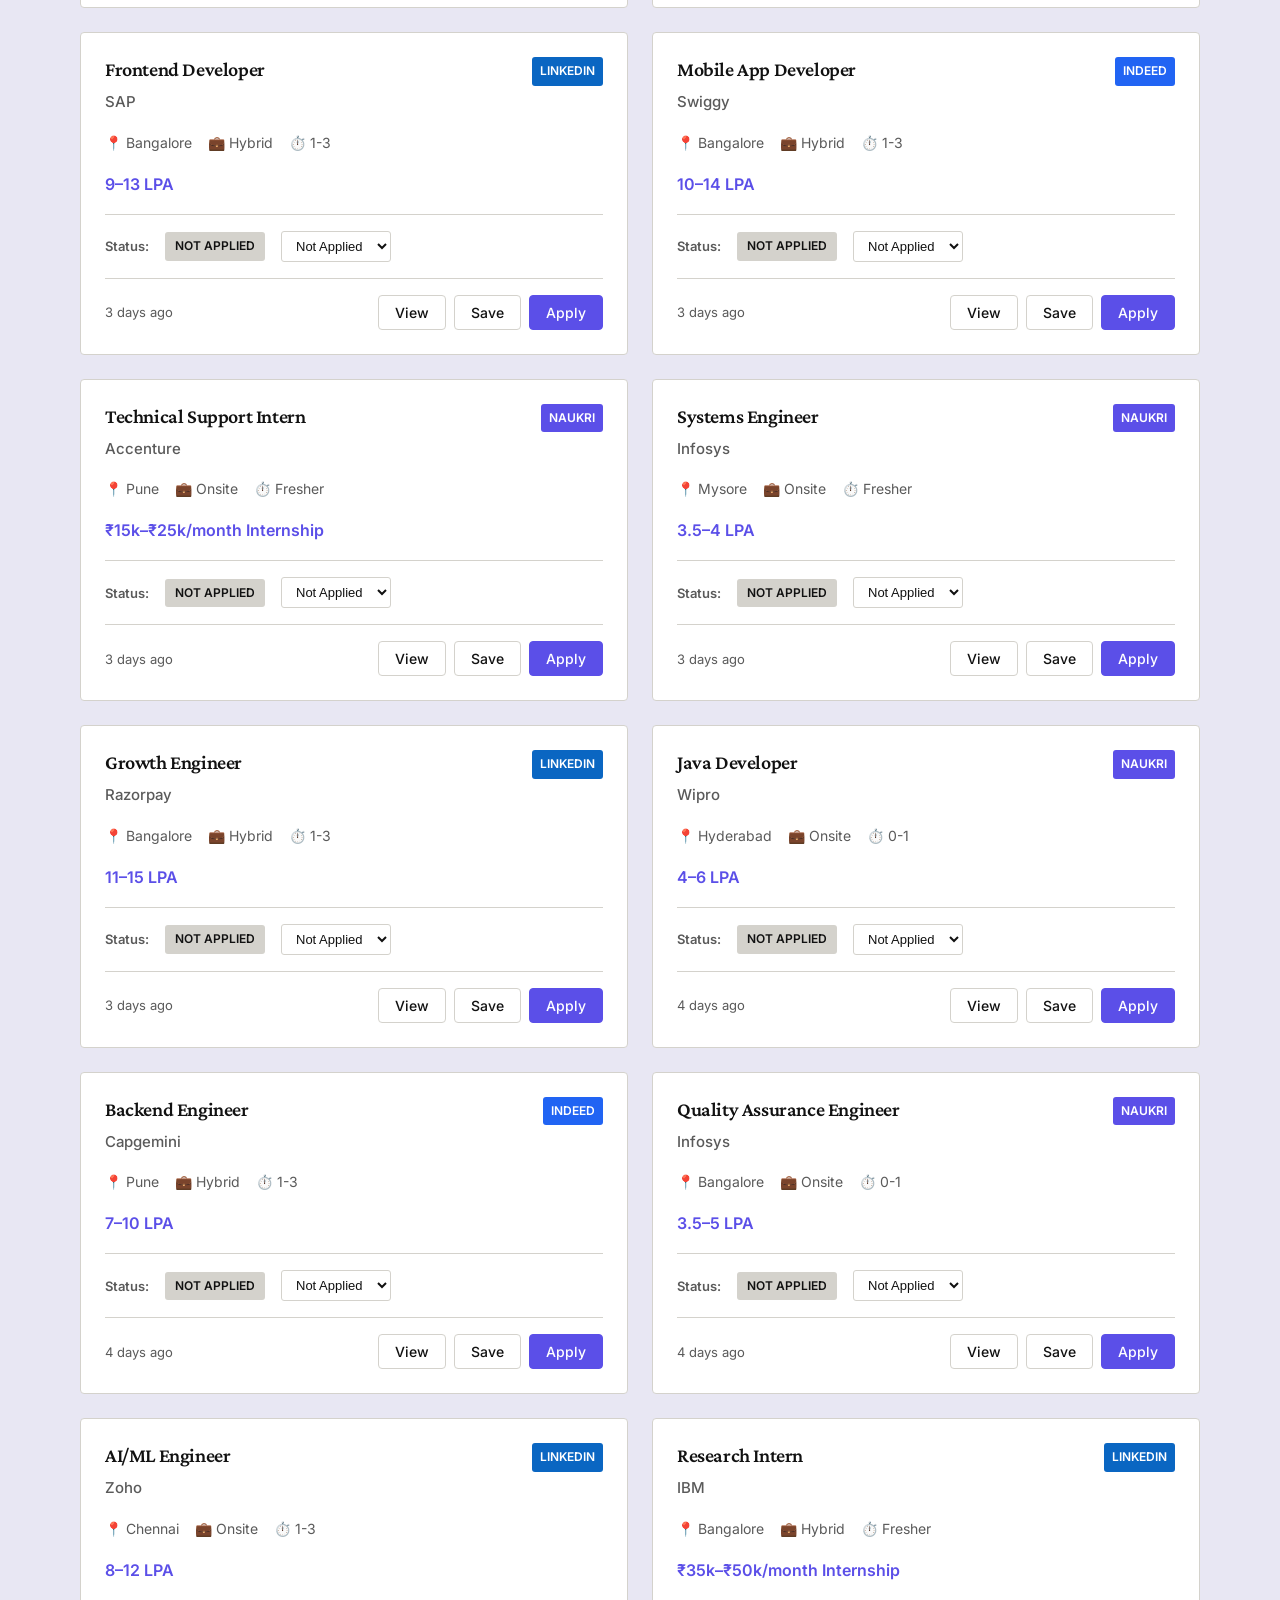
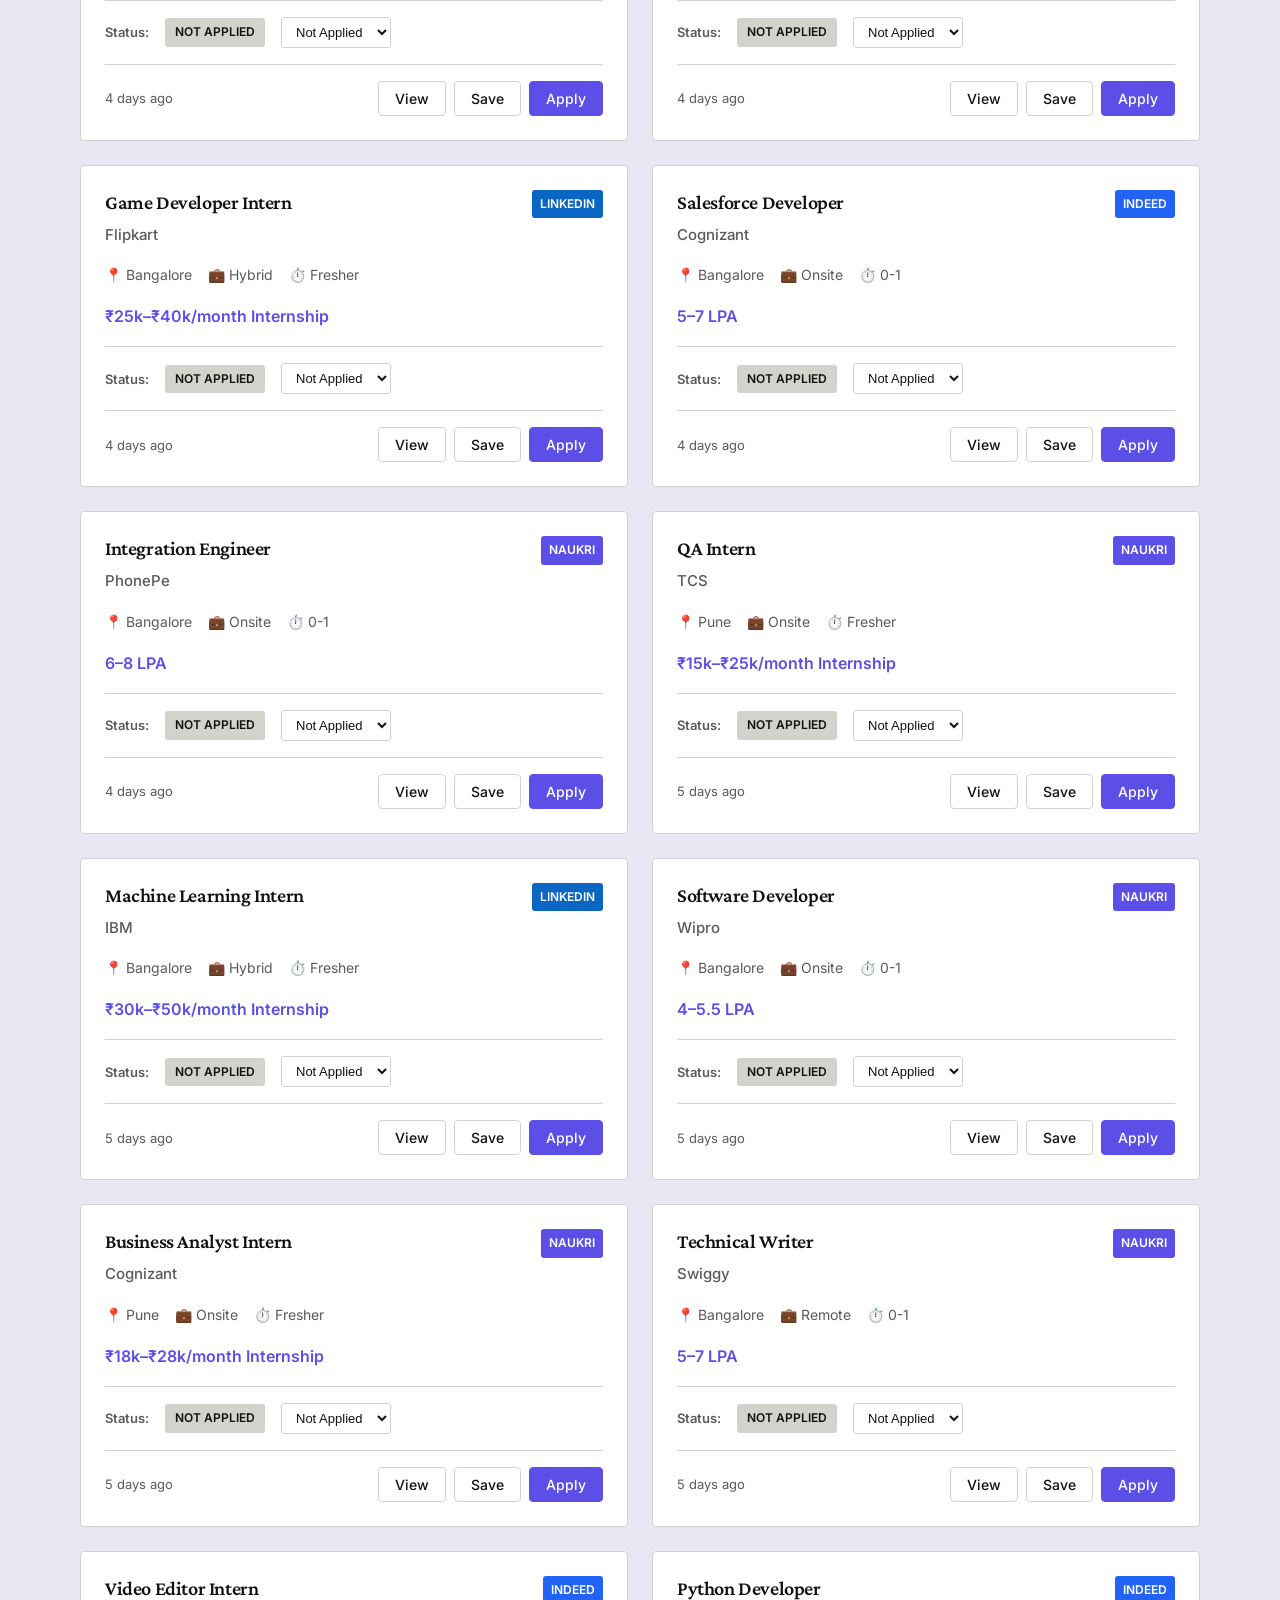
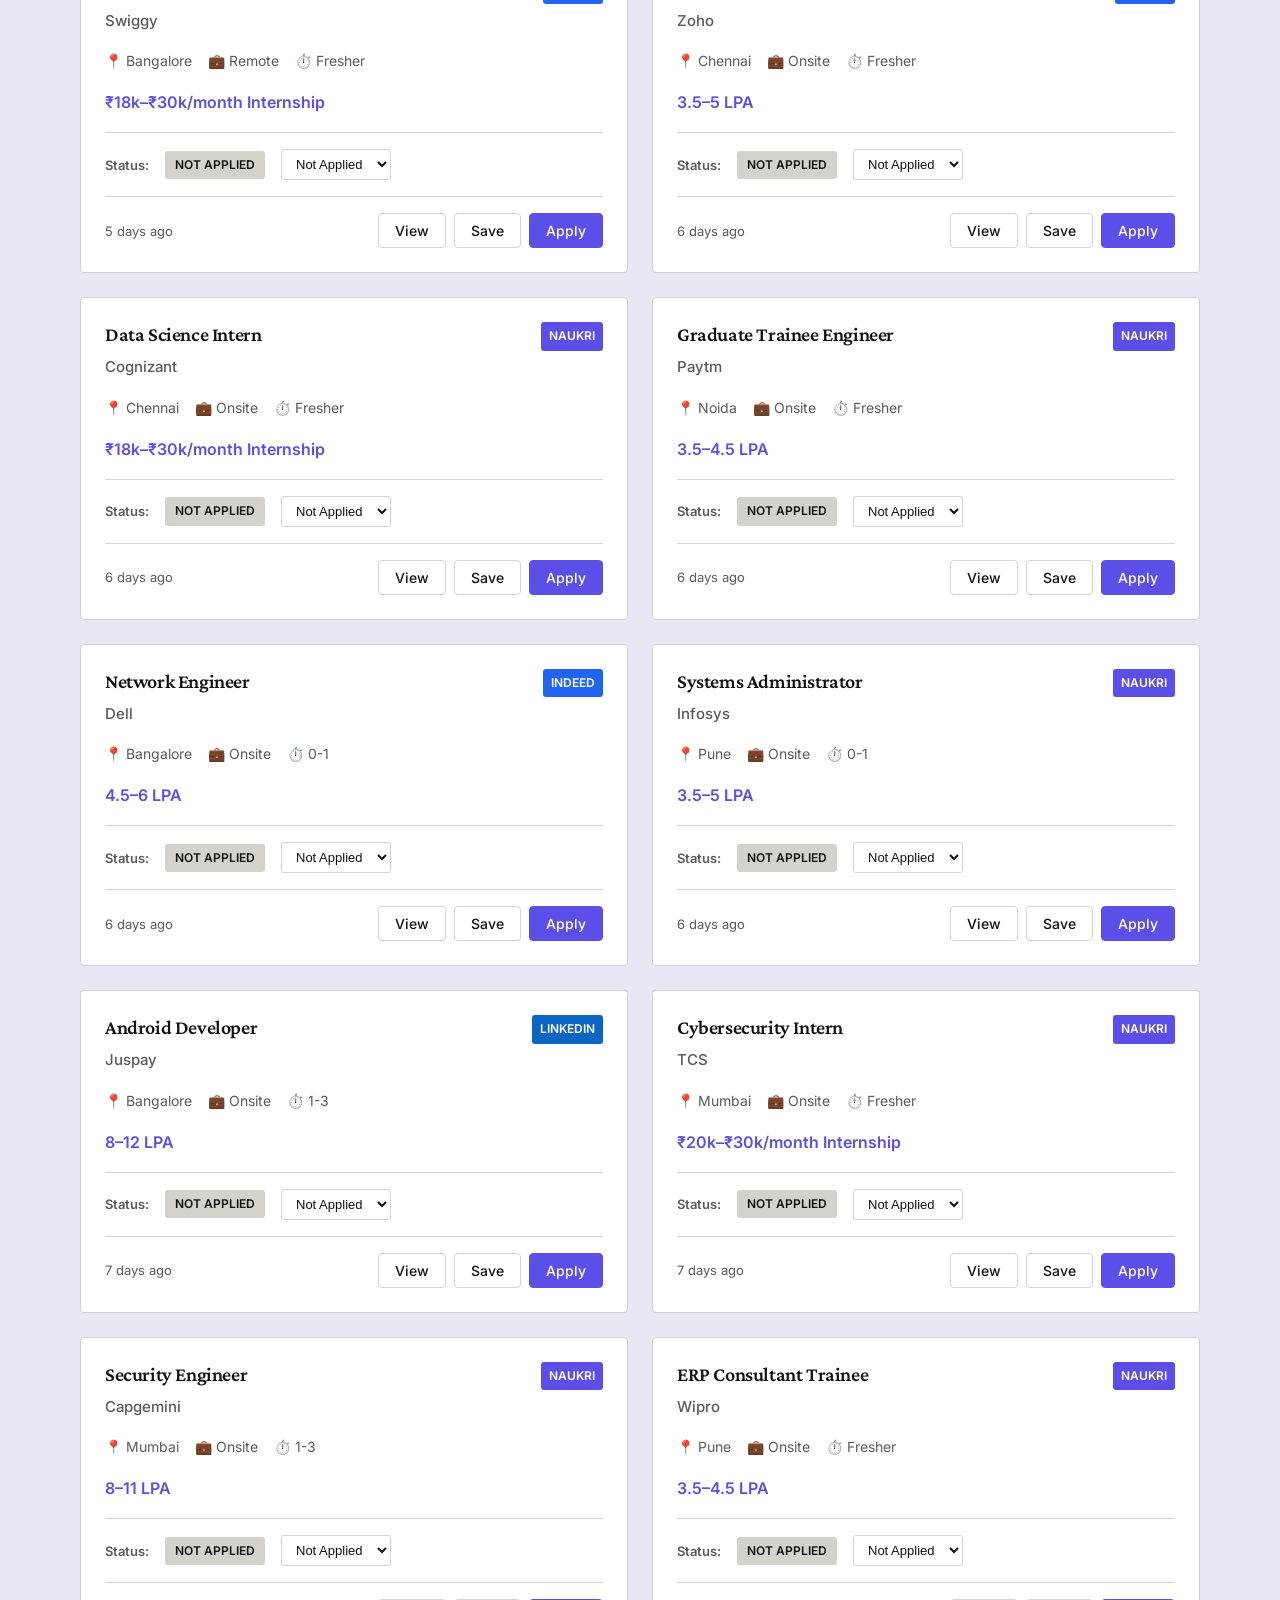
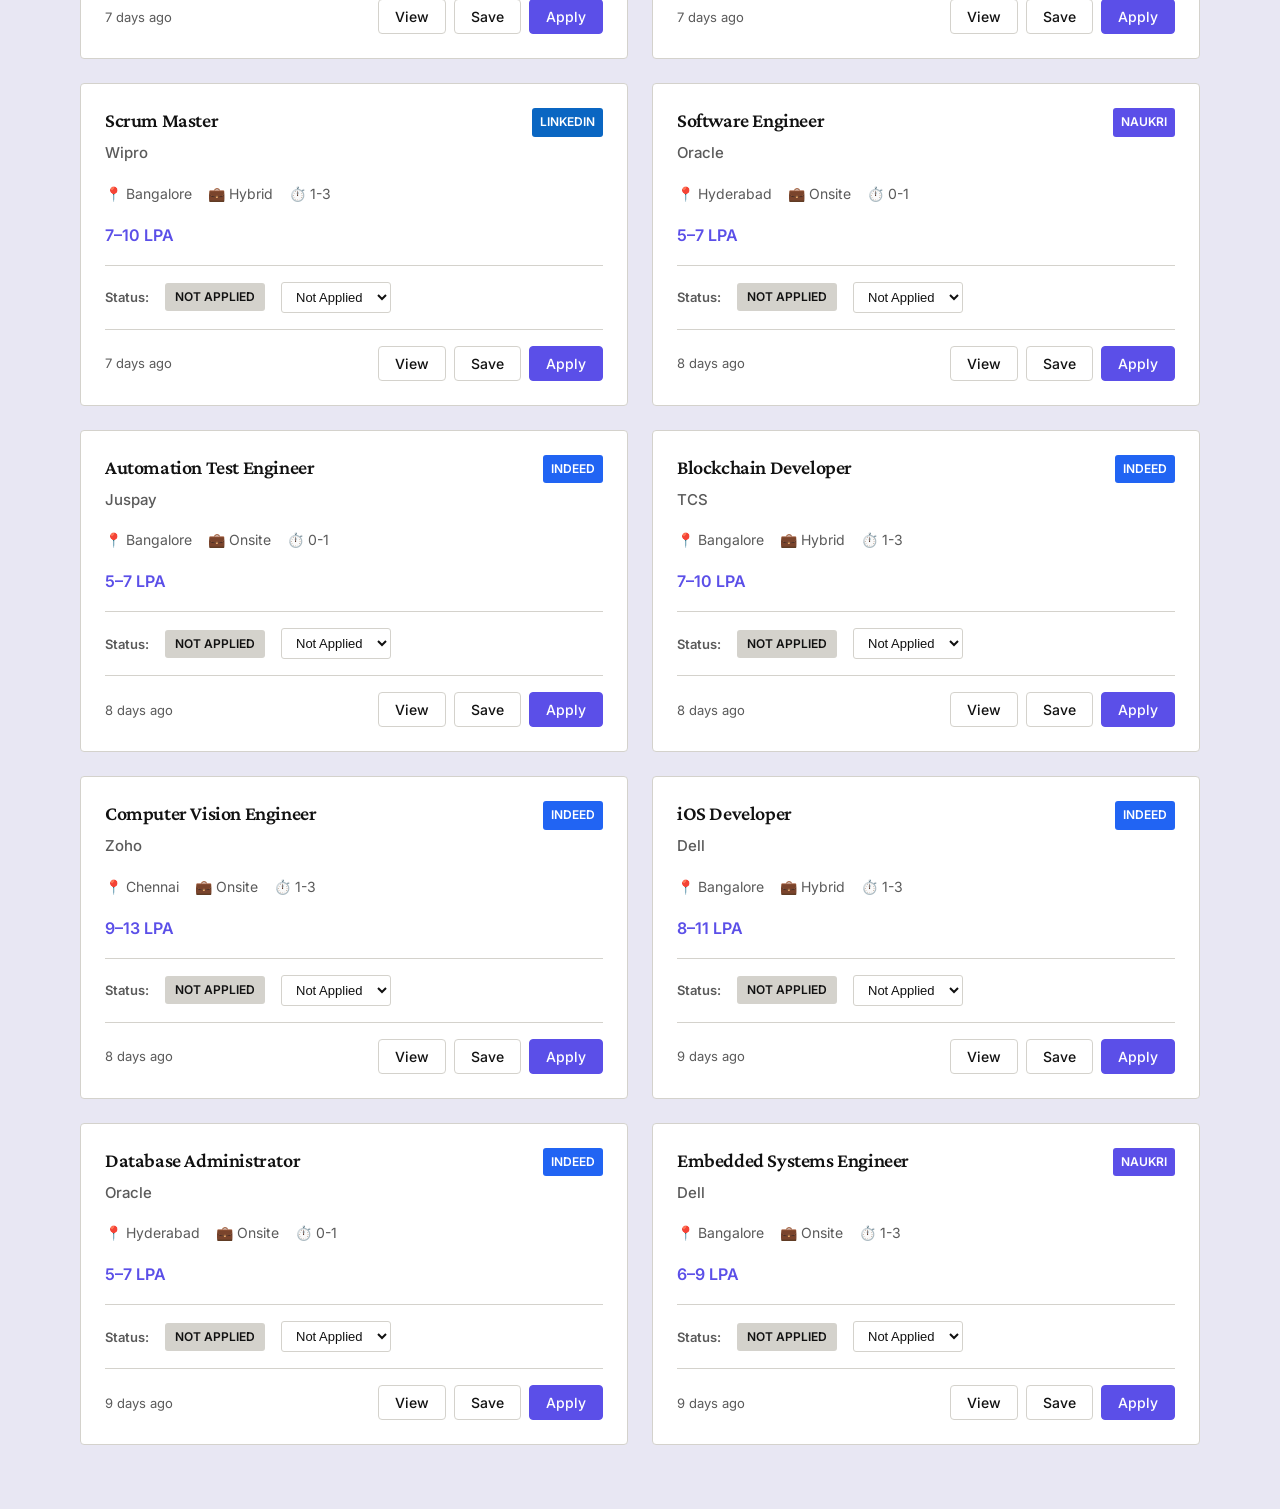
==== commit 2a33185e: "eight" ====
--- a/dashboard.html
+++ b/dashboard.html
@@ -17,6 +17,7 @@
       <div class="main-nav__container">
         <div class="main-nav__brand">Job Notification Tracker</div>
         <div class="main-nav__links">
+          <a href="index.html" class="main-nav__link">Home</a>
           <a href="dashboard.html" class="main-nav__link main-nav__link--active">Dashboard</a>
           <a href="saved.html" class="main-nav__link">Saved</a>
           <a href="digest.html" class="main-nav__link">Digest</a>
--- a/design-system.css
+++ b/design-system.css
@@ -8,9 +8,9 @@
    ============================================ */
 :root {
   /* Core Colors */
-  --color-background: #F7F6F3;
+  --color-background: #E8E7F3;
   --color-text-primary: #111111;
-  --color-accent: #8B0000;
+  --color-accent: #5B4FE8;
   --color-success: #2D5016;
   --color-warning: #8B6914;
   
@@ -230,12 +230,12 @@
 }
 
 .proof-checklist__checkbox:hover {
-  border-color: var(--color-accent);
+  border-color: #5B4FE8;
 }
 
 .proof-checklist__checkbox--checked {
-  background-color: var(--color-accent);
-  border-color: var(--color-accent);
+  background-color: #5B4FE8;
+  border-color: #5B4FE8;
   position: relative;
 }
 
@@ -295,8 +295,8 @@
 }
 
 .btn--primary:hover {
-  background-color: #6D0000;
-  border-color: #6D0000;
+  background-color: #4A3FD8;
+  border-color: #4A3FD8;
 }
 
 .btn--secondary {
--- a/jobs.css
+++ b/jobs.css
@@ -83,7 +83,7 @@
 }
 
 .job-card__source--naukri {
-  background-color: #6C63FF;
+  background-color: #5B4FE8;
   color: white;
 }
 
@@ -340,6 +340,31 @@
   width: 18px;
   height: 18px;
   cursor: pointer;
+  accent-color: #5B4FE8;
+  -webkit-appearance: none;
+  -moz-appearance: none;
+  appearance: none;
+  border: 2px solid #D4D2CC;
+  border-radius: 3px;
+  background-color: white;
+  position: relative;
+  transition: all 0.15s ease-in-out;
+}
+
+.checkbox-option input[type="checkbox"]:checked {
+  background-color: #5B4FE8;
+  border-color: #5B4FE8;
+}
+
+.checkbox-option input[type="checkbox"]:checked::after {
+  content: '✓';
+  position: absolute;
+  top: 50%;
+  left: 50%;
+  transform: translate(-50%, -50%);
+  color: white;
+  font-size: 12px;
+  font-weight: bold;
 }
 
 /* Slider */
@@ -401,12 +426,12 @@
 }
 
 .status-badge--applied {
-  background-color: #2164F3;
+  background-color: #5B4FE8;
   color: white;
 }
 
 .status-badge--rejected {
-  background-color: var(--color-accent);
+  background-color: #DC3545;
   color: white;
 }
 
